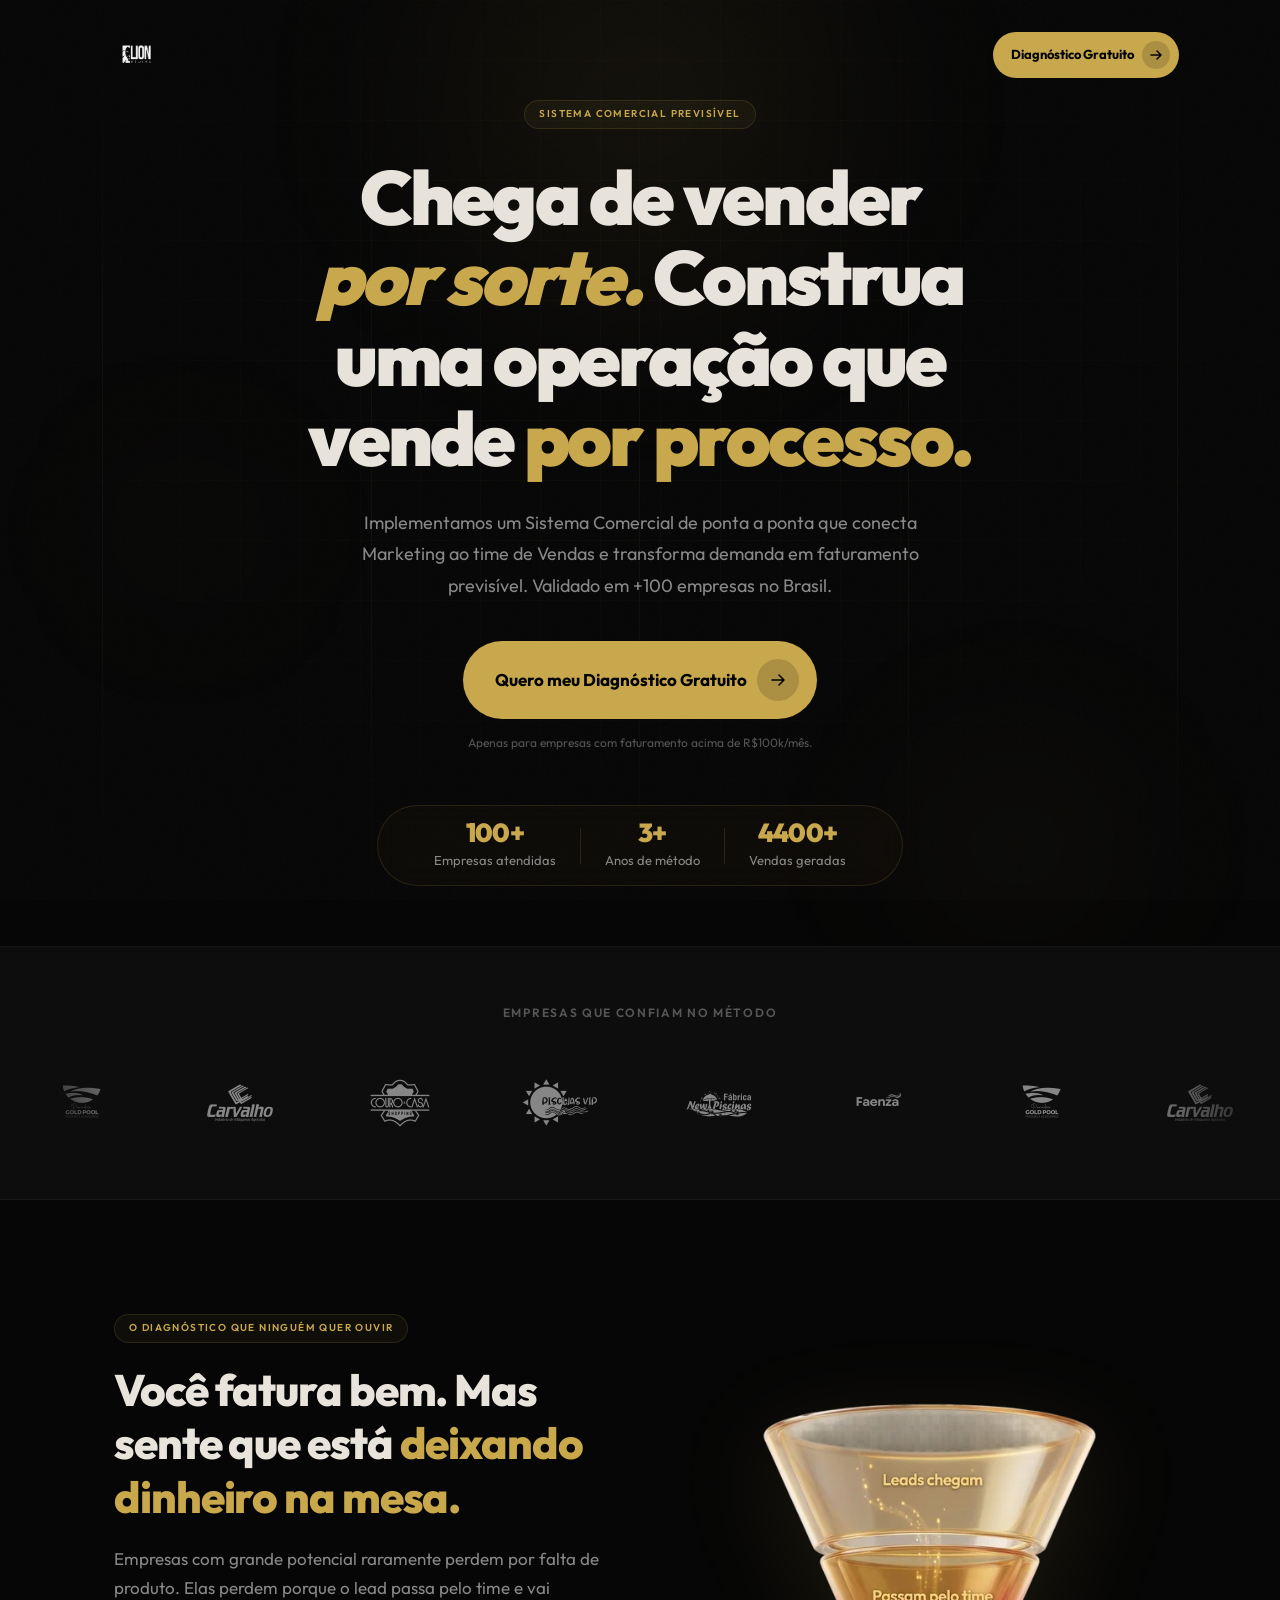
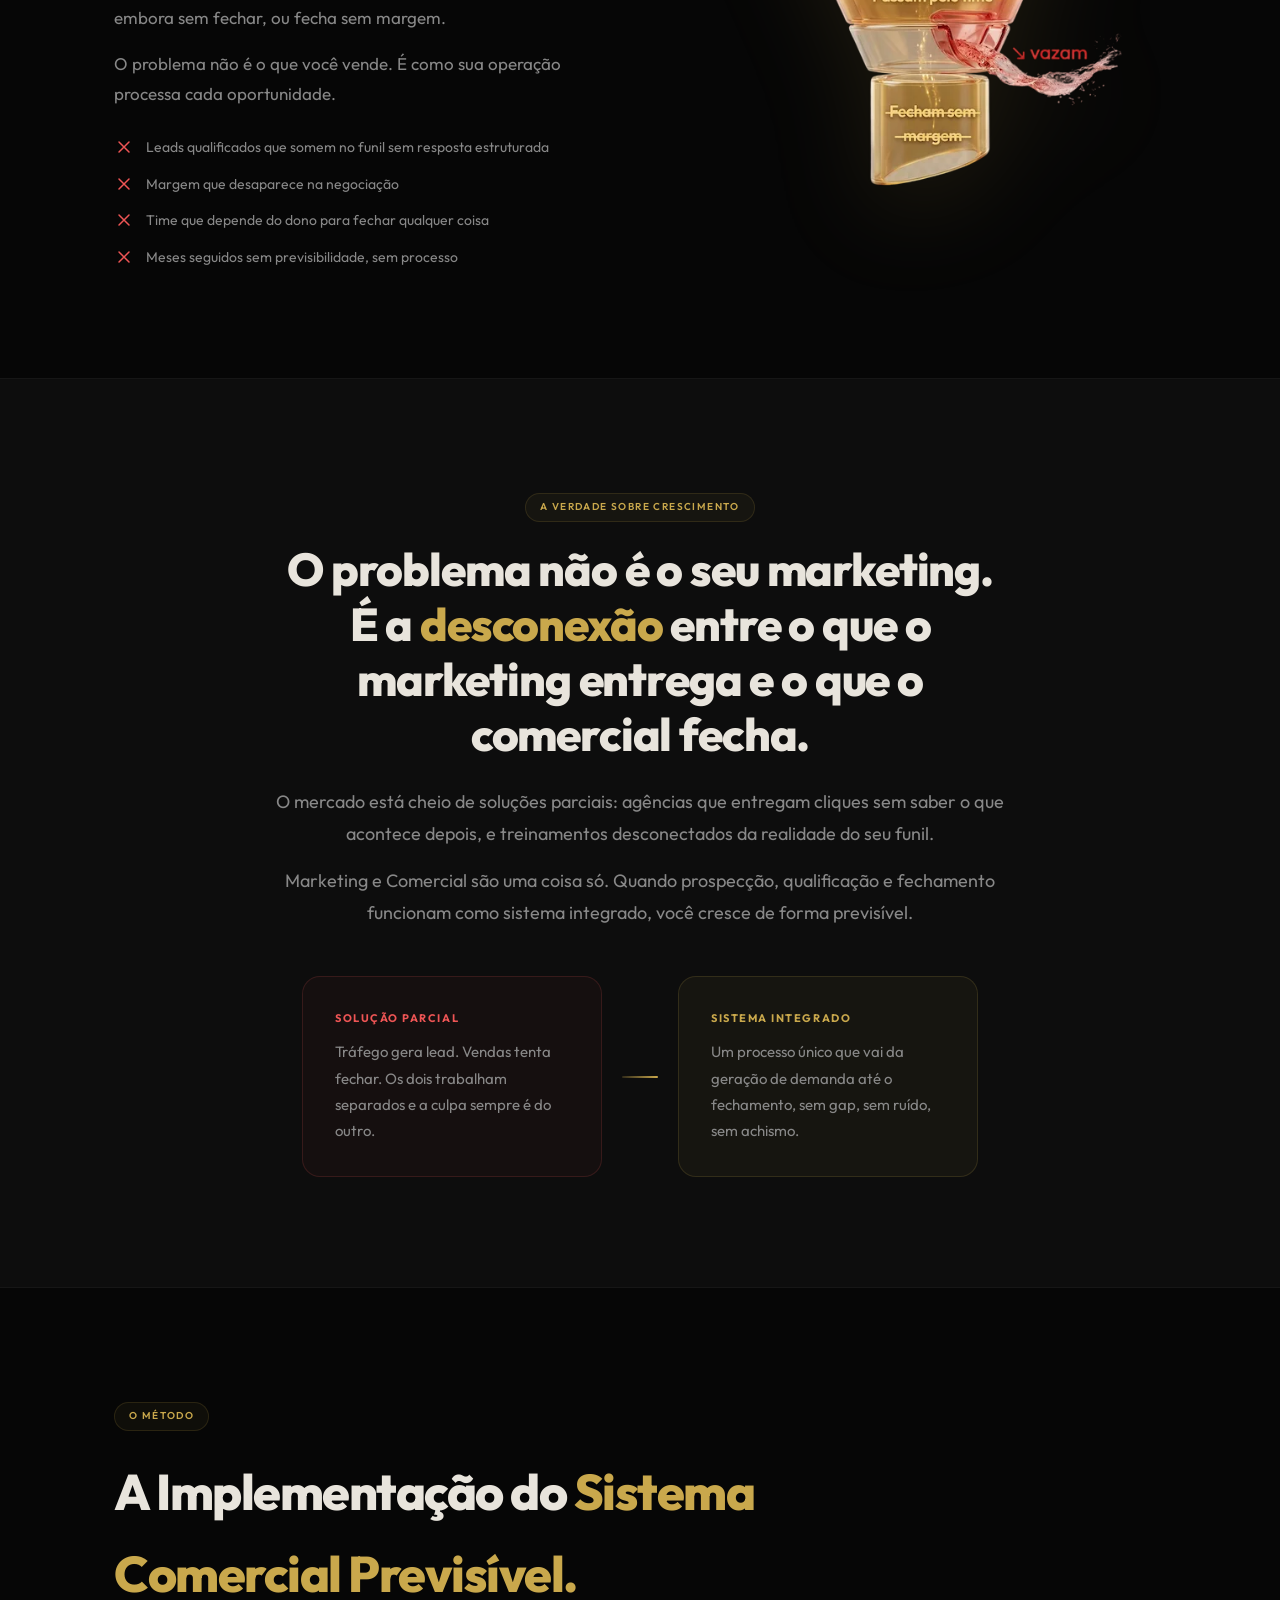
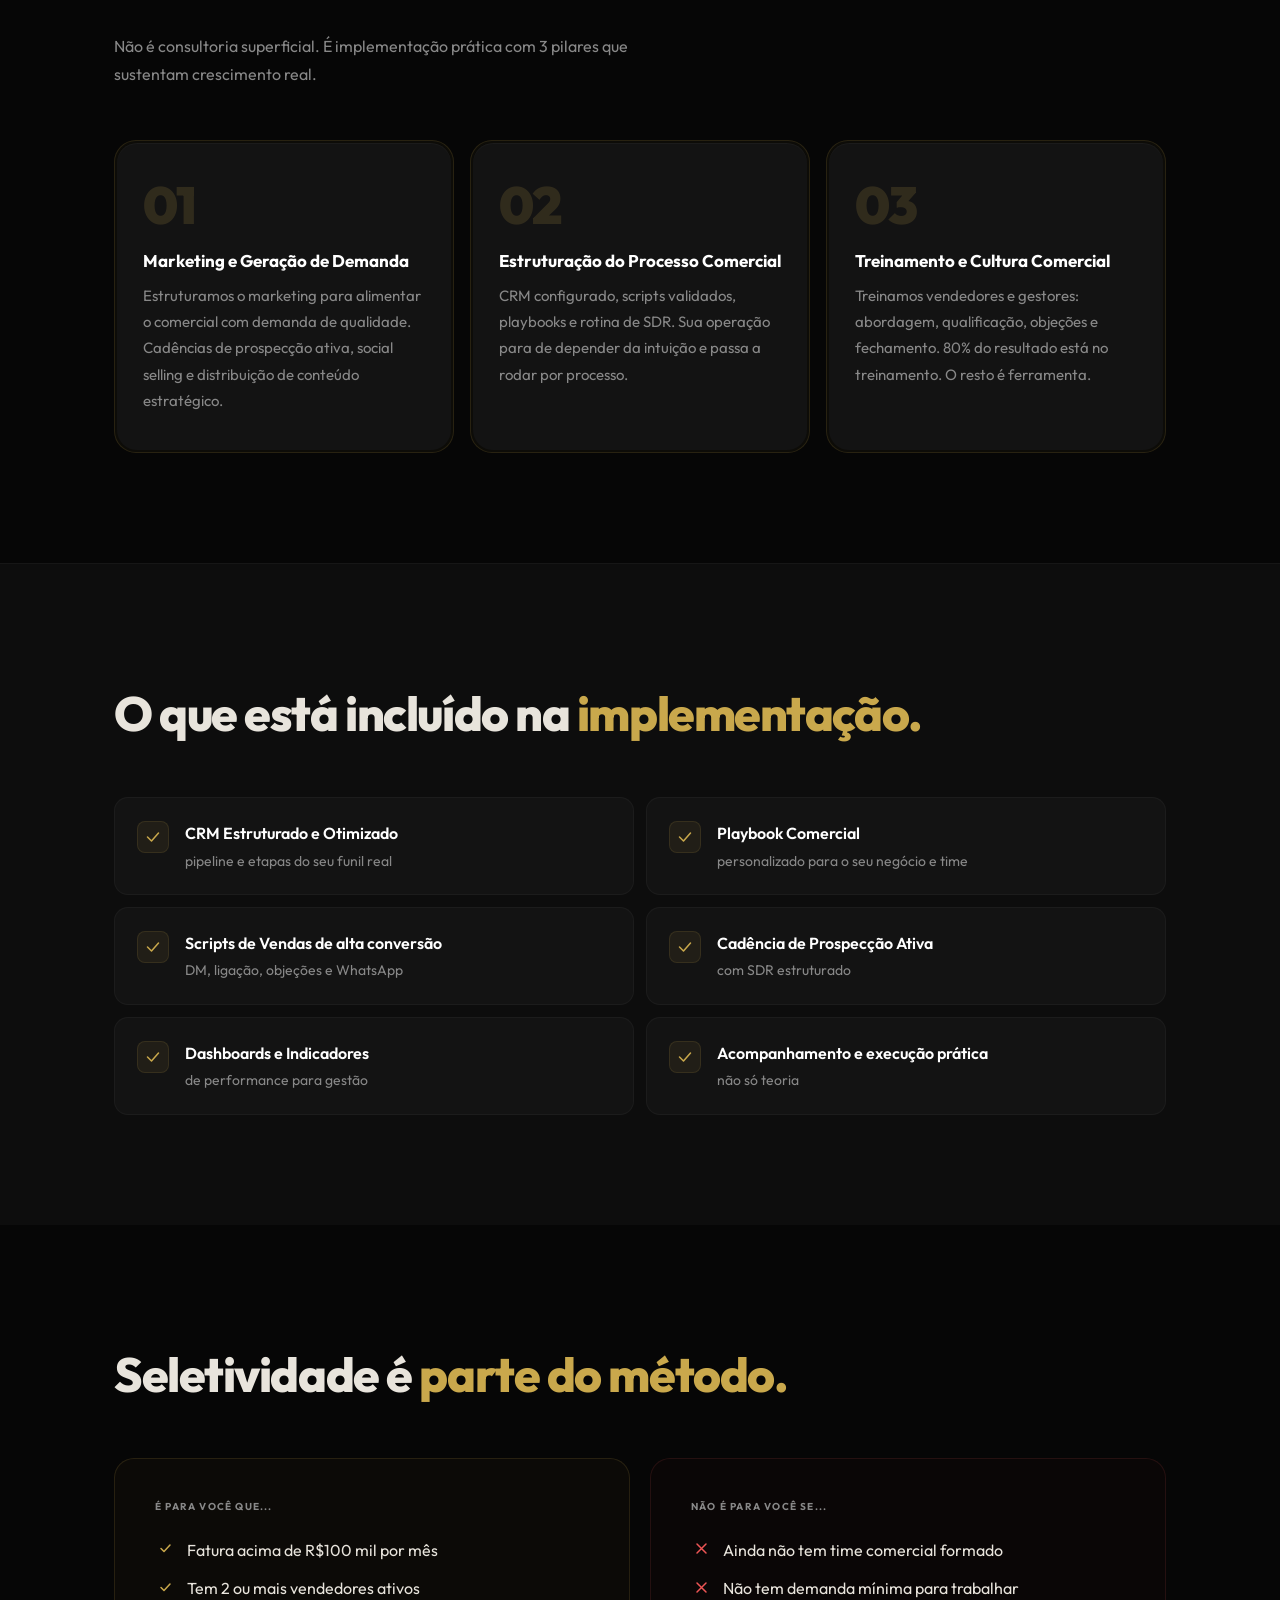
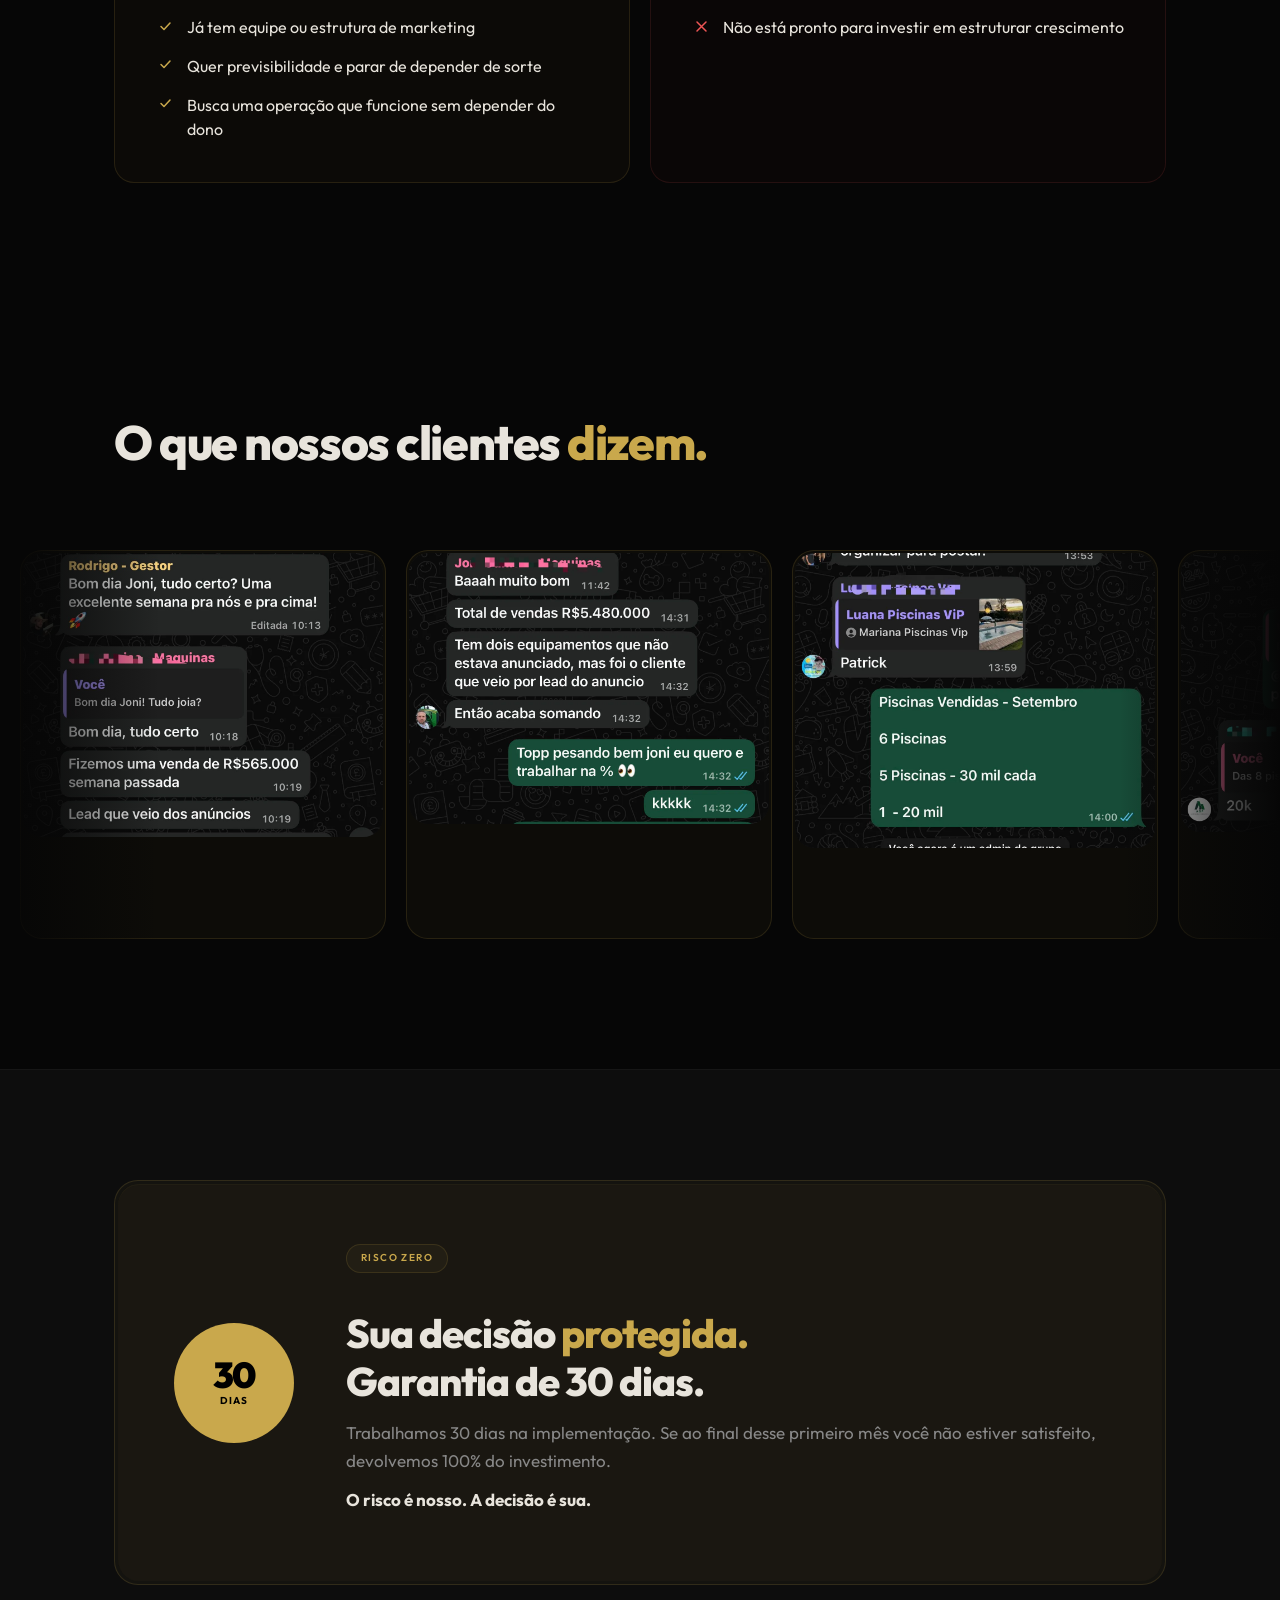
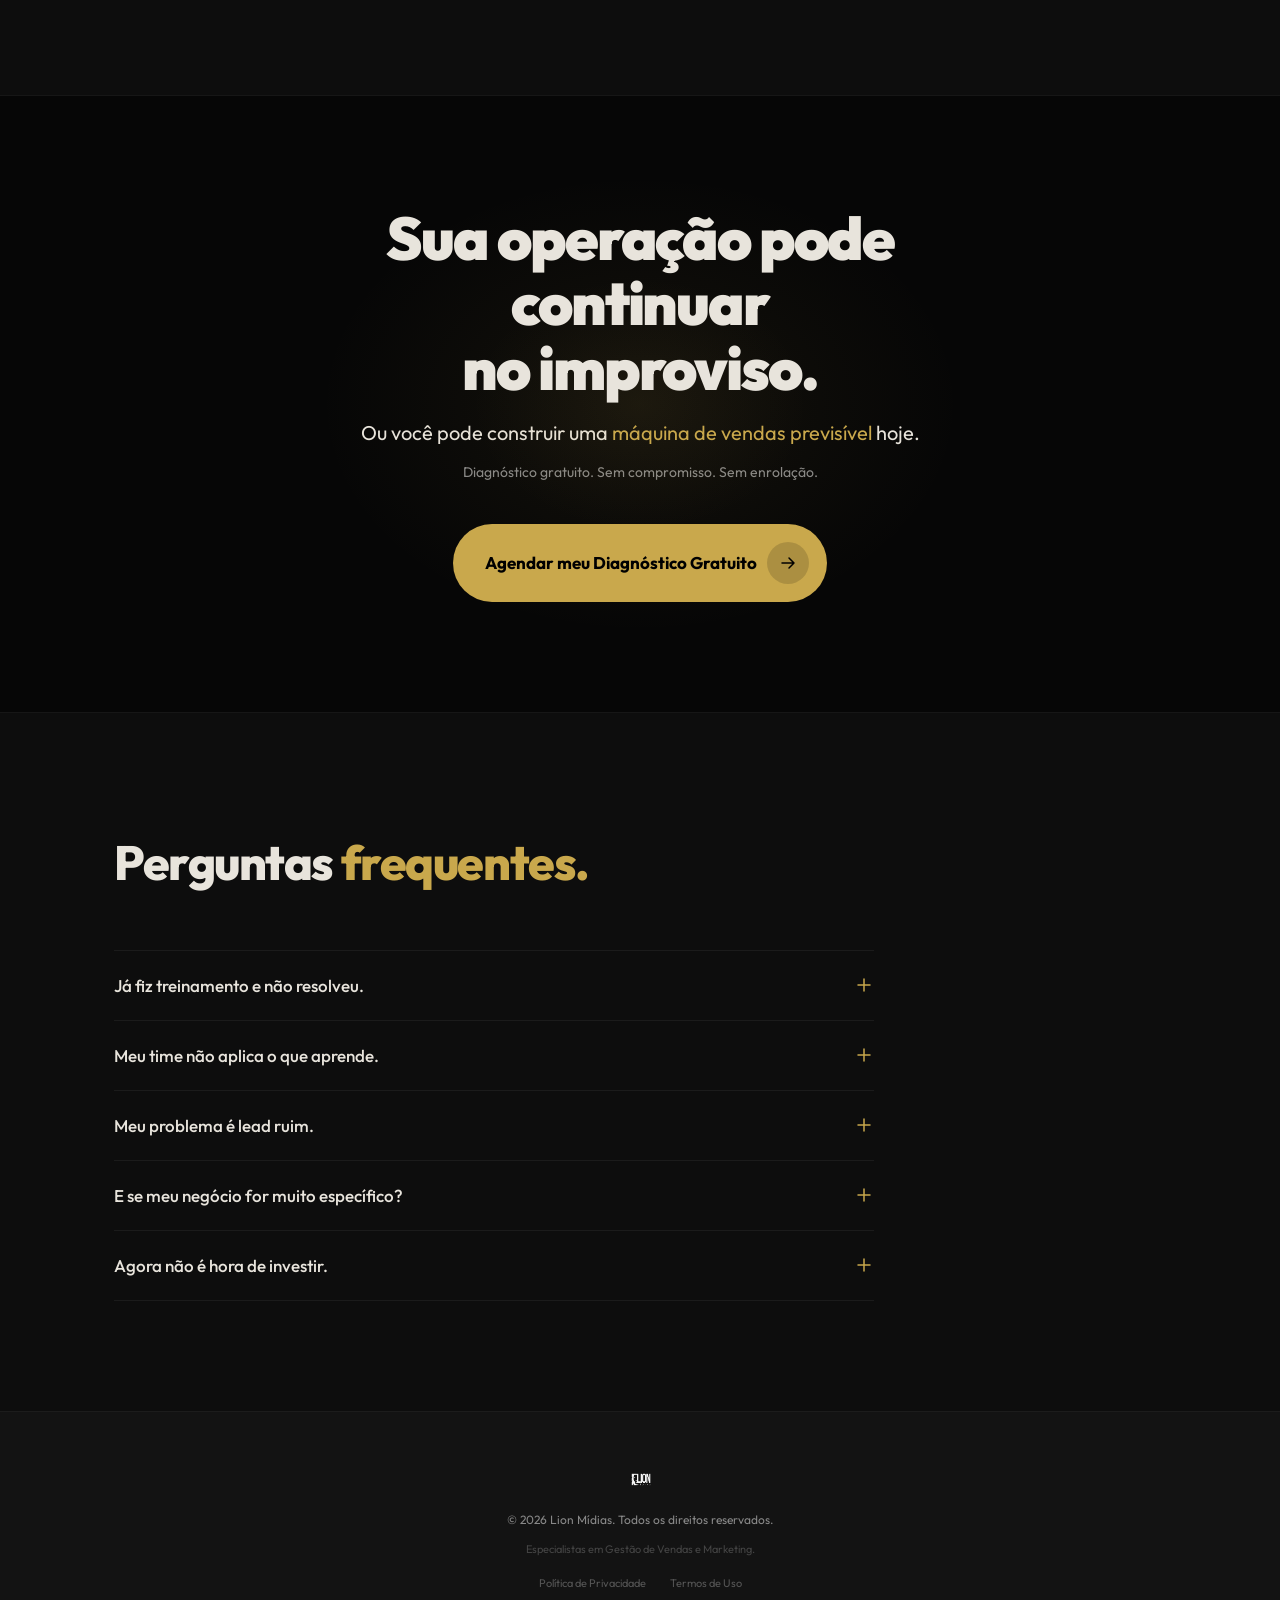
==== index.html @ 19fcb148 "perf: converte imagens para WebP, reduz carrossel de logos e troca funil para WebP - funil.png.webp " ====
<!DOCTYPE html>
<html lang="pt-BR">
<head>
  <meta charset="UTF-8">
  <meta name="viewport" content="width=device-width, initial-scale=1.0">
  <title>Lion Mídias — Sistema Comercial Previsível</title>
  <meta name="description" content="Implementamos um Sistema Comercial de ponta a ponta que conecta seu Marketing ao time de Vendas e transforma demanda em faturamento previsível.">
  <meta property="og:title" content="Lion Mídias — Sistema Comercial Previsível">
  <meta property="og:description" content="Método validado em mais de 100 empresas em todo o Brasil.">
  <meta property="og:type" content="website">
  <link rel="preconnect" href="https://fonts.googleapis.com">
  <link rel="preconnect" href="https://fonts.gstatic.com" crossorigin>
  <link rel="preload" as="style" href="https://fonts.googleapis.com/css2?family=Outfit:wght@400;600;700;800;900&display=swap" onload="this.onload=null;this.rel='stylesheet'">
  <noscript><link rel="stylesheet" href="https://fonts.googleapis.com/css2?family=Outfit:wght@400;600;700;800;900&display=swap"></noscript>
  <link rel="stylesheet" href="style.css">
  <link rel="preload" as="image" href="assets/funil.png.webp" type="image/webp">

  <!-- Meta Pixel -->
  <script>
    !function(f,b,e,v,n,t,s){if(f.fbq)return;n=f.fbq=function(){n.callMethod?
    n.callMethod.apply(n,arguments):n.queue.push(arguments)};if(!f._fbq)f._fbq=n;
    n.push=n;n.loaded=!0;n.version='2.0';n.queue=[];t=b.createElement(e);t.async=!0;
    t.src=v;s=b.getElementsByTagName(e)[0];s.parentNode.insertBefore(t,s)}(window,
    document,'script','https://connect.facebook.net/en_US/fbevents.js');
    fbq('init', '1343959906148159');
    fbq('track', 'PageView');
  </script>
  <noscript>
    <img height="1" width="1" style="display:none"
      src="https://www.facebook.com/tr?id=1343959906148159&ev=PageView&noscript=1"/>
  </noscript>
  <!-- Fim Meta Pixel -->
</head>
<body>

  <!-- GRAIN OVERLAY -->
  <div class="grain-overlay" aria-hidden="true"></div>

  <!-- NAV FLUTUANTE -->
  <nav class="navbar" id="navbar">
    <div class="nav-pill">
      <div class="nav-logo">
        <img src="assets/logolion.png" alt="Lion Mídias" class="logo-img"
             onerror="this.style.display='none'; this.nextElementSibling.style.display='flex'">
        <span class="logo-text" style="display:none">Lion Mídias</span>
      </div>
      <a href="#" class="nav-cta" id="navCtaBtn" onclick="openModal(event)">
        <span class="nav-cta-text">Diagnóstico Gratuito</span>
        <span class="nav-cta-icon">
          <svg width="14" height="14" viewBox="0 0 14 14" fill="none">
            <path d="M2 7h10M8 3l4 4-4 4" stroke="currentColor" stroke-width="1.5" stroke-linecap="round" stroke-linejoin="round"/>
          </svg>
        </span>
      </a>
    </div>
  </nav>

  <!-- ═══════════ HERO (sem foto, centralizado) ═══════════ -->
  <section class="hero" id="home">
    <div class="hero-bg">
      <div class="hero-orb hero-orb-1"></div>
      <div class="hero-orb hero-orb-2"></div>
      <div class="hero-orb hero-orb-3"></div>
      <div class="hero-grid"></div>
      <div class="hero-lines" aria-hidden="true">
        <span></span><span></span><span></span><span></span><span></span>
      </div>
    </div>

    <div class="container">
      <div class="hero-content">
        <span class="tag hero-tag">Sistema Comercial Previsível</span>

        <h1 class="hero-headline">
          Chega de vender
          <span class="gold italic-word">por sorte.</span>
          Construa uma operação
          que vende <span class="gold">por processo.</span>
        </h1>

        <p class="hero-sub">
          Implementamos um Sistema Comercial de ponta a ponta que conecta Marketing ao time de Vendas
          e transforma demanda em faturamento previsível. Validado em +100 empresas no Brasil.
        </p>

        <div class="hero-cta-group">
          <a href="#" class="btn-primary btn-large" onclick="openModal(event)">
            <span>Quero meu Diagnóstico Gratuito</span>
            <span class="btn-arrow">
              <svg width="18" height="18" viewBox="0 0 18 18" fill="none">
                <path d="M3 9h12M10 4l5 5-5 5" stroke="currentColor" stroke-width="1.5" stroke-linecap="round" stroke-linejoin="round"/>
              </svg>
            </span>
          </a>
          <p class="disclaimer">Apenas para empresas com faturamento acima de R$100k/mês.</p>
        </div>

        <!-- Mini stats inline -->
        <div class="hero-stats">
          <div class="hero-stat">
            <span class="hero-stat-num">100+</span>
            <span class="hero-stat-label">Empresas atendidas</span>
          </div>
          <div class="hero-stat-sep"></div>
          <div class="hero-stat">
            <span class="hero-stat-num">3+</span>
            <span class="hero-stat-label">Anos de método</span>
          </div>
          <div class="hero-stat-sep"></div>
          <div class="hero-stat">
            <span class="hero-stat-num">4.400+</span>
            <span class="hero-stat-label">Vendas geradas</span>
          </div>
        </div>
      </div>
    </div>
  </section>

  <!-- ═══════════ LOGOS CARROSSEL ═══════════ -->
  <section class="logos-section">
    <p class="logos-label">Empresas que confiam no método</p>
    <div class="logos-track-wrap">
      <div class="logos-fade-left"></div>
      <div class="logos-fade-right"></div>
      <div class="logos-track" id="logosTrack">
        <div class="logos-slide">
          <picture><source srcset="assets/logo1.webp" type="image/webp"><img src="assets/logo1.png" alt="Parceiro 1" class="logo-client" width="80" height="80" loading="lazy" decoding="async"></picture>
          <picture><source srcset="assets/logo2.webp" type="image/webp"><img src="assets/logo2.png" alt="Parceiro 2" class="logo-client" width="80" height="80" loading="lazy" decoding="async"></picture>
          <picture><source srcset="assets/logo3.webp" type="image/webp"><img src="assets/logo3.png" alt="Parceiro 3" class="logo-client" width="80" height="80" loading="lazy" decoding="async"></picture>
          <picture><source srcset="assets/logo4.webp" type="image/webp"><img src="assets/logo4.png" alt="Parceiro 4" class="logo-client" width="80" height="80" loading="lazy" decoding="async"></picture>
          <picture><source srcset="assets/logo5.webp" type="image/webp"><img src="assets/logo5.png" alt="Parceiro 5" class="logo-client" width="80" height="80" loading="lazy" decoding="async"></picture>
          <picture><source srcset="assets/logo6.webp" type="image/webp"><img src="assets/logo6.png" alt="Parceiro 6" class="logo-client" width="80" height="80" loading="lazy" decoding="async"></picture>
        </div>
        <div class="logos-slide" aria-hidden="true">
          <picture><source srcset="assets/logo1.webp" type="image/webp"><img src="assets/logo1.png" alt="" class="logo-client" loading="lazy" decoding="async"></picture>
          <picture><source srcset="assets/logo2.webp" type="image/webp"><img src="assets/logo2.png" alt="" class="logo-client" loading="lazy" decoding="async"></picture>
          <picture><source srcset="assets/logo3.webp" type="image/webp"><img src="assets/logo3.png" alt="" class="logo-client" loading="lazy" decoding="async"></picture>
          <picture><source srcset="assets/logo4.webp" type="image/webp"><img src="assets/logo4.png" alt="" class="logo-client" loading="lazy" decoding="async"></picture>
          <picture><source srcset="assets/logo5.webp" type="image/webp"><img src="assets/logo5.png" alt="" class="logo-client" loading="lazy" decoding="async"></picture>
          <picture><source srcset="assets/logo6.webp" type="image/webp"><img src="assets/logo6.png" alt="" class="logo-client" loading="lazy" decoding="async"></picture>
        </div>
      </div>
    </div>
  </section>

  <!-- ═══════════ PROBLEMA ═══════════ -->
  <section class="section problema-section">
    <div class="container two-col">
      <div class="col-text">
        <span class="tag fade-up" style="--delay:0ms">O diagnóstico que ninguém quer ouvir</span>
        <h2 class="fade-up" style="--delay:80ms">Você fatura bem. Mas sente que está <span class="gold">deixando dinheiro na mesa.</span></h2>
        <p class="fade-up" style="--delay:160ms">Empresas com grande potencial raramente perdem por falta de produto. Elas perdem porque o lead passa pelo time e vai embora sem fechar, ou fecha sem margem.</p>
        <p class="fade-up" style="--delay:220ms">O problema não é o que você vende. É como sua operação processa cada oportunidade.</p>
        <ul class="problem-list">
          <li>
            <span class="x-icon"><svg width="14" height="14" viewBox="0 0 14 14" fill="none"><path d="M2 2l10 10M12 2L2 12" stroke="#e55" stroke-width="1.5" stroke-linecap="round"/></svg></span>
            Leads qualificados que somem no funil sem resposta estruturada
          </li>
          <li>
            <span class="x-icon"><svg width="14" height="14" viewBox="0 0 14 14" fill="none"><path d="M2 2l10 10M12 2L2 12" stroke="#e55" stroke-width="1.5" stroke-linecap="round"/></svg></span>
            Margem que desaparece na negociação
          </li>
          <li>
            <span class="x-icon"><svg width="14" height="14" viewBox="0 0 14 14" fill="none"><path d="M2 2l10 10M12 2L2 12" stroke="#e55" stroke-width="1.5" stroke-linecap="round"/></svg></span>
            Time que depende do dono para fechar qualquer coisa
          </li>
          <li>
            <span class="x-icon"><svg width="14" height="14" viewBox="0 0 14 14" fill="none"><path d="M2 2l10 10M12 2L2 12" stroke="#e55" stroke-width="1.5" stroke-linecap="round"/></svg></span>
            Meses seguidos sem previsibilidade, sem processo
          </li>
        </ul>
      </div>
      <div class="col-visual">
        <div class="funil-shell">
          <picture>
          <source srcset="assets/funil.png.webp" type="image/webp">
          <img src="assets/funil.png.png" alt="Funil de vendas com vazamento" class="funil-img" fetchpriority="high" decoding="async">
        </picture>
        </div>
      </div>
    </div>
  </section>

  <!-- ═══════════ CAUSA RAIZ ═══════════ -->
  <section class="section causa-section">
    <div class="container">
      <div class="causa-inner">
        <span class="tag fade-up" style="--delay:0ms">A verdade sobre crescimento</span>
        <h2 class="fade-up" style="--delay:80ms">O problema não é o seu marketing.<br>É a <span class="gold">desconexão</span> entre o que o marketing entrega e o que o comercial fecha.</h2>
        <p class="fade-up" style="--delay:160ms">O mercado está cheio de soluções parciais: agências que entregam cliques sem saber o que acontece depois, e treinamentos desconectados da realidade do seu funil.</p>
        <p class="fade-up" style="--delay:220ms">Marketing e Comercial são uma coisa só. Quando prospecção, qualificação e fechamento funcionam como sistema integrado, você cresce de forma previsível.</p>
        <div class="causa-blocks">
          <div class="causa-block red reveal-card" style="--delay:0ms">
            <h4>Solução Parcial</h4>
            <p>Tráfego gera lead. Vendas tenta fechar. Os dois trabalham separados e a culpa sempre é do outro.</p>
          </div>
          <div class="causa-arrow">→</div>
          <div class="causa-block gold-block reveal-card" style="--delay:150ms">
            <h4>Sistema Integrado</h4>
            <p>Um processo único que vai da geração de demanda até o fechamento, sem gap, sem ruído, sem achismo.</p>
          </div>
        </div>
      </div>
    </div>
  </section>

  <!-- ═══════════ PILARES ═══════════ -->
  <section class="section solucao-section">
    <div class="container">
      <span class="tag fade-up" style="--delay:0ms">O método</span>
      <h2 class="fade-up" style="--delay:80ms">A Implementação do <span class="gold">Sistema Comercial Previsível.</span></h2>
      <p class="section-sub fade-up" style="--delay:160ms">Não é consultoria superficial. É implementação prática com 3 pilares que sustentam crescimento real.</p>
      <div class="pilares-grid">

        <div class="pilar-shell" style="--delay: 0ms">
          <div class="pilar-card">
            <div class="pilar-number">01</div>
            <h3>Marketing e Geração de Demanda</h3>
            <p>Estruturamos o marketing para alimentar o comercial com demanda de qualidade. Cadências de prospecção ativa, social selling e distribuição de conteúdo estratégico.</p>
          </div>
        </div>

        <div class="pilar-shell" style="--delay: 100ms">
          <div class="pilar-card">
            <div class="pilar-number">02</div>
            <h3>Estruturação do Processo Comercial</h3>
            <p>CRM configurado, scripts validados, playbooks e rotina de SDR. Sua operação para de depender da intuição e passa a rodar por processo.</p>
          </div>
        </div>

        <div class="pilar-shell" style="--delay: 200ms">
          <div class="pilar-card">
            <div class="pilar-number">03</div>
            <h3>Treinamento e Cultura Comercial</h3>
            <p>Treinamos vendedores e gestores: abordagem, qualificação, objeções e fechamento. 80% do resultado está no treinamento. O resto é ferramenta.</p>
          </div>
        </div>

      </div>
    </div>
  </section>

  <!-- ═══════════ ENTREGA ═══════════ -->
  <section class="section entrega-section">
    <div class="container">
      <h2 class="fade-up" style="--delay:0ms">O que está incluído na <span class="gold">implementação.</span></h2>
      <div class="entrega-grid">
        <div class="entrega-item reveal" style="--delay: 0ms">
          <span class="check-icon">
            <svg width="16" height="16" viewBox="0 0 16 16" fill="none"><path d="M2.5 8l4 4L13.5 4" stroke="#C9A84C" stroke-width="1.5" stroke-linecap="round" stroke-linejoin="round"/></svg>
          </span>
          <div><strong>CRM Estruturado e Otimizado</strong><p>pipeline e etapas do seu funil real</p></div>
        </div>
        <div class="entrega-item reveal" style="--delay: 60ms">
          <span class="check-icon">
            <svg width="16" height="16" viewBox="0 0 16 16" fill="none"><path d="M2.5 8l4 4L13.5 4" stroke="#C9A84C" stroke-width="1.5" stroke-linecap="round" stroke-linejoin="round"/></svg>
          </span>
          <div><strong>Playbook Comercial</strong><p>personalizado para o seu negócio e time</p></div>
        </div>
        <div class="entrega-item reveal" style="--delay: 120ms">
          <span class="check-icon">
            <svg width="16" height="16" viewBox="0 0 16 16" fill="none"><path d="M2.5 8l4 4L13.5 4" stroke="#C9A84C" stroke-width="1.5" stroke-linecap="round" stroke-linejoin="round"/></svg>
          </span>
          <div><strong>Scripts de Vendas de alta conversão</strong><p>DM, ligação, objeções e WhatsApp</p></div>
        </div>
        <div class="entrega-item reveal" style="--delay: 180ms">
          <span class="check-icon">
            <svg width="16" height="16" viewBox="0 0 16 16" fill="none"><path d="M2.5 8l4 4L13.5 4" stroke="#C9A84C" stroke-width="1.5" stroke-linecap="round" stroke-linejoin="round"/></svg>
          </span>
          <div><strong>Cadência de Prospecção Ativa</strong><p>com SDR estruturado</p></div>
        </div>
        <div class="entrega-item reveal" style="--delay: 240ms">
          <span class="check-icon">
            <svg width="16" height="16" viewBox="0 0 16 16" fill="none"><path d="M2.5 8l4 4L13.5 4" stroke="#C9A84C" stroke-width="1.5" stroke-linecap="round" stroke-linejoin="round"/></svg>
          </span>
          <div><strong>Dashboards e Indicadores</strong><p>de performance para gestão</p></div>
        </div>
        <div class="entrega-item reveal" style="--delay: 300ms">
          <span class="check-icon">
            <svg width="16" height="16" viewBox="0 0 16 16" fill="none"><path d="M2.5 8l4 4L13.5 4" stroke="#C9A84C" stroke-width="1.5" stroke-linecap="round" stroke-linejoin="round"/></svg>
          </span>
          <div><strong>Acompanhamento e execução prática</strong><p>não só teoria</p></div>
        </div>
      </div>
    </div>
  </section>

  <!-- ═══════════ PARA QUEM É ═══════════ -->
  <section class="section fit-section">
    <div class="container">
      <h2 class="fade-up" style="--delay:0ms">Seletividade é <span class="gold">parte do método.</span></h2>
      <div class="fit-grid">
        <div class="fit-card fit-yes fade-up" style="--delay:80ms">
          <h3>É para você que...</h3>
          <ul>
            <li><span class="yes-icon"><svg width="13" height="13" viewBox="0 0 13 13" fill="none"><path d="M2 6.5l3 3L11 3" stroke="#C9A84C" stroke-width="1.5" stroke-linecap="round" stroke-linejoin="round"/></svg></span>Fatura acima de R$100 mil por mês</li>
            <li><span class="yes-icon"><svg width="13" height="13" viewBox="0 0 13 13" fill="none"><path d="M2 6.5l3 3L11 3" stroke="#C9A84C" stroke-width="1.5" stroke-linecap="round" stroke-linejoin="round"/></svg></span>Tem 2 ou mais vendedores ativos</li>
            <li><span class="yes-icon"><svg width="13" height="13" viewBox="0 0 13 13" fill="none"><path d="M2 6.5l3 3L11 3" stroke="#C9A84C" stroke-width="1.5" stroke-linecap="round" stroke-linejoin="round"/></svg></span>Já tem equipe ou estrutura de marketing</li>
            <li><span class="yes-icon"><svg width="13" height="13" viewBox="0 0 13 13" fill="none"><path d="M2 6.5l3 3L11 3" stroke="#C9A84C" stroke-width="1.5" stroke-linecap="round" stroke-linejoin="round"/></svg></span>Quer previsibilidade e parar de depender de sorte</li>
            <li><span class="yes-icon"><svg width="13" height="13" viewBox="0 0 13 13" fill="none"><path d="M2 6.5l3 3L11 3" stroke="#C9A84C" stroke-width="1.5" stroke-linecap="round" stroke-linejoin="round"/></svg></span>Busca uma operação que funcione sem depender do dono</li>
          </ul>
        </div>
        <div class="fit-card fit-no fade-up" style="--delay:180ms">
          <h3>Não é para você se...</h3>
          <ul>
            <li><span class="no-icon"><svg width="13" height="13" viewBox="0 0 13 13" fill="none"><path d="M2 2l9 9M11 2L2 11" stroke="#e55" stroke-width="1.5" stroke-linecap="round"/></svg></span>Ainda não tem time comercial formado</li>
            <li><span class="no-icon"><svg width="13" height="13" viewBox="0 0 13 13" fill="none"><path d="M2 2l9 9M11 2L2 11" stroke="#e55" stroke-width="1.5" stroke-linecap="round"/></svg></span>Não tem demanda mínima para trabalhar</li>
            <li><span class="no-icon"><svg width="13" height="13" viewBox="0 0 13 13" fill="none"><path d="M2 2l9 9M11 2L2 11" stroke="#e55" stroke-width="1.5" stroke-linecap="round"/></svg></span>Não está pronto para investir em estruturar crescimento</li>
          </ul>
        </div>
      </div>
    </div>
  </section>

  <!-- ═══════════ DEPOIMENTOS — CARROSSEL INFINITO ═══════════ -->
  <section class="section depoimentos-section">
    <div class="container">
      <h2>O que nossos clientes <span class="gold">dizem.</span></h2>
    </div>

    <div class="dep-marquee-wrap">
      <div class="dep-fade-left"></div>
      <div class="dep-fade-right"></div>

      <!-- Linha 1: scroll para esquerda — somente fotos -->
      <div class="dep-track dep-track--left" id="depTrack1">

        <!-- ── SET 1 ── -->
        <div class="dep-photo-shell">
          <div class="dep-photo-card">
            <picture><source srcset="assets/DEPOIMENTO%2001.webp" type="image/webp"><img src="assets/DEPOIMENTO%2001.jpeg" alt="Depoimento 01" loading="lazy" decoding="async"></picture>
          </div>
        </div>
        <div class="dep-photo-shell">
          <div class="dep-photo-card">
            <picture><source srcset="assets/DEPOIMENTO%2002.webp" type="image/webp"><img src="assets/DEPOIMENTO%2002.jpeg" alt="Depoimento 02" loading="lazy" decoding="async"></picture>
          </div>
        </div>
        <div class="dep-photo-shell">
          <div class="dep-photo-card">
            <picture><source srcset="assets/DEPOIMENTO%2003.webp" type="image/webp"><img src="assets/DEPOIMENTO%2003.jpeg" alt="Depoimento 03" loading="lazy" decoding="async"></picture>
          </div>
        </div>
        <div class="dep-photo-shell">
          <div class="dep-photo-card">
            <picture><source srcset="assets/DEPOIMENTO%2004.webp" type="image/webp"><img src="assets/DEPOIMENTO%2004.jpeg" alt="Depoimento 04" loading="lazy" decoding="async"></picture>
          </div>
        </div>
        <div class="dep-photo-shell">
          <div class="dep-photo-card">
            <picture><source srcset="assets/DEPOIMENTO%2005.webp" type="image/webp"><img src="assets/DEPOIMENTO%2005.jpeg" alt="Depoimento 05" loading="lazy" decoding="async"></picture>
          </div>
        </div>
        <div class="dep-photo-shell">
          <div class="dep-photo-card">
            <picture><source srcset="assets/DEPOIMENTO%2006.webp" type="image/webp"><img src="assets/DEPOIMENTO%2006.jpeg" alt="Depoimento 06" loading="lazy" decoding="async"></picture>
          </div>
        </div>

        <!-- ── SET 2 (duplicado para loop infinito) ── -->
        <div class="dep-photo-shell" aria-hidden="true">
          <div class="dep-photo-card">
            <picture><source srcset="assets/DEPOIMENTO%2001.webp" type="image/webp"><img src="assets/DEPOIMENTO%2001.jpeg" alt="" loading="lazy" decoding="async"></picture>
          </div>
        </div>
        <div class="dep-photo-shell" aria-hidden="true">
          <div class="dep-photo-card">
            <picture><source srcset="assets/DEPOIMENTO%2002.webp" type="image/webp"><img src="assets/DEPOIMENTO%2002.jpeg" alt="" loading="lazy" decoding="async"></picture>
          </div>
        </div>
        <div class="dep-photo-shell" aria-hidden="true">
          <div class="dep-photo-card">
            <picture><source srcset="assets/DEPOIMENTO%2003.webp" type="image/webp"><img src="assets/DEPOIMENTO%2003.jpeg" alt="" loading="lazy" decoding="async"></picture>
          </div>
        </div>
        <div class="dep-photo-shell" aria-hidden="true">
          <div class="dep-photo-card">
            <picture><source srcset="assets/DEPOIMENTO%2004.webp" type="image/webp"><img src="assets/DEPOIMENTO%2004.jpeg" alt="" loading="lazy" decoding="async"></picture>
          </div>
        </div>
        <div class="dep-photo-shell" aria-hidden="true">
          <div class="dep-photo-card">
            <picture><source srcset="assets/DEPOIMENTO%2005.webp" type="image/webp"><img src="assets/DEPOIMENTO%2005.jpeg" alt="" loading="lazy" decoding="async"></picture>
          </div>
        </div>
        <div class="dep-photo-shell" aria-hidden="true">
          <div class="dep-photo-card">
            <picture><source srcset="assets/DEPOIMENTO%2006.webp" type="image/webp"><img src="assets/DEPOIMENTO%2006.jpeg" alt="" loading="lazy" decoding="async"></picture>
          </div>
        </div>

      </div><!-- /dep-track--left -->
    </div><!-- /dep-marquee-wrap -->
  </section>

  <!-- ═══════════ GARANTIA ═══════════ -->
  <section class="section garantia-section">
    <div class="container">
      <div class="garantia-shell fade-up" style="--delay:0ms">
        <div class="garantia-core">
          <div class="garantia-badge">
            <span class="garantia-num">30</span>
            <small>dias</small>
          </div>
          <div class="garantia-text">
            <span class="tag">Risco zero</span>
            <h2>Sua decisão <span class="gold">protegida.</span><br>Garantia de 30 dias.</h2>
            <p>Trabalhamos 30 dias na implementação. Se ao final desse primeiro mês você não estiver satisfeito, devolvemos 100% do investimento.</p>
            <p><strong>O risco é nosso. A decisão é sua.</strong></p>
          </div>
        </div>
      </div>
    </div>
  </section>

  <!-- ═══════════ CTA FINAL ═══════════ -->
  <section class="section cta-final-section" id="cta-final">
    <div class="container">
      <div class="cta-final-inner">
        <div class="cta-glow"></div>
        <div class="cta-glow-2"></div>
        <h2 class="fade-up" style="--delay:0ms">Sua operação pode continuar<br>no improviso.</h2>
        <p class="cta-or">Ou você pode construir uma <span class="gold">máquina de vendas previsível</span> hoje.</p>
        <p class="cta-sub">Diagnóstico gratuito. Sem compromisso. Sem enrolação.</p>
        <a href="#" class="btn-primary btn-large" onclick="openModal(event)">
          <span>Agendar meu Diagnóstico Gratuito</span>
          <span class="btn-arrow">
            <svg width="18" height="18" viewBox="0 0 18 18" fill="none">
              <path d="M3 9h12M10 4l5 5-5 5" stroke="currentColor" stroke-width="1.5" stroke-linecap="round" stroke-linejoin="round"/>
            </svg>
          </span>
        </a>
      </div>
    </div>
  </section>

  <!-- ═══════════ FAQ ═══════════ -->
  <section class="section faq-section">
    <div class="container">
      <h2>Perguntas <span class="gold">frequentes.</span></h2>
      <div class="faq-list">

        <div class="faq-item">
          <button class="faq-question" onclick="toggleFaq(this)" aria-expanded="false">
            <span>Já fiz treinamento e não resolveu.</span>
            <span class="faq-icon">
              <svg class="icon-plus" width="20" height="20" viewBox="0 0 20 20" fill="none"><path d="M10 4v12M4 10h12" stroke="currentColor" stroke-width="1.5" stroke-linecap="round"/></svg>
              <svg class="icon-minus" width="20" height="20" viewBox="0 0 20 20" fill="none"><path d="M4 10h12" stroke="currentColor" stroke-width="1.5" stroke-linecap="round"/></svg>
            </span>
          </button>
          <div class="faq-answer">
            <p>Treinamento sem processo não sustenta resultado. O que fazemos é diferente: implementamos o processo junto com o treinamento, dentro da sua operação, com acompanhamento ativo.</p>
          </div>
        </div>

        <div class="faq-item">
          <button class="faq-question" onclick="toggleFaq(this)" aria-expanded="false">
            <span>Meu time não aplica o que aprende.</span>
            <span class="faq-icon">
              <svg class="icon-plus" width="20" height="20" viewBox="0 0 20 20" fill="none"><path d="M10 4v12M4 10h12" stroke="currentColor" stroke-width="1.5" stroke-linecap="round"/></svg>
              <svg class="icon-minus" width="20" height="20" viewBox="0 0 20 20" fill="none"><path d="M4 10h12" stroke="currentColor" stroke-width="1.5" stroke-linecap="round"/></svg>
            </span>
          </button>
          <div class="faq-answer">
            <p>Esse é exatamente o sintoma de falta de processo. Quando existe rotina, cadência e gestão de indicadores, a aplicação deixa de depender da motivação do vendedor.</p>
          </div>
        </div>

        <div class="faq-item">
          <button class="faq-question" onclick="toggleFaq(this)" aria-expanded="false">
            <span>Meu problema é lead ruim.</span>
            <span class="faq-icon">
              <svg class="icon-plus" width="20" height="20" viewBox="0 0 20 20" fill="none"><path d="M10 4v12M4 10h12" stroke="currentColor" stroke-width="1.5" stroke-linecap="round"/></svg>
              <svg class="icon-minus" width="20" height="20" viewBox="0 0 20 20" fill="none"><path d="M4 10h12" stroke="currentColor" stroke-width="1.5" stroke-linecap="round"/></svg>
            </span>
          </button>
          <div class="faq-answer">
            <p>Na maioria dos casos, o lead não é ruim. O processo de qualificação e abordagem é que não está estruturado. É isso que diagnosticamos antes de qualquer implementação.</p>
          </div>
        </div>

        <div class="faq-item">
          <button class="faq-question" onclick="toggleFaq(this)" aria-expanded="false">
            <span>E se meu negócio for muito específico?</span>
            <span class="faq-icon">
              <svg class="icon-plus" width="20" height="20" viewBox="0 0 20 20" fill="none"><path d="M10 4v12M4 10h12" stroke="currentColor" stroke-width="1.5" stroke-linecap="round"/></svg>
              <svg class="icon-minus" width="20" height="20" viewBox="0 0 20 20" fill="none"><path d="M4 10h12" stroke="currentColor" stroke-width="1.5" stroke-linecap="round"/></svg>
            </span>
          </button>
          <div class="faq-answer">
            <p>O método foi validado em segmentos distintos. O processo comercial tem fundamentos universais. O que muda é a adaptação à realidade do seu time e do seu cliente.</p>
          </div>
        </div>

        <div class="faq-item">
          <button class="faq-question" onclick="toggleFaq(this)" aria-expanded="false">
            <span>Agora não é hora de investir.</span>
            <span class="faq-icon">
              <svg class="icon-plus" width="20" height="20" viewBox="0 0 20 20" fill="none"><path d="M10 4v12M4 10h12" stroke="currentColor" stroke-width="1.5" stroke-linecap="round"/></svg>
              <svg class="icon-minus" width="20" height="20" viewBox="0 0 20 20" fill="none"><path d="M4 10h12" stroke="currentColor" stroke-width="1.5" stroke-linecap="round"/></svg>
            </span>
          </button>
          <div class="faq-answer">
            <p>Se a sua operação está no improviso hoje, cada mês sem estrutura é dinheiro e oportunidade perdida. O custo de não estruturar costuma ser maior do que o custo da implementação.</p>
          </div>
        </div>

      </div>
    </div>
  </section>

  <!-- ═══════════ FOOTER ═══════════ -->
  <footer class="footer">
    <div class="container">
      <div class="footer-inner">
        <div class="footer-logo">
          <img src="assets/logolion.png" alt="Lion Mídias" class="logo-img"
               onerror="this.style.display='none'; this.nextElementSibling.style.display='flex'">
          <span class="logo-text" style="display:none">Lion Mídias</span>
        </div>
        <p class="footer-copy">© 2026 Lion Mídias. Todos os direitos reservados.</p>
        <p class="footer-sub">Especialistas em Gestão de Vendas e Marketing.</p>
        <div class="footer-links">
          <a href="politica.html" class="footer-link" target="_blank" rel="noopener">Política de Privacidade</a>
          <a href="termos.html" class="footer-link" target="_blank" rel="noopener">Termos de Uso</a>
        </div>
      </div>
    </div>
  </footer>

  <!-- ═══════════ MODAL FORMULÁRIO ═══════════ -->
  <div class="modal-overlay" id="modalOverlay" role="dialog" aria-modal="true" aria-labelledby="modalTitle">
    <div class="modal-box" id="modalBox">

      <!-- Cabeçalho -->
      <div class="modal-header">
        <div>
          <h2 class="modal-title" id="modalTitle">Diagnóstico Gratuito</h2>
          <p class="modal-subtitle">2 perguntas rápidas e nossa equipe entra em contato pelo WhatsApp.</p>
        </div>
        <button class="modal-close" onclick="closeModal()" aria-label="Fechar">
          <svg width="18" height="18" viewBox="0 0 18 18" fill="none">
            <path d="M2 2l14 14M16 2L2 16" stroke="currentColor" stroke-width="1.5" stroke-linecap="round"/>
          </svg>
        </button>
      </div>

      <!-- Formulário -->
      <form class="modal-form" id="modalForm" novalidate>

        <!-- Honeypot anti-bot: invisível para humanos, bots preenchem -->
        <div style="position:absolute;left:-9999px;opacity:0;height:0;width:0;" aria-hidden="true">
          <input type="text" id="f-website" name="website" tabindex="-1" autocomplete="off">
        </div>

        <!-- Indicador de progresso -->
        <div class="form-steps-indicator" aria-hidden="true">
          <div class="step-dot active" id="stepDot1"></div>
          <div class="step-line"></div>
          <div class="step-dot" id="stepDot2"></div>
        </div>

        <!-- Etapa 1: Qualificação -->
        <div class="form-step" id="formStep1">
          <p class="step-label">Passo 1 de 2 — Perfil da empresa</p>

          <div class="form-field">
            <label for="f-vendedores">Quantidade de vendedores</label>
            <div class="select-wrap">
              <select id="f-vendedores" name="vendedores">
                <option value="" disabled selected>Selecione</option>
                <option value="apenas-eu">Apenas eu (não tenho vendedores)</option>
                <option value="1-3">1 a 3 vendedores</option>
                <option value="4-10">4 a 10 vendedores</option>
                <option value="11-25">11 a 25 vendedores</option>
                <option value="26+">26+ vendedores</option>
              </select>
              <svg class="select-chevron" width="16" height="16" viewBox="0 0 16 16" fill="none">
                <path d="M3 6l5 5 5-5" stroke="currentColor" stroke-width="1.5" stroke-linecap="round" stroke-linejoin="round"/>
              </svg>
            </div>
            <span class="form-error" id="err-vendedores"></span>
          </div>

          <div class="form-field">
            <label for="f-faturamento">Faturamento médio mensal</label>
            <div class="select-wrap">
              <select id="f-faturamento" name="faturamento">
                <option value="" disabled selected>Selecione</option>
                <option value="menos-50k">Menos de R$ 50 mil</option>
                <option value="50k-100k">R$ 50 mil a R$ 100 mil</option>
                <option value="100k-300k">R$ 100 mil a R$ 300 mil</option>
                <option value="300k-1m">R$ 300 mil a R$ 1 milhão</option>
                <option value="acima-1m">Acima de R$ 1 milhão</option>
              </select>
              <svg class="select-chevron" width="16" height="16" viewBox="0 0 16 16" fill="none">
                <path d="M3 6l5 5 5-5" stroke="currentColor" stroke-width="1.5" stroke-linecap="round" stroke-linejoin="round"/>
              </svg>
            </div>
            <span class="form-error" id="err-faturamento"></span>
          </div>

          <button type="button" class="modal-submit" id="btnStep1Next">
            <span class="submit-text">Continuar</span>
            <span class="btn-arrow" aria-hidden="true">
              <svg width="18" height="18" viewBox="0 0 18 18" fill="none">
                <path d="M3 9h12M10 4l5 5-5 5" stroke="currentColor" stroke-width="1.5" stroke-linecap="round" stroke-linejoin="round"/>
              </svg>
            </span>
          </button>
        </div>

        <!-- Etapa 2: Contato -->
        <div class="form-step" id="formStep2" hidden>
          <button type="button" class="step-back" id="btnStep2Back" aria-label="Voltar">
            <svg width="16" height="16" viewBox="0 0 16 16" fill="none">
              <path d="M10 3L5 8l5 5" stroke="currentColor" stroke-width="1.5" stroke-linecap="round" stroke-linejoin="round"/>
            </svg>
            Voltar
          </button>
          <p class="step-label">Passo 2 de 2 — Seus dados</p>

          <div class="form-field">
            <label for="f-nome">Seu nome completo</label>
            <input type="text" id="f-nome" name="nome" placeholder="Ex: Carlos Mendonça" autocomplete="name">
            <span class="form-error" id="err-nome"></span>
          </div>

          <div class="form-field">
            <label for="f-whats">WhatsApp</label>
            <input type="tel" id="f-whats" name="whatsapp" placeholder="(11) 99999-9999" autocomplete="tel">
            <span class="form-error" id="err-whats"></span>
          </div>

          <div class="form-field">
            <label for="f-email">E-mail <span class="field-optional">(opcional)</span></label>
            <input type="email" id="f-email" name="email" placeholder="seu@email.com" autocomplete="email">
            <span class="form-error" id="err-email"></span>
          </div>

          <button type="submit" class="modal-submit" id="modalSubmitBtn">
            <span class="submit-text">Quero meu Diagnóstico Gratuito</span>
            <span class="submit-loading" aria-hidden="true">
              <svg class="spin-icon" width="18" height="18" viewBox="0 0 18 18" fill="none">
                <circle cx="9" cy="9" r="7" stroke="currentColor" stroke-width="2" stroke-dasharray="30" stroke-dashoffset="10" stroke-linecap="round"/>
              </svg>
              Enviando...
            </span>
          </button>
        </div>

      </form>

      <!-- Estado de sucesso -->
      <div class="modal-success" id="modalSuccess" aria-live="polite">
        <div class="success-icon">
          <svg width="32" height="32" viewBox="0 0 32 32" fill="none">
            <path d="M6 16l7 7L26 9" stroke="#C9A84C" stroke-width="2.5" stroke-linecap="round" stroke-linejoin="round"/>
          </svg>
        </div>
        <h3>Recebemos seu contato!</h3>
        <p>Em breve nossa equipe vai entrar em contato pelo WhatsApp para agendar seu diagnóstico gratuito.</p>
        <button class="modal-close-success" onclick="closeModal()">Fechar</button>
      </div>

    </div>
  </div>

  <!-- BOTÃO FLUTUANTE FIXO -->
  <a href="#" class="sticky-cta" id="stickyCta" onclick="openModal(event)" aria-label="Agendar Diagnóstico Gratuito">
    <span class="sticky-cta-text">Diagnóstico Gratuito</span>
    <span class="sticky-cta-icon">
      <svg width="16" height="16" viewBox="0 0 16 16" fill="none">
        <path d="M2.5 8h11M9 3.5l4.5 4.5L9 12.5" stroke="currentColor" stroke-width="1.5" stroke-linecap="round" stroke-linejoin="round"/>
      </svg>
    </span>
  </a>

  <script src="script.js"></script>
</body>
</html>
---- style.css ----
/* =====================
   RESET & BASE
===================== */
*, *::before, *::after { margin: 0; padding: 0; box-sizing: border-box; }

:root {
  --gold:       #C9A84C;
  --gold-light: #E2C06E;
  --gold-dark:  #A07830;
  --bg:         #060606;
  --bg2:        #0d0d0d;
  --bg3:        #131313;
  --bg4:        #1a1a1a;
  --text:       #e8e4dc;
  --text-muted: #888;
  --border:     rgba(201,168,76,0.14);
  --border-sub: rgba(255,255,255,0.04);
  --radius:     14px;
  --ease-spring: cubic-bezier(0.32, 0.72, 0, 1);
  --ease-out:    cubic-bezier(0.16, 1, 0.3, 1);
}

html { scroll-behavior: smooth; }

body {
  background: var(--bg);
  color: var(--text);
  font-family: 'Outfit', sans-serif;
  font-size: 18px;
  line-height: 1.65;
  overflow-x: hidden;
}

a   { text-decoration: none; color: inherit; }
img { max-width: 100%; display: block; }
ul  { list-style: none; }

/* =====================
   GRAIN (fixo, nunca em scroll)
===================== */
.grain-overlay {
  position: fixed; inset: 0;
  z-index: 900;
  pointer-events: none;
  opacity: 0.03;
  background-image: url("data:image/svg+xml,%3Csvg viewBox='0 0 256 256' xmlns='http://www.w3.org/2000/svg'%3E%3Cfilter id='n'%3E%3CfeTurbulence type='fractalNoise' baseFrequency='0.85' numOctaves='4' stitchTiles='stitch'/%3E%3C/filter%3E%3Crect width='100%25' height='100%25' filter='url(%23n)'/%3E%3C/svg%3E");
  background-size: 180px 180px;
}

/* =====================
   UTILITIES
===================== */
.container { width: 100%; max-width: 1100px; margin: 0 auto; padding: 0 24px; }
.gold { color: var(--gold); }

.tag {
  display: inline-block;
  font-size: 10px; font-weight: 600;
  letter-spacing: 0.14em; text-transform: uppercase;
  color: var(--gold);
  border: 1px solid var(--border);
  background: rgba(201,168,76,0.05);
  padding: 5px 14px; border-radius: 100px;
  margin-bottom: 20px;
}

.section { padding: 110px 0; }

.section-sub {
  color: var(--text-muted);
  max-width: 560px;
  margin: 16px 0 52px;
  font-size: 16px; line-height: 1.75;
}

.two-col { display: grid; grid-template-columns: 1fr 1fr; gap: 80px; align-items: center; }

/* =====================
   NAVBAR — PÍLULA FLUTUANTE
===================== */
.navbar {
  position: fixed; top: 0; left: 0; right: 0;
  z-index: 100;
  padding: 20px 24px;
  display: flex; justify-content: center;
}

.nav-pill {
  display: flex; justify-content: space-between; align-items: center;
  width: 100%; max-width: 1100px;
  padding: 10px 10px 10px 20px;
  border-radius: 100px;
  background: transparent; border: 1px solid transparent;
  transition: background .5s var(--ease-out), border-color .5s var(--ease-out);
}

.navbar.scrolled .nav-pill {
  background: rgba(6,6,6,.9);
  border-color: var(--border);
  backdrop-filter: blur(20px);
  -webkit-backdrop-filter: blur(20px);
}

.nav-logo .logo-img { height: 48px; width: auto; }
.logo-text { font-size: 20px; font-weight: 800; color: var(--gold); letter-spacing: -.02em; }

.nav-cta {
  display: inline-flex; align-items: center; gap: 8px;
  background: var(--gold); color: #000;
  font-weight: 700; font-size: 13px;
  padding: 9px 9px 9px 18px; border-radius: 100px;
  transition: background .25s var(--ease-out), transform .2s var(--ease-spring);
}
.nav-cta:hover  { background: var(--gold-light); transform: scale(1.02); }
.nav-cta:active { transform: scale(.97); }

.nav-cta-icon {
  display: flex; align-items: center; justify-content: center;
  width: 28px; height: 28px; border-radius: 50%;
  background: rgba(0,0,0,.15);
  transition: transform .25s var(--ease-spring);
}
.nav-cta:hover .nav-cta-icon { transform: translateX(2px) translateY(-1px); }

/* =====================
   BOTÕES
===================== */
.btn-primary {
  display: inline-flex; align-items: center; gap: 10px;
  background: var(--gold); color: #000;
  font-family: 'Outfit', sans-serif; font-weight: 700; font-size: 15px;
  padding: 14px 14px 14px 26px; border-radius: 100px;
  transition: background .25s var(--ease-out), transform .2s var(--ease-spring), box-shadow .25s;
}
.btn-primary:hover  { background: var(--gold-light); transform: translateY(-2px); box-shadow: 0 14px 44px rgba(201,168,76,.22); }
.btn-primary:active { transform: scale(.98) translateY(0); }

.btn-arrow {
  display: flex; align-items: center; justify-content: center;
  width: 34px; height: 34px; border-radius: 50%;
  background: rgba(0,0,0,.15); flex-shrink: 0;
  transition: transform .25s var(--ease-spring);
}
.btn-primary:hover .btn-arrow { transform: translateX(3px) translateY(-2px); }

.btn-large { font-size: 17px; padding: 18px 18px 18px 32px; }
.btn-large .btn-arrow { width: 42px; height: 42px; }

/* =====================
   HERO — CENTRALIZADO, SEM FOTO
===================== */
.hero {
  position: relative;
  min-height: 100dvh;
  display: flex; align-items: center;
  padding-top: 100px; padding-bottom: 60px;
  overflow: hidden;
}

/* Background layers */
.hero-bg { position: absolute; inset: 0; z-index: 0; }

/* Orbs animados */
.hero-orb {
  position: absolute; border-radius: 50%;
  filter: blur(80px);
  will-change: transform;
}

.hero-orb-1 {
  width: 700px; height: 700px;
  top: -250px; left: 50%; transform: translateX(-50%);
  background: radial-gradient(circle, rgba(201,168,76,.09) 0%, transparent 60%);
  animation: orb-pulse 8s ease-in-out infinite;
}

.hero-orb-2 {
  width: 400px; height: 400px;
  bottom: -100px; right: 5%;
  background: radial-gradient(circle, rgba(201,168,76,.05) 0%, transparent 60%);
  animation: orb-pulse 11s ease-in-out infinite reverse;
}

.hero-orb-3 {
  width: 300px; height: 300px;
  top: 40%; left: 3%;
  background: radial-gradient(circle, rgba(201,168,76,.04) 0%, transparent 60%);
  animation: orb-drift 14s ease-in-out infinite;
}

@keyframes orb-pulse {
  0%, 100% { transform: translateX(-50%) scale(1); opacity: 1; }
  50%       { transform: translateX(-50%) scale(1.15); opacity: .7; }
}

@keyframes orb-drift {
  0%, 100% { transform: translate(0, 0); }
  33%       { transform: translate(30px, -20px); }
  66%       { transform: translate(-20px, 30px); }
}

/* Grid sutil */
.hero-grid {
  position: absolute; inset: 0;
  background-image:
    linear-gradient(rgba(201,168,76,.03) 1px, transparent 1px),
    linear-gradient(90deg, rgba(201,168,76,.03) 1px, transparent 1px);
  background-size: 60px 60px;
  mask-image: radial-gradient(ellipse 80% 80% at 50% 40%, black 20%, transparent 80%);
}

/* Linhas verticais decorativas */
.hero-lines {
  position: absolute; inset: 0;
  display: flex; justify-content: space-between;
  padding: 0 8%;
  pointer-events: none;
}
.hero-lines span {
  width: 1px;
  background: linear-gradient(to bottom, transparent, rgba(201,168,76,.06) 40%, rgba(201,168,76,.06) 60%, transparent);
  animation: line-fade 4s ease-in-out infinite;
}
.hero-lines span:nth-child(1) { animation-delay: 0s; }
.hero-lines span:nth-child(2) { animation-delay: .6s; }
.hero-lines span:nth-child(3) { animation-delay: 1.2s; }
.hero-lines span:nth-child(4) { animation-delay: 1.8s; }
.hero-lines span:nth-child(5) { animation-delay: 2.4s; }

@keyframes line-fade {
  0%, 100% { opacity: .4; }
  50%       { opacity: 1; }
}

/* Conteúdo Hero centralizado */
.hero-content {
  position: relative; z-index: 1;
  display: flex; flex-direction: column;
  align-items: center; text-align: center;
  max-width: 820px; margin: 0 auto;
}

.hero-tag { margin-bottom: 28px; }

.hero-headline {
  font-size: clamp(38px, 6vw, 76px);
  font-weight: 900;
  line-height: 1.06; letter-spacing: -.038em;
  margin-bottom: 28px;
  text-wrap: balance;
}

.italic-word { font-style: italic; }

.hero-sub {
  color: var(--text-muted);
  font-size: 18px; line-height: 1.75;
  margin-bottom: 40px;
  max-width: 580px;
}

.hero-cta-group {
  display: flex; flex-direction: column;
  align-items: center; gap: 14px;
  margin-bottom: 52px;
}

.disclaimer { font-size: 12px; color: var(--text-muted); opacity: .6; }

/* Mini stats no hero */
.hero-stats {
  display: flex; align-items: center;
  gap: 0;
  border: 1px solid var(--border);
  background: rgba(201,168,76,.03);
  border-radius: 100px;
  padding: 14px 32px;
  backdrop-filter: blur(12px);
}

.hero-stat { text-align: center; padding: 0 24px; }
.hero-stat-num   { display: block; font-size: 26px; font-weight: 900; color: var(--gold); letter-spacing: -.03em; line-height: 1; }
.hero-stat-label { display: block; font-size: 13px; color: var(--text-muted); margin-top: 4px; white-space: nowrap; }
.hero-stat-sep   { width: 1px; height: 36px; background: var(--border); flex-shrink: 0; }

/* =====================
   LOGOS — MAIORES
===================== */
.logos-section {
  padding: 56px 0;
  background: var(--bg2);
  border-top: 1px solid var(--border-sub);
  border-bottom: 1px solid var(--border-sub);
  overflow: hidden;
}

.logos-label {
  text-align: center;
  font-size: 12px; font-weight: 600;
  letter-spacing: .14em; text-transform: uppercase;
  color: var(--text-muted); opacity: .6;
  margin-bottom: 40px;
}

.logos-track-wrap { position: relative; overflow: hidden; }

.logos-fade-left,
.logos-fade-right {
  position: absolute; top: 0; bottom: 0; width: 140px; z-index: 2; pointer-events: none;
}
.logos-fade-left  { left: 0;  background: linear-gradient(to right, var(--bg2), transparent); }
.logos-fade-right { right: 0; background: linear-gradient(to left, var(--bg2), transparent); }

.logos-track {
  display: flex; width: max-content;
  animation: scroll-logos 30s linear infinite;
}
.logos-track:hover { animation-play-state: paused; }

.logos-slide { display: flex; align-items: center; gap: 80px; padding: 0 40px; }

/* LOGOS MAIORES */
.logo-client {
  height: 80px; width: auto;
  opacity: .5; filter: brightness(0) invert(1);
  transition: opacity .35s, filter .35s;
  flex-shrink: 0;
}
.logo-client:hover { opacity: .9; filter: brightness(0) invert(1) sepia(1) saturate(2) hue-rotate(5deg); }

@keyframes scroll-logos {
  0%   { transform: translateX(0); }
  100% { transform: translateX(-33.333%); }
}

/* =====================
   PROBLEMA — SCROLL VIDEO
===================== */

/* =====================
   PROBLEMA
===================== */
.problema-section { background: var(--bg); }

.col-text h2 {
  font-size: clamp(28px, 4vw, 44px);
  font-weight: 800; line-height: 1.22; letter-spacing: -.025em; margin-bottom: 20px;
}
.col-text p { color: var(--text-muted); margin-bottom: 16px; font-size: 17px; line-height: 1.75; }

.problem-list { margin-top: 28px; display: flex; flex-direction: column; gap: 14px; }
.problem-list li { display: flex; align-items: flex-start; gap: 12px; font-size: 14px; color: var(--text-muted); line-height: 1.6; }
.x-icon { display: flex; align-items: center; justify-content: center; width: 20px; height: 20px; flex-shrink: 0; margin-top: 1px; }

.col-visual { display: flex; justify-content: center; align-items: center; }

.funil-shell {
  width: 100%;
  max-width: 420px;
  display: flex;
  align-items: center;
  justify-content: center;
}

.funil-img {
  width: 100%;
  height: auto;
  display: block;
  object-fit: contain;
  filter: drop-shadow(0 24px 48px rgba(201,168,76,.12));
  transition: transform .7s cubic-bezier(0.32, 0.72, 0, 1), filter .7s;
}
.funil-shell:hover .funil-img {
  transform: translateY(-6px) scale(1.02);
  filter: drop-shadow(0 32px 64px rgba(201,168,76,.18));
}

/* =====================
   CAUSA RAIZ
===================== */
.causa-section {
  background: var(--bg2);
  border-top: 1px solid var(--border-sub);
  border-bottom: 1px solid var(--border-sub);
}
.causa-inner { max-width: 740px; margin: 0 auto; text-align: center; }
.causa-inner h2 { font-size: clamp(28px, 4vw, 46px); font-weight: 800; line-height: 1.2; letter-spacing: -.025em; margin-bottom: 24px; }
.causa-inner p { color: var(--text-muted); font-size: 18px; line-height: 1.75; margin-bottom: 16px; }

.causa-blocks { display: flex; align-items: center; justify-content: center; gap: 20px; margin-top: 48px; flex-wrap: wrap; }
.causa-block {
  flex: 1; min-width: 200px; max-width: 300px;
  padding: 32px; border-radius: 18px; border: 1px solid; text-align: left;
  transition: transform .4s var(--ease-spring), border-color .3s, box-shadow .3s;
}
.causa-block:hover { transform: translateY(-6px); }
.causa-block h4 { font-size: 11px; font-weight: 700; text-transform: uppercase; letter-spacing: .14em; margin-bottom: 12px; }
.causa-block p { font-size: 15px; color: var(--text-muted); margin: 0; line-height: 1.75; }
.red { background: rgba(229,85,85,.04); border-color: rgba(229,85,85,.16); }
.red:hover { border-color: rgba(229,85,85,.35); box-shadow: 0 16px 40px rgba(229,85,85,.07); }
.red h4 { color: #e55; }
.gold-block { background: rgba(201,168,76,.05); border-color: rgba(201,168,76,.16); }
.gold-block:hover { border-color: rgba(201,168,76,.42); box-shadow: 0 16px 40px rgba(201,168,76,.1); }
.gold-block h4 { color: var(--gold); }

/* Seta animada */
.causa-arrow {
  font-size: 0; flex-shrink: 0;
  display: flex; align-items: center; justify-content: center;
  width: 36px; height: 36px;
}
.causa-arrow::after {
  content: '';
  display: block;
  width: 36px; height: 2px;
  background: linear-gradient(to right, rgba(201,168,76,.2), var(--gold));
  border-radius: 2px;
  position: relative;
  animation: arrow-slide 2s ease-in-out infinite;
}
@keyframes arrow-slide {
  0%, 100% { transform: translateX(-4px); opacity: .5; }
  50%       { transform: translateX(4px);  opacity: 1; }
}

/* =====================
   PILARES — Double Bezel
===================== */
.solucao-section { background: var(--bg); }
.solucao-section h2 { font-size: clamp(30px, 4.5vw, 50px); font-weight: 800; letter-spacing: -.03em; max-width: 720px; }

.pilares-grid { display: grid; grid-template-columns: repeat(3,1fr); gap: 16px; margin-top: 52px; perspective: 1000px; }

.pilar-shell {
  padding: 2px; border-radius: 22px;
  background: rgba(201,168,76,.04); border: 1px solid var(--border);
  opacity: 0; transform: translateY(32px);
  transition: opacity .7s var(--ease-out), transform .5s var(--ease-spring), border-color .4s var(--ease-out);
  transition-delay: var(--delay, 0ms);
  will-change: transform;
  transform-style: preserve-3d;
}
.pilar-shell.visible { opacity: 1; transform: translateY(0); }
.pilar-shell:hover   { border-color: rgba(201,168,76,.35); }

.pilar-card {
  background: var(--bg3); border-radius: 20px; padding: 36px 26px;
  box-shadow: inset 0 1px 1px rgba(255,255,255,.04); height: 100%;
}
.pilar-number { font-size: 52px; font-weight: 900; color: var(--gold); opacity: .16; line-height: 1; margin-bottom: 18px; letter-spacing: -.04em; }
.pilar-card h3 { font-size: 17px; font-weight: 700; margin-bottom: 10px; color: #fff; line-height: 1.4; }
.pilar-card p  { font-size: 15px; color: var(--text-muted); line-height: 1.75; }

/* =====================
   ENTREGA
===================== */
.entrega-section { background: var(--bg2); border-top: 1px solid var(--border-sub); }
.entrega-section h2 { font-size: clamp(28px, 4vw, 48px); font-weight: 800; letter-spacing: -.03em; margin-bottom: 44px; }
.entrega-grid { display: grid; grid-template-columns: 1fr 1fr; gap: 12px; }
.entrega-item {
  display: flex; align-items: flex-start; gap: 16px;
  background: var(--bg3); border: 1px solid var(--border-sub);
  border-radius: var(--radius); padding: 22px;
  transition: border-color .3s var(--ease-out), transform .3s var(--ease-spring);
}
.entrega-item:hover { border-color: var(--border); transform: translateY(-2px); }
.check-icon {
  display: flex; align-items: center; justify-content: center;
  width: 32px; height: 32px; border-radius: 8px;
  background: rgba(201,168,76,.08); border: 1px solid rgba(201,168,76,.12);
  flex-shrink: 0; margin-top: 1px;
}
.entrega-item strong { display: block; font-size: 16px; font-weight: 600; color: #fff; margin-bottom: 3px; }
.entrega-item p { font-size: 14px; color: var(--text-muted); margin: 0; line-height: 1.6; }

/* =====================
   REVEAL + FADE-UP
===================== */
.reveal {
  opacity: 0; transform: translateY(28px);
  transition: opacity .65s var(--ease-out), transform .65s var(--ease-out);
  transition-delay: var(--delay, 0ms);
}
.reveal.visible { opacity: 1; transform: translateY(0); }

/* Fade-up genérico para textos e títulos */
.fade-up {
  opacity: 0;
  transform: translateY(36px);
  transition: opacity .7s var(--ease-out), transform .7s var(--ease-out);
  transition-delay: var(--delay, 0ms);
}
.fade-up.visible { opacity: 1; transform: translateY(0); }

/* Reveal para cards com scale */
.reveal-card {
  opacity: 0;
  transform: translateY(40px) scale(.97);
  transition: opacity .65s var(--ease-out), transform .65s var(--ease-spring);
  transition-delay: var(--delay, 0ms);
}
.reveal-card.visible { opacity: 1; transform: translateY(0) scale(1); }

/* =====================
   PARA QUEM É
===================== */
.fit-section { background: var(--bg); }
.fit-section h2 { font-size: clamp(28px, 4vw, 48px); font-weight: 800; letter-spacing: -.03em; margin-bottom: 44px; }
.fit-grid { display: grid; grid-template-columns: 1fr 1fr; gap: 20px; perspective: 1000px; }
.fit-card {
  border-radius: 20px; padding: 40px; border: 1px solid;
  transition: transform .5s var(--ease-spring), box-shadow .3s;
  will-change: transform;
  transform-style: preserve-3d;
}
.fit-card:hover { box-shadow: 0 20px 50px rgba(0,0,0,.15); }
.fit-yes { background: rgba(201,168,76,.03); border-color: rgba(201,168,76,.14); }
.fit-no  { background: rgba(229,85,85,.02);  border-color: rgba(229,85,85,.12); }
.fit-card h3 { font-size: 10px; font-weight: 700; margin-bottom: 22px; color: var(--text-muted); text-transform: uppercase; letter-spacing: .12em; }
.fit-card ul { display: flex; flex-direction: column; gap: 14px; }
.fit-card li { display: flex; align-items: flex-start; gap: 12px; font-size: 16px; color: var(--text); line-height: 1.55; }
.yes-icon, .no-icon { display: flex; align-items: center; justify-content: center; width: 20px; height: 20px; flex-shrink: 0; margin-top: 1px; }

/* =====================
   SOBRE PATRIK
===================== */
.sobre-section { background: var(--bg2); border-top: 1px solid var(--border-sub); border-bottom: 1px solid var(--border-sub); }
.sobre-section h2 { font-size: clamp(24px, 3.8vw, 38px); font-weight: 800; letter-spacing: -.025em; margin-bottom: 24px; line-height: 1.2; }
.sobre-section p  { color: var(--text-muted); font-size: 15px; margin-bottom: 16px; line-height: 1.75; }

.patrik-shell { padding: 3px; border-radius: 24px; background: rgba(201,168,76,.04); border: 1px solid var(--border); display: flex; justify-content: center; }
.patrik-core  { border-radius: 21px; overflow: hidden; background: var(--bg3); box-shadow: inset 0 1px 1px rgba(255,255,255,.04); position: relative; display: flex; justify-content: center; }
.patrik-sobre { max-height: 500px; width: auto; display: block; position: relative; z-index: 1; filter: drop-shadow(0 20px 50px rgba(0,0,0,.5)); }
.patrik-fade  { position: absolute; bottom: 0; left: 0; right: 0; height: 160px; background: linear-gradient(to top, var(--bg3), transparent); z-index: 2; pointer-events: none; }

/* =====================
   DEPOIMENTOS — CARROSSEL INFINITO
===================== */
.depoimentos-section { background: var(--bg); }
.depoimentos-section .container h2 { font-size: clamp(28px, 4vw, 48px); font-weight: 800; letter-spacing: -.03em; margin-bottom: 56px; }

.dep-marquee-wrap {
  position: relative; overflow: hidden;
  padding: 8px 0 16px;
}

.dep-fade-left,
.dep-fade-right {
  position: absolute; top: 0; bottom: 0; width: 160px; z-index: 2; pointer-events: none;
}
.dep-fade-left  { left: 0;  background: linear-gradient(to right, var(--bg), transparent); }
.dep-fade-right { right: 0; background: linear-gradient(to left, var(--bg), transparent); }

/* Track */
.dep-track {
  display: flex;
  width: max-content;
  gap: 20px;
  padding: 4px 20px;
  animation: dep-scroll-left 40s linear infinite;
}

.dep-track:hover { animation-play-state: paused; }

@keyframes dep-scroll-left {
  0%   { transform: translateX(0); }
  100% { transform: translateX(-50%); }
}

/* Cards de foto — double bezel */
.dep-photo-shell {
  flex-shrink: 0;
  padding: 2px;
  border-radius: 22px;
  background: rgba(201,168,76,.04);
  border: 1px solid var(--border);
  transition: border-color .4s var(--ease-out), box-shadow .4s var(--ease-out);
}
.dep-photo-shell:hover {
  border-color: rgba(201,168,76,.35);
  box-shadow: 0 0 32px rgba(201,168,76,.08);
}

.dep-photo-card {
  width: 360px;
  border-radius: 20px;
  overflow: hidden;
  background: var(--bg3);
  box-shadow: inset 0 1px 1px rgba(255,255,255,.04);
  display: flex; align-items: center; justify-content: center;
}

.dep-photo-card img {
  width: 100%;
  height: auto;
  display: block;
  object-fit: contain;
  transition: transform .7s cubic-bezier(0.32, 0.72, 0, 1);
}
.dep-photo-shell:hover .dep-photo-card img {
  transform: scale(1.02);
}

/* =====================
   GARANTIA — Double Bezel
===================== */
.garantia-section { background: var(--bg2); border-top: 1px solid var(--border-sub); border-bottom: 1px solid var(--border-sub); }
.garantia-shell { padding: 3px; border-radius: 24px; background: rgba(201,168,76,.04); border: 1px solid rgba(201,168,76,.16); }
.garantia-core  {
  display: flex; align-items: center; gap: 52px;
  background: rgba(201,168,76,.03); border-radius: 21px; padding: 56px;
  box-shadow: inset 0 1px 1px rgba(201,168,76,.05);
}
.garantia-badge {
  flex-shrink: 0; width: 120px; height: 120px; border-radius: 50%;
  background: var(--gold); color: #000;
  display: flex; flex-direction: column; align-items: center; justify-content: center; text-align: center;
  animation: badge-pop 3s ease-in-out infinite;
  box-shadow: 0 0 0 0 rgba(201,168,76,.4);
  will-change: transform;
}
@keyframes badge-pop {
  0%, 100% { transform: scale(1); }
  50%       { transform: scale(1.06); }
}
.garantia-num { font-size: 36px; font-weight: 900; line-height: 1; letter-spacing: -.04em; }
.garantia-badge small { font-size: 10px; font-weight: 700; text-transform: uppercase; letter-spacing: .08em; }
.garantia-text h2 { font-size: clamp(24px, 3.5vw, 40px); font-weight: 800; letter-spacing: -.025em; margin-top: 16px; margin-bottom: 14px; line-height: 1.2; }
.garantia-text p  { color: var(--text-muted); font-size: 17px; margin-bottom: 10px; line-height: 1.7; }
.garantia-text strong { color: var(--text); }

/* =====================
   CTA FINAL — com glow pulsante
===================== */
.cta-final-section { background: var(--bg); position: relative; overflow: hidden; }
.cta-final-inner   { position: relative; text-align: center; max-width: 760px; margin: 0 auto; z-index: 1; }

.cta-glow {
  position: absolute; top: 50%; left: 50%;
  transform: translate(-50%, -50%);
  width: 700px; height: 500px;
  background: radial-gradient(ellipse, rgba(201,168,76,.07) 0%, transparent 65%);
  z-index: 0; pointer-events: none;
  animation: glow-pulse 5s ease-in-out infinite;
}

.cta-glow-2 {
  position: absolute; top: 50%; left: 50%;
  transform: translate(-50%, -50%);
  width: 400px; height: 300px;
  background: radial-gradient(ellipse, rgba(201,168,76,.05) 0%, transparent 60%);
  z-index: 0; pointer-events: none;
  animation: glow-pulse 5s ease-in-out infinite reverse;
}

@keyframes glow-pulse {
  0%, 100% { opacity: 1; transform: translate(-50%, -50%) scale(1); }
  50%       { opacity: .6; transform: translate(-50%, -50%) scale(1.1); }
}

.cta-final-inner h2 { font-size: clamp(32px, 5.5vw, 60px); font-weight: 900; letter-spacing: -.035em; margin-bottom: 16px; line-height: 1.08; }
.cta-or   { font-size: 20px; color: var(--text); margin-bottom: 12px; line-height: 1.6; }
.cta-sub  { color: var(--text-muted); font-size: 14px; margin-bottom: 40px; }

/* =====================
   FAQ — borda inferior apenas
===================== */
.faq-section { background: var(--bg2); border-top: 1px solid var(--border-sub); }
.faq-section h2 { font-size: clamp(28px, 4vw, 48px); font-weight: 800; letter-spacing: -.03em; margin-bottom: 48px; }
.faq-list { display: flex; flex-direction: column; max-width: 760px; }
.faq-item { border-bottom: 1px solid rgba(255,255,255,.06); }
.faq-item:first-child { border-top: 1px solid rgba(255,255,255,.06); }
.faq-question {
  width: 100%; background: none; border: none;
  color: var(--text); font-family: 'Outfit', sans-serif;
  font-size: 17px; font-weight: 500; text-align: left;
  padding: 24px 0; cursor: pointer;
  display: flex; justify-content: space-between; align-items: center; gap: 20px;
  transition: color .25s;
}
.faq-question:hover { color: var(--gold); }
.faq-icon { flex-shrink: 0; color: var(--gold); position: relative; width: 20px; height: 20px; }
.icon-plus, .icon-minus { position: absolute; top: 0; left: 0; transition: opacity .3s, transform .3s var(--ease-spring); }
.icon-minus { opacity: 0; transform: scale(.7); }
.faq-item.open .icon-plus  { opacity: 0; transform: scale(.7) rotate(45deg); }
.faq-item.open .icon-minus { opacity: 1; transform: scale(1); }
.faq-answer { max-height: 0; overflow: hidden; transition: max-height .45s var(--ease-out), padding .3s; padding: 0; }
.faq-item.open .faq-answer { max-height: 260px; padding: 0 0 22px; }
.faq-answer p { color: var(--text-muted); font-size: 16px; line-height: 1.75; }

/* =====================
   MODAL
===================== */
.modal-overlay {
  position: fixed; inset: 0;
  z-index: 500;
  display: flex; align-items: center; justify-content: center;
  padding: 16px;
  background: rgba(0,0,0,.72);
  backdrop-filter: blur(10px);
  -webkit-backdrop-filter: blur(10px);
  opacity: 0; pointer-events: none;
  transition: opacity .35s var(--ease-out);
}
.modal-overlay.open {
  opacity: 1; pointer-events: auto;
}

.modal-box {
  width: 100%; max-width: 480px;
  max-height: 92dvh; overflow-y: auto;
  background: var(--bg3);
  border: 1px solid var(--border);
  border-radius: 24px;
  padding: 36px 32px;
  box-shadow: 0 32px 80px rgba(0,0,0,.5), inset 0 1px 0 rgba(255,255,255,.04);
  transform: translateY(24px) scale(.97);
  transition: transform .4s var(--ease-spring);
  scrollbar-width: thin;
  scrollbar-color: var(--border) transparent;
}
.modal-overlay.open .modal-box {
  transform: translateY(0) scale(1);
}

/* Header */
.modal-header {
  display: flex; align-items: flex-start; justify-content: space-between; gap: 16px;
  margin-bottom: 28px;
}
.modal-title {
  font-size: 22px; font-weight: 800; letter-spacing: -.025em;
  color: var(--text); line-height: 1.2; margin-bottom: 6px;
}
.modal-subtitle {
  font-size: 13px; color: var(--text-muted); line-height: 1.6;
}
.modal-close {
  flex-shrink: 0;
  width: 34px; height: 34px; border-radius: 50%;
  background: rgba(255,255,255,.05); border: 1px solid rgba(255,255,255,.07);
  color: var(--text-muted); cursor: pointer;
  display: flex; align-items: center; justify-content: center;
  transition: background .2s, color .2s, transform .2s var(--ease-spring);
}
.modal-close:hover { background: rgba(255,255,255,.1); color: var(--text); transform: scale(1.08); }

/* Form fields */
.modal-form { display: flex; flex-direction: column; gap: 16px; }

.form-field { display: flex; flex-direction: column; gap: 6px; }
.form-field label {
  font-size: 12px; font-weight: 600; letter-spacing: .06em;
  text-transform: uppercase; color: var(--text-muted);
}

.form-field input,
.form-field select {
  width: 100%;
  background: rgba(255,255,255,.04);
  border: 1px solid rgba(255,255,255,.08);
  border-radius: 12px;
  color: var(--text);
  font-family: 'Outfit', sans-serif;
  font-size: 15px;
  padding: 13px 16px;
  outline: none;
  transition: border-color .25s var(--ease-out), background .25s, box-shadow .25s;
  -webkit-appearance: none; appearance: none;
}
.form-field input::placeholder { color: rgba(255,255,255,.22); }
.form-field input:focus,
.form-field select:focus {
  border-color: rgba(201,168,76,.5);
  background: rgba(201,168,76,.03);
  box-shadow: 0 0 0 3px rgba(201,168,76,.08);
}
.form-field input.error,
.form-field select.error {
  border-color: rgba(229,85,85,.5);
  box-shadow: 0 0 0 3px rgba(229,85,85,.08);
}

/* Select wrapper */
.select-wrap { position: relative; }
.select-wrap select { padding-right: 40px; cursor: pointer; }
.select-chevron {
  position: absolute; right: 14px; top: 50%; transform: translateY(-50%);
  color: var(--text-muted); pointer-events: none;
  transition: transform .25s var(--ease-spring);
}
.select-wrap select:focus + .select-chevron { transform: translateY(-50%) rotate(180deg); }

/* Select options */
.form-field select option {
  background: #1a1a1a; color: var(--text); padding: 8px;
}

/* Error text */
.form-error {
  font-size: 11px; color: #e55; min-height: 14px;
  display: block; padding-left: 2px;
}

/* Submit button */
.modal-submit {
  width: 100%; margin-top: 8px;
  background: var(--gold); color: #000;
  font-family: 'Outfit', sans-serif; font-weight: 700; font-size: 15px;
  padding: 16px 24px; border: none; border-radius: 100px; cursor: pointer;
  display: flex; align-items: center; justify-content: center; gap: 8px;
  transition: background .25s var(--ease-out), transform .2s var(--ease-spring), box-shadow .25s;
  position: relative; overflow: hidden;
  animation: btn-pulse 3s ease-in-out infinite;
}
.modal-submit:hover  { background: var(--gold-light); transform: translateY(-2px); box-shadow: 0 12px 36px rgba(201,168,76,.28); }
.modal-submit:active { transform: scale(.98) translateY(0); }
.modal-submit:disabled { opacity: .7; cursor: not-allowed; transform: none; animation: none; }

.submit-loading { display: none; align-items: center; gap: 8px; }
.modal-submit.loading .submit-text    { display: none; }
.modal-submit.loading .submit-loading { display: flex; }

@keyframes spin { to { transform: rotate(360deg); } }
.spin-icon { animation: spin .8s linear infinite; }

/* Success state */
.modal-success {
  display: none; flex-direction: column; align-items: center;
  text-align: center; padding: 24px 0 8px;
  animation: success-in .5s var(--ease-spring) both;
}
.modal-success.show { display: flex; }

@keyframes success-in {
  from { opacity: 0; transform: scale(.92) translateY(12px); }
  to   { opacity: 1; transform: scale(1) translateY(0); }
}

.success-icon {
  width: 72px; height: 72px; border-radius: 50%;
  background: rgba(201,168,76,.08); border: 1px solid rgba(201,168,76,.2);
  display: flex; align-items: center; justify-content: center;
  margin-bottom: 20px;
  animation: badge-pop 2.5s ease-in-out infinite;
}
.modal-success h3 {
  font-size: 22px; font-weight: 800; letter-spacing: -.02em;
  color: var(--text); margin-bottom: 10px;
}
.modal-success p {
  font-size: 14px; color: var(--text-muted); line-height: 1.7;
  max-width: 340px; margin-bottom: 28px;
}
.modal-close-success {
  background: var(--gold); color: #000;
  font-family: 'Outfit', sans-serif; font-weight: 700; font-size: 14px;
  padding: 12px 32px; border: none; border-radius: 100px; cursor: pointer;
  transition: background .2s, transform .2s var(--ease-spring);
}
.modal-close-success:hover { background: var(--gold-light); transform: translateY(-2px); }

/* Scrollbar do modal */
.modal-box::-webkit-scrollbar { width: 4px; }
.modal-box::-webkit-scrollbar-track { background: transparent; }
.modal-box::-webkit-scrollbar-thumb { background: var(--border); border-radius: 2px; }

/* =====================
   BOTÃO FLUTUANTE FIXO
===================== */
.sticky-cta {
  position: fixed;
  bottom: 28px;
  left: 50%;
  transform: translateX(-50%) translateY(80px);
  z-index: 200;
  display: inline-flex;
  align-items: center;
  gap: 10px;
  background: var(--gold);
  color: #000;
  font-family: 'Outfit', sans-serif;
  font-weight: 700;
  font-size: 14px;
  padding: 13px 13px 13px 22px;
  border-radius: 100px;
  white-space: nowrap;
  box-shadow: 0 8px 32px rgba(201,168,76,.35);
  opacity: 0;
  pointer-events: none;
  transition: transform .5s var(--ease-spring), opacity .4s var(--ease-out), background .2s;
  animation: sticky-pulse 3s ease-in-out infinite;
}

.sticky-cta.visible {
  opacity: 1;
  pointer-events: auto;
  transform: translateX(-50%) translateY(0);
}

.sticky-cta:hover  { background: var(--gold-light); }
.sticky-cta:active { transform: translateX(-50%) scale(.97); }

.sticky-cta-icon {
  display: flex; align-items: center; justify-content: center;
  width: 30px; height: 30px; border-radius: 50%;
  background: rgba(0,0,0,.15);
  transition: transform .25s var(--ease-spring);
  flex-shrink: 0;
}
.sticky-cta:hover .sticky-cta-icon { transform: translateX(2px); }

@keyframes sticky-pulse {
  0%, 100% { opacity: 1; }
  50%       { opacity: .8; }
}

/* Pulso no botão CTA principal */
.btn-primary.btn-large {
  animation: btn-pulse 3s ease-in-out infinite;
  will-change: opacity;
}

@keyframes btn-pulse {
  0%, 100% { opacity: 1; }
  50%       { opacity: .82; }
}

/* =====================
   FOOTER
===================== */
.footer { background: var(--bg3); border-top: 1px solid var(--border-sub); padding: 52px 0; text-align: center; }
.footer-inner { display: flex; flex-direction: column; align-items: center; gap: 10px; }
.footer-logo .logo-img  { height: 32px; margin: 0 auto; }
.footer-logo .logo-text { font-size: 20px; font-weight: 800; color: var(--gold); }

/* ── FORM 2 ETAPAS ── */
.form-steps-indicator {
  display: flex;
  align-items: center;
  gap: 8px;
  margin-bottom: 20px;
}
.step-dot {
  width: 8px; height: 8px;
  border-radius: 50%;
  background: #2a2a2a;
  transition: background .3s, transform .3s;
  flex-shrink: 0;
}
.step-dot.active { background: var(--gold); transform: scale(1.35); }
.step-dot.done   { background: var(--gold); }
.step-line { flex: 1; height: 1px; background: #1e1e1e; }
.step-label {
  font-size: 11px;
  color: #555;
  letter-spacing: .05em;
  text-transform: uppercase;
  margin-bottom: 18px;
}
.form-step { animation: stepIn .28s cubic-bezier(0.16,1,0.3,1) both; }
@keyframes stepIn {
  from { opacity: 0; transform: translateX(14px); }
  to   { opacity: 1; transform: translateX(0); }
}
.step-back {
  display: inline-flex;
  align-items: center;
  gap: 4px;
  background: none;
  border: none;
  color: #555;
  font-size: 13px;
  font-family: inherit;
  cursor: pointer;
  padding: 0;
  margin-bottom: 14px;
  transition: color .2s;
}
.step-back:hover { color: var(--text); }
.field-optional { font-size: 11px; color: #555; font-weight: 400; margin-left: 4px; }
.footer-copy  { font-size: 12px; color: var(--text-muted); }
.footer-sub   { font-size: 11px; color: #444; }
.footer-links { display: flex; gap: 24px; margin-top: 6px; }
.footer-link  { font-size: 11px; color: #555; transition: color .2s; }
.footer-link:hover { color: var(--text-muted); }
.footer-logo { display: flex; justify-content: center; margin-bottom: 4px; }

/* =====================
   RESPONSIVE — MOBILE FIRST
===================== */
@media (max-width: 768px) {

  /* Modal */
  .modal-box { padding: 28px 20px; border-radius: 20px; max-height: 96dvh; }
  .modal-title { font-size: 19px; }

  /* Hero */
  .hero { padding-top: 88px; padding-bottom: 48px; }
  .hero-content { max-width: 100%; align-items: center; text-align: center; }
  .hero-headline { font-size: clamp(32px, 9vw, 48px); line-height: 1.1; }
  .hero-sub { font-size: 16px; }
  .hero-cta-group { align-items: center; width: 100%; }

  /* Centralização geral mobile */
  .col-text { text-align: center; }
  .col-text .tag { display: inline-block; }
  .problem-list { text-align: left; }
  .causa-inner { text-align: center; }
  .solucao-section { text-align: center; }
  .solucao-section .section-sub { margin: 16px auto 52px; }
  .entrega-section { text-align: center; }
  .entrega-section h2 { text-align: center; }
  .fit-section h2 { text-align: center; }
  .depoimentos-section .container h2 { text-align: center; }
  .garantia-text { text-align: center; }
  .faq-section h2 { text-align: center; }
  .section-sub { text-align: center; margin-left: auto; margin-right: auto; }
  .hero-stats {
    flex-direction: row;
    flex-wrap: wrap;
    gap: 0;
    border-radius: 16px;
    padding: 16px 20px;
    width: 100%;
    justify-content: space-between;
  }
  .hero-stat { padding: 0; flex: 1; min-width: 80px; }
  .hero-stat-num { font-size: 18px; }
  .hero-stat-label { font-size: 10px; }
  .hero-stat-sep { width: 1px; height: 32px; }
  .hero-lines { display: none; }

  /* Nav */
  .navbar { padding: 12px 16px; }
  .nav-cta .nav-cta-text { display: none; }
  .nav-cta { padding: 10px; }
  .nav-cta-icon { width: 36px; height: 36px; }

  /* Buttons */
  .btn-primary { width: 100%; justify-content: center; }
  .btn-large { font-size: 15px; padding: 16px 16px 16px 24px; }

  /* Sections */
  .section { padding: 60px 0; }

  /* Two col → single */
  .two-col { grid-template-columns: 1fr; gap: 36px; }

  /* Sobre — texto antes da foto */
  .sobre-section .col-visual { order: 2; }
  .sobre-section .col-text   { order: 1; }

  /* Pilares */
  .pilares-grid { grid-template-columns: 1fr; }

  /* Entrega */
  .entrega-grid { grid-template-columns: 1fr; }

  /* Fit */
  .fit-grid { grid-template-columns: 1fr; }
  .fit-card { padding: 28px 22px; }

  /* Causa */
  .causa-blocks { flex-direction: column; }
  .causa-arrow  { transform: rotate(90deg); }

  /* Sobre */
  .patrik-sobre { max-height: 340px; }

  /* Garantia */
  .garantia-core { flex-direction: column; text-align: center; padding: 36px 24px; gap: 28px; }

  /* Depoimentos */
  .dep-photo-card { width: 300px; }
  .dep-fade-left, .dep-fade-right { width: 40px; }

  /* Logos */
  .logo-client { height: 64px; }
  .logos-slide  { gap: 56px; }

  /* CTA */
  .cta-final-inner h2 { font-size: clamp(26px, 7vw, 40px); }
  .cta-or { font-size: 16px; }
}

@media (max-width: 480px) {
  .hero-headline { font-size: 30px; }
  .hero-stats {
    display: flex;
    flex-direction: column;
    gap: 12px;
    padding: 18px 20px;
  }
  .hero-stat { text-align: center; }
  .hero-stat-sep { width: 100%; height: 1px; }
  .hero-stat-num { font-size: 22px; }
  .hero-stat-label { font-size: 12px; }
  .dep-photo-card { width: 260px; }
  .garantia-core { padding: 28px 18px; }
  .logo-client { height: 56px; }
  .btn-large { font-size: 15px; }
}

@media (max-width: 380px) {
  .container { padding: 0 16px; }
  .hero-headline { font-size: 26px; }
  .section { padding: 48px 0; }
}
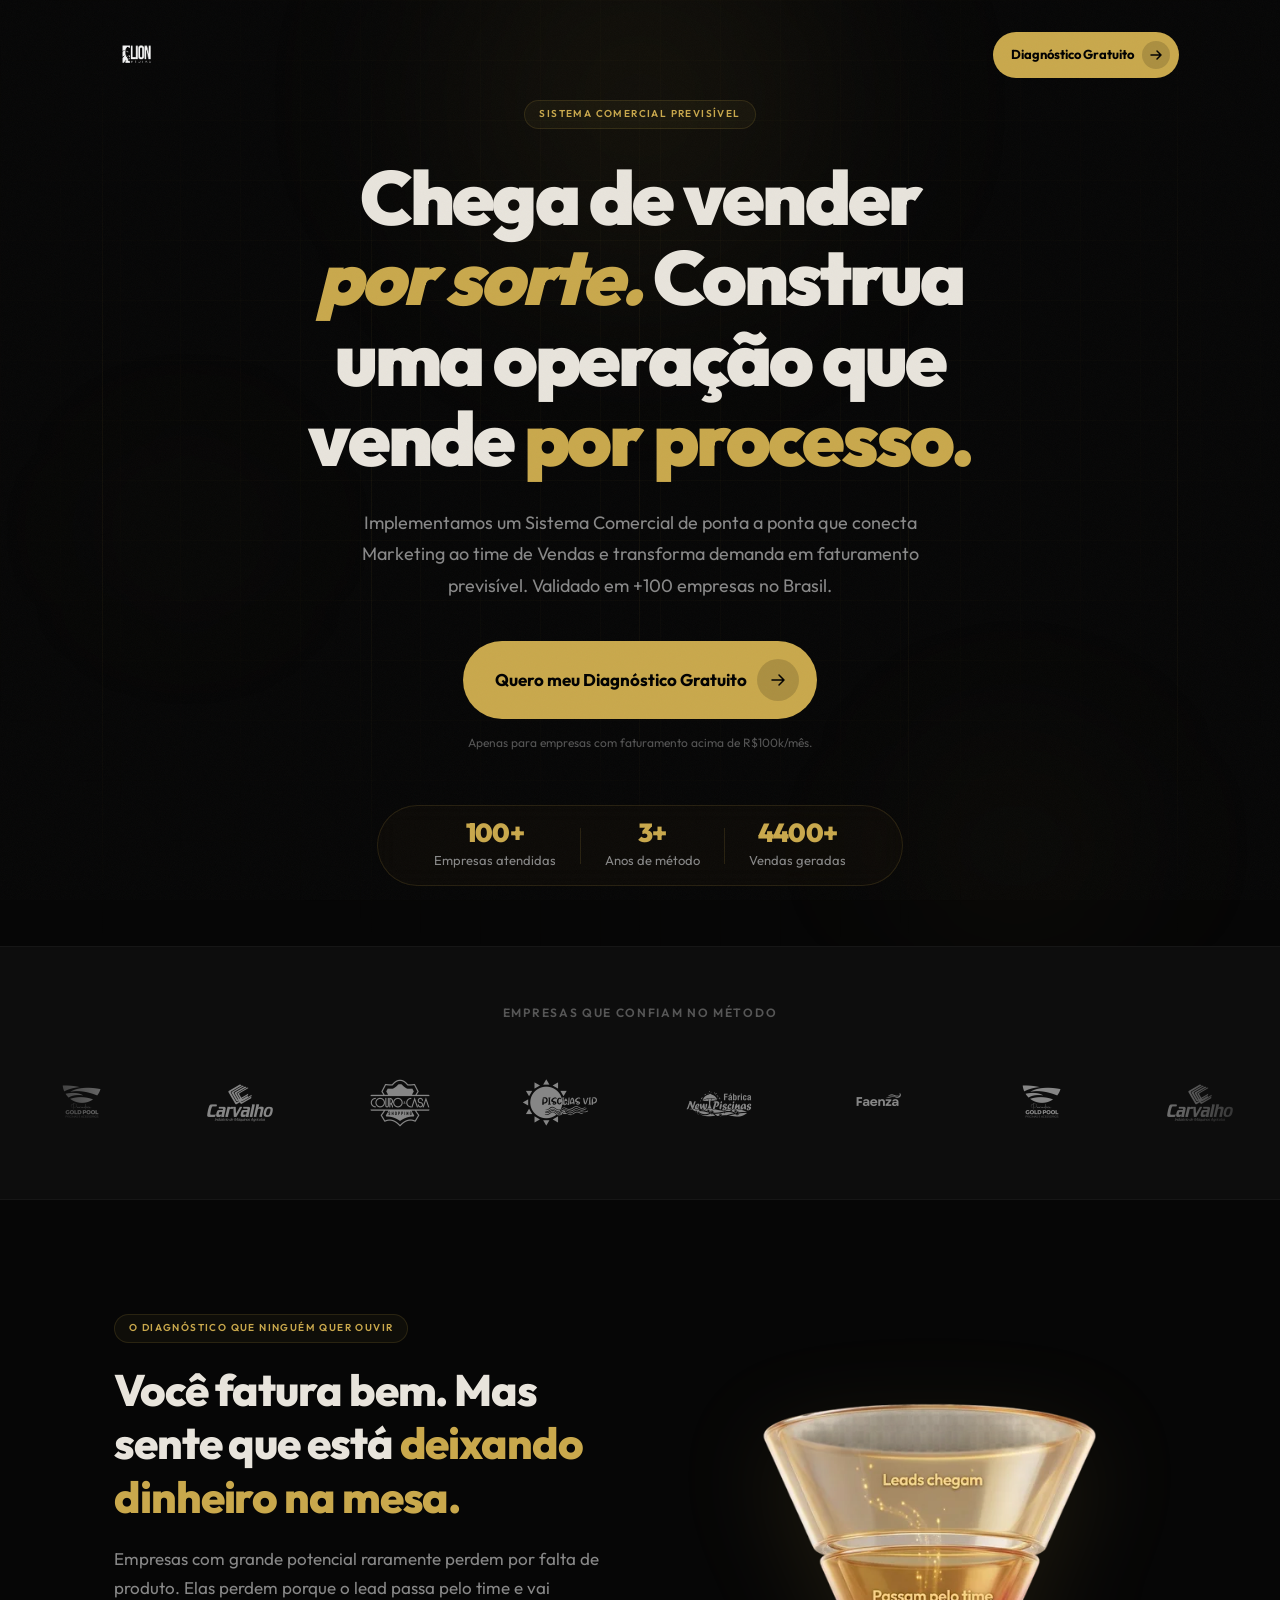
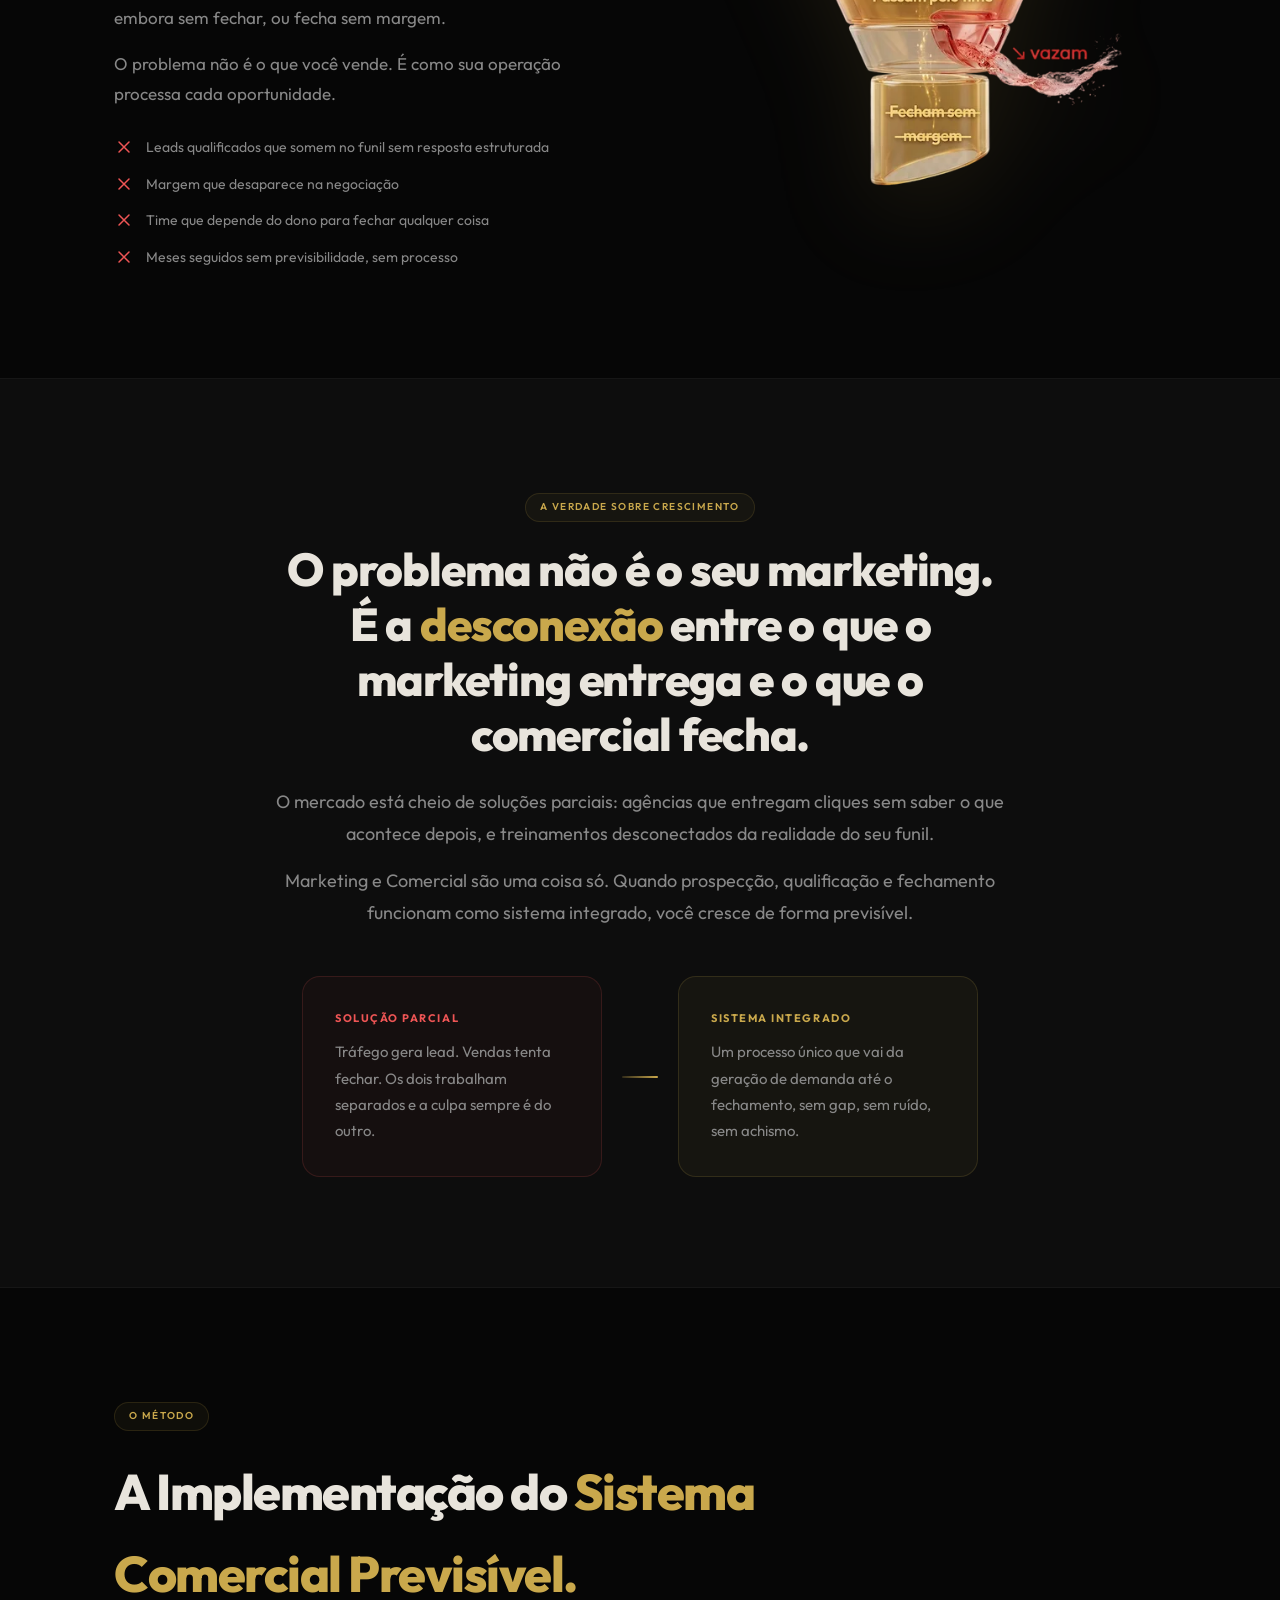
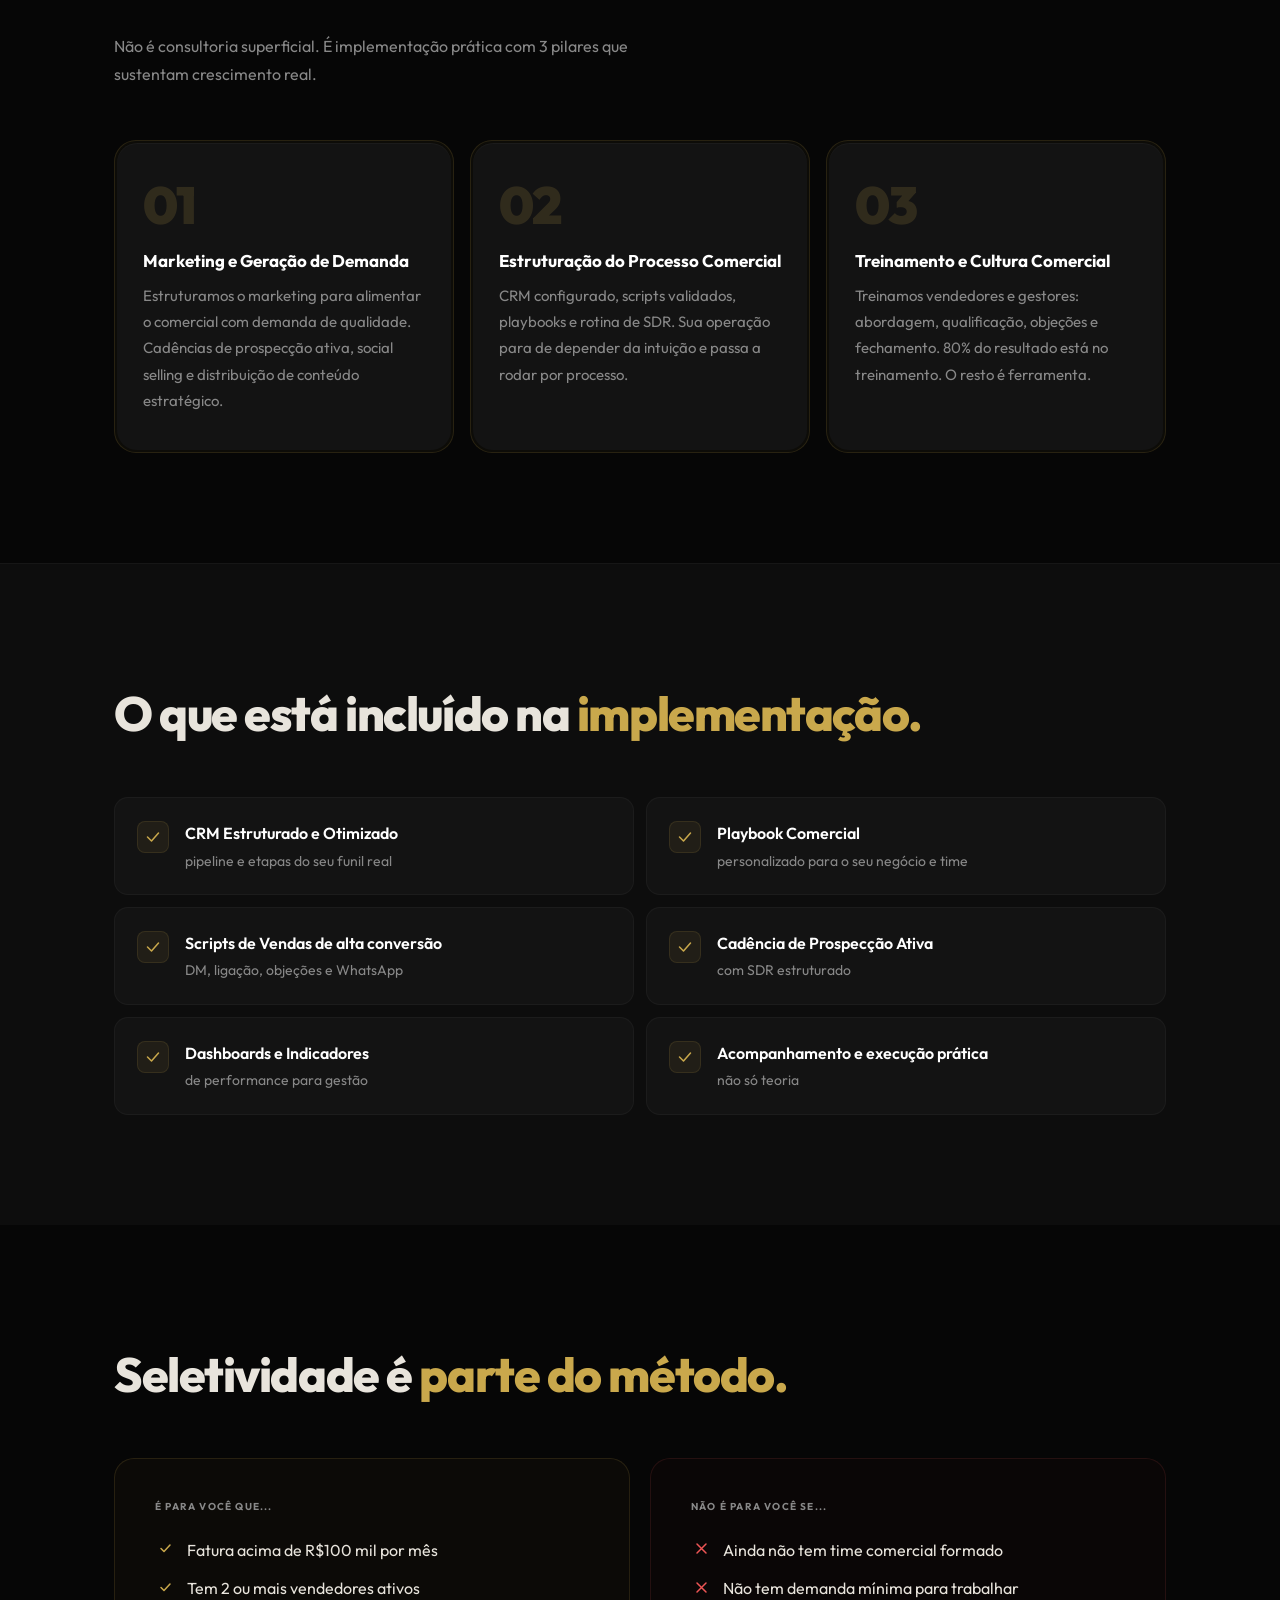
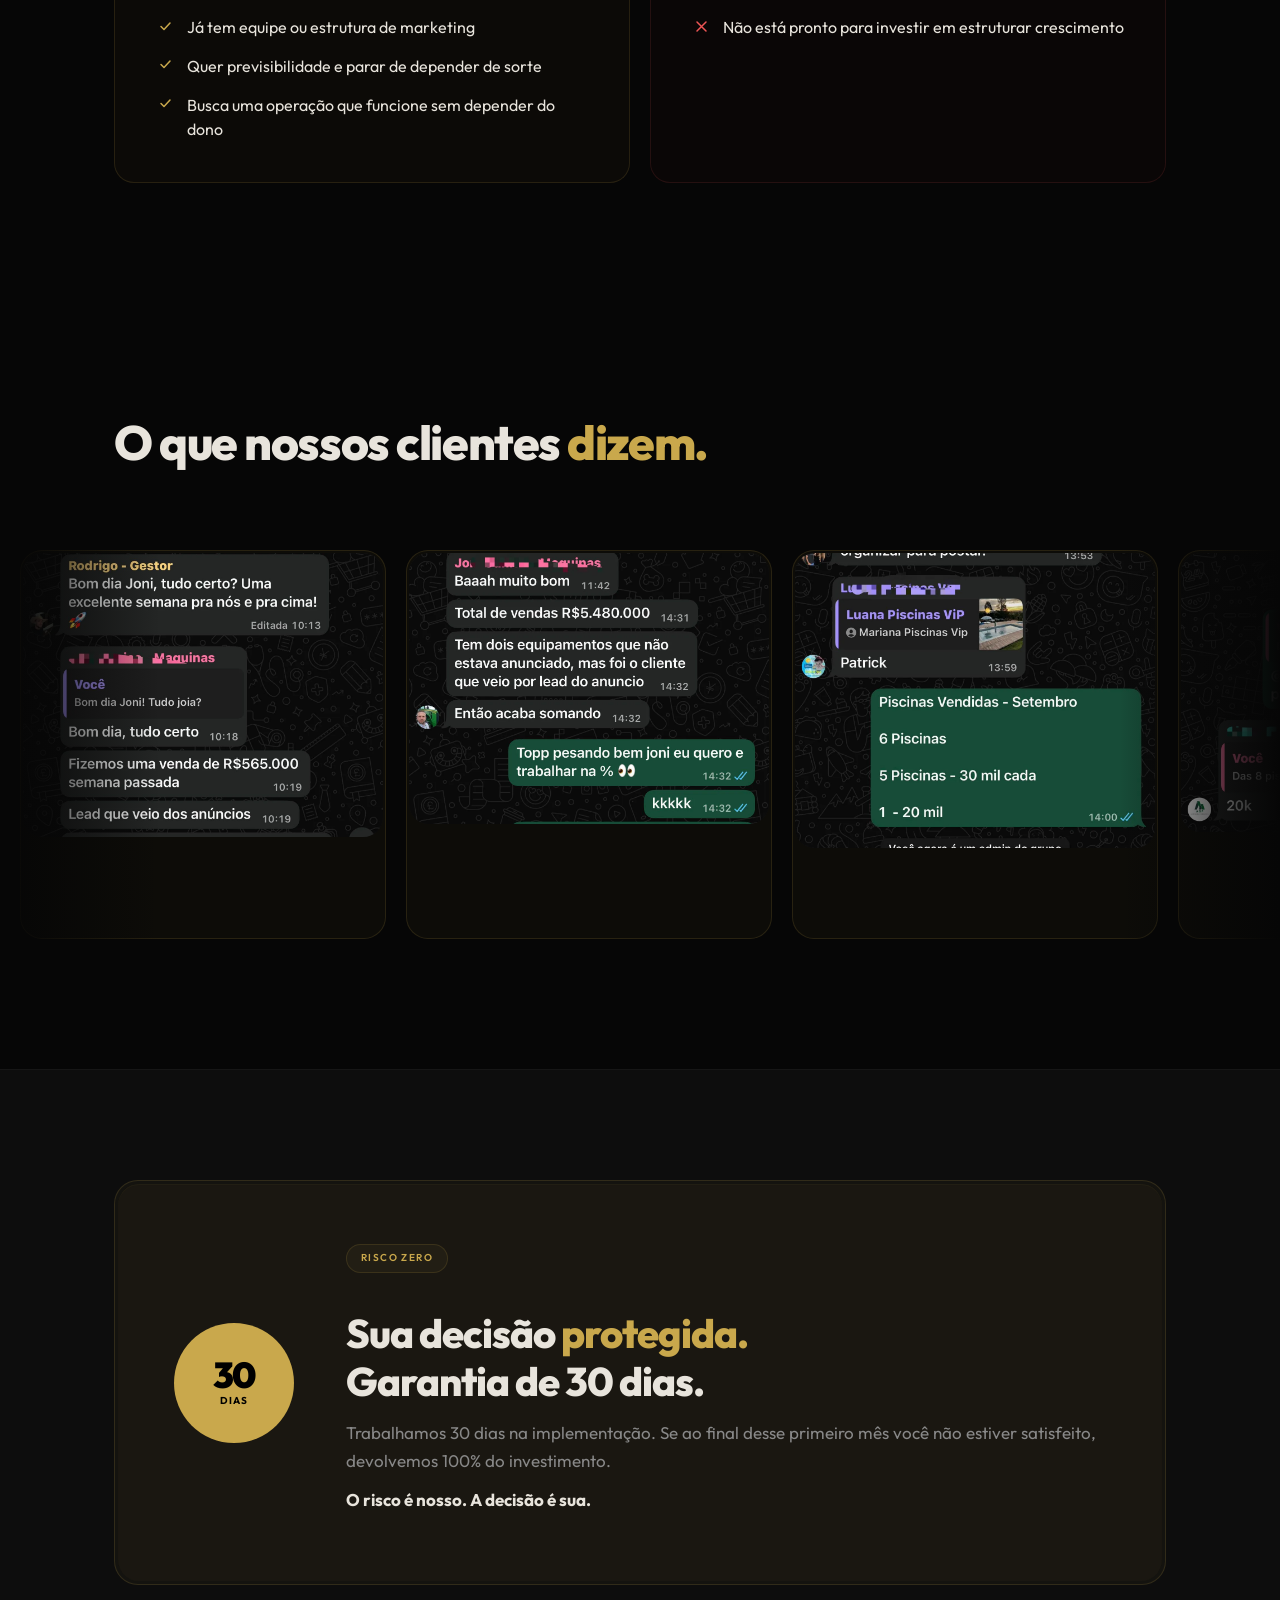
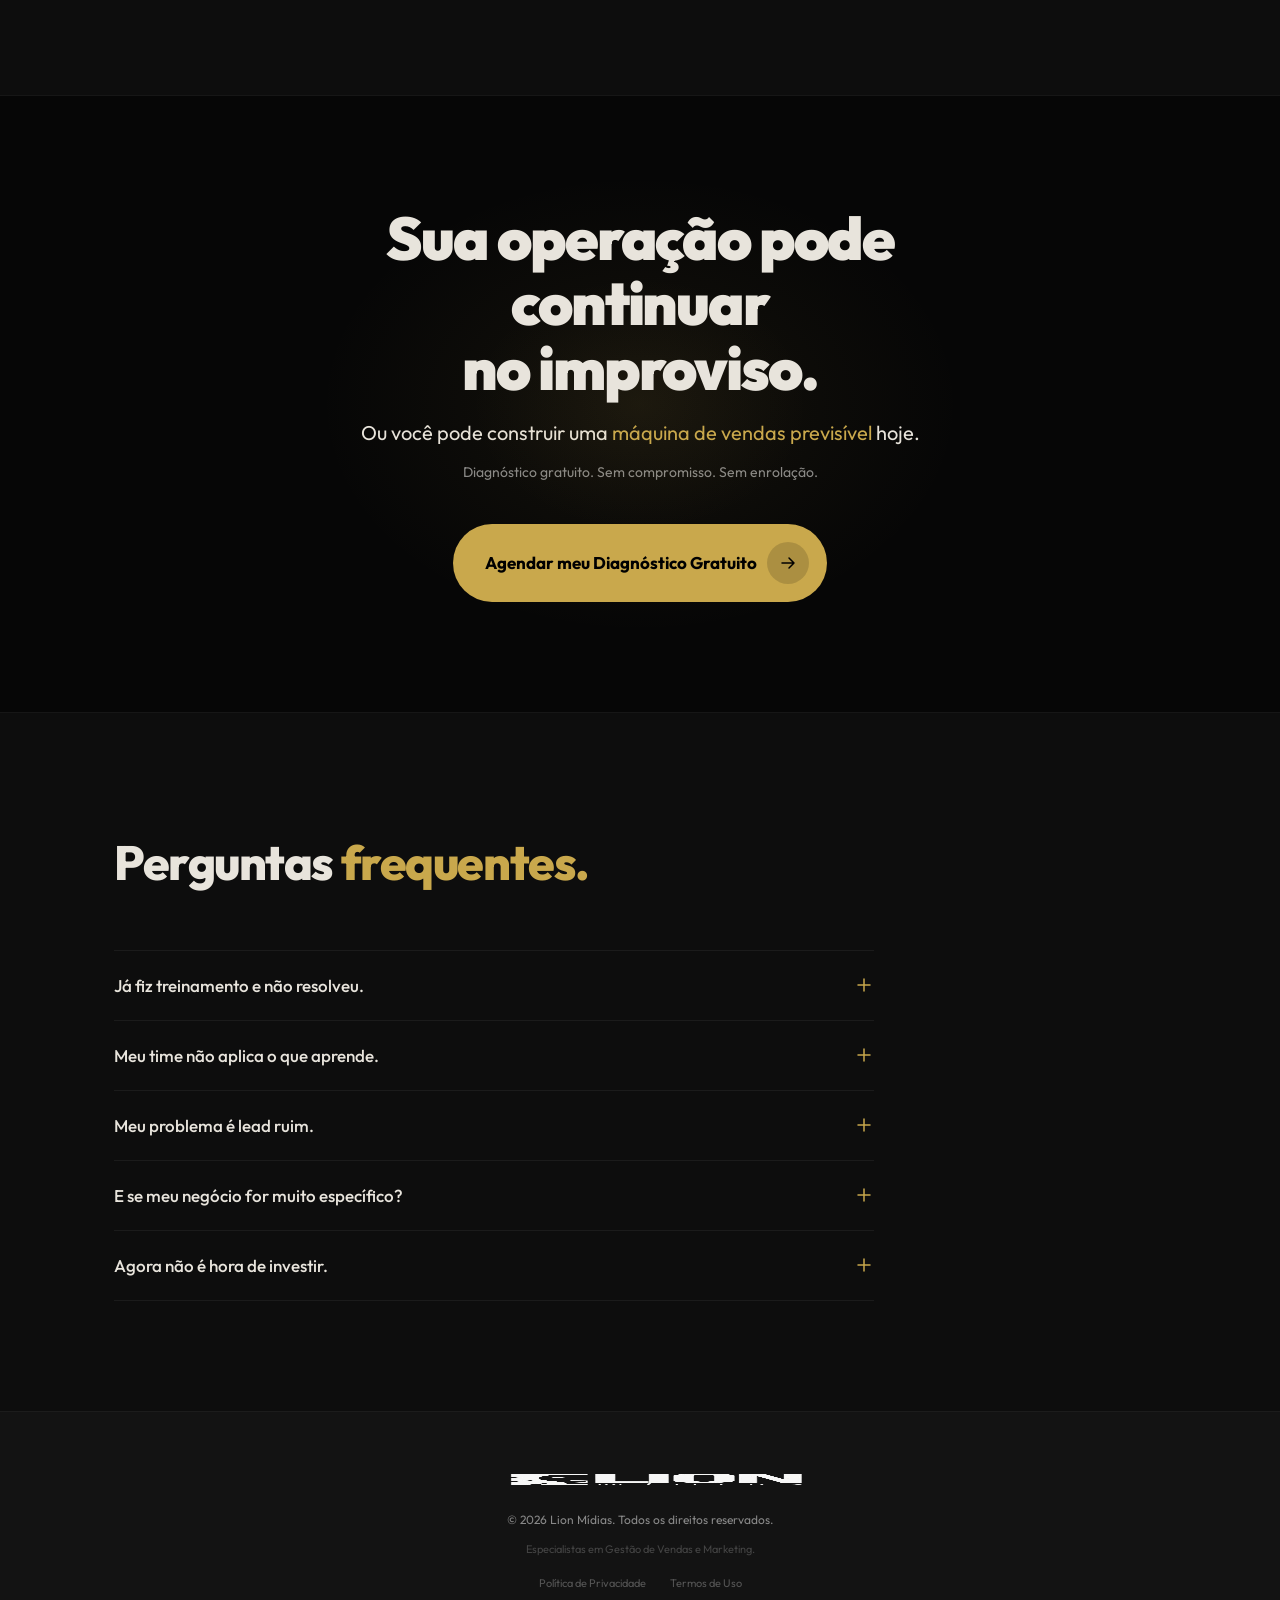
==== commit 7d4eff6f: "perf: converte logolion para WebP e adiciona width/height em todas as imagens - logolion.png → logol" ====
--- a/index.html
+++ b/index.html
@@ -40,8 +40,11 @@
   <nav class="navbar" id="navbar">
     <div class="nav-pill">
       <div class="nav-logo">
-        <img src="assets/logolion.png" alt="Lion Mídias" class="logo-img"
-             onerror="this.style.display='none'; this.nextElementSibling.style.display='flex'">
+        <picture>
+          <source srcset="assets/logolion.webp" type="image/webp">
+          <img src="assets/logolion.png" alt="Lion Mídias" class="logo-img" width="500" height="500"
+               onerror="this.style.display='none'; this.nextElementSibling.style.display='flex'">
+        </picture>
         <span class="logo-text" style="display:none">Lion Mídias</span>
       </div>
       <a href="#" class="nav-cta" id="navCtaBtn" onclick="openModal(event)">
@@ -124,20 +127,20 @@
       <div class="logos-fade-right"></div>
       <div class="logos-track" id="logosTrack">
         <div class="logos-slide">
-          <picture><source srcset="assets/logo1.webp" type="image/webp"><img src="assets/logo1.png" alt="Parceiro 1" class="logo-client" width="80" height="80" loading="lazy" decoding="async"></picture>
-          <picture><source srcset="assets/logo2.webp" type="image/webp"><img src="assets/logo2.png" alt="Parceiro 2" class="logo-client" width="80" height="80" loading="lazy" decoding="async"></picture>
-          <picture><source srcset="assets/logo3.webp" type="image/webp"><img src="assets/logo3.png" alt="Parceiro 3" class="logo-client" width="80" height="80" loading="lazy" decoding="async"></picture>
-          <picture><source srcset="assets/logo4.webp" type="image/webp"><img src="assets/logo4.png" alt="Parceiro 4" class="logo-client" width="80" height="80" loading="lazy" decoding="async"></picture>
-          <picture><source srcset="assets/logo5.webp" type="image/webp"><img src="assets/logo5.png" alt="Parceiro 5" class="logo-client" width="80" height="80" loading="lazy" decoding="async"></picture>
-          <picture><source srcset="assets/logo6.webp" type="image/webp"><img src="assets/logo6.png" alt="Parceiro 6" class="logo-client" width="80" height="80" loading="lazy" decoding="async"></picture>
+          <picture><source srcset="assets/logo1.webp" type="image/webp"><img src="assets/logo1.png" alt="Parceiro 1" class="logo-client" width="1280" height="1280" loading="lazy" decoding="async"></picture>
+          <picture><source srcset="assets/logo2.webp" type="image/webp"><img src="assets/logo2.png" alt="Parceiro 2" class="logo-client" width="1280" height="1280" loading="lazy" decoding="async"></picture>
+          <picture><source srcset="assets/logo3.webp" type="image/webp"><img src="assets/logo3.png" alt="Parceiro 3" class="logo-client" width="1280" height="1280" loading="lazy" decoding="async"></picture>
+          <picture><source srcset="assets/logo4.webp" type="image/webp"><img src="assets/logo4.png" alt="Parceiro 4" class="logo-client" width="1280" height="1280" loading="lazy" decoding="async"></picture>
+          <picture><source srcset="assets/logo5.webp" type="image/webp"><img src="assets/logo5.png" alt="Parceiro 5" class="logo-client" width="1280" height="1280" loading="lazy" decoding="async"></picture>
+          <picture><source srcset="assets/logo6.webp" type="image/webp"><img src="assets/logo6.png" alt="Parceiro 6" class="logo-client" width="1280" height="1280" loading="lazy" decoding="async"></picture>
         </div>
         <div class="logos-slide" aria-hidden="true">
-          <picture><source srcset="assets/logo1.webp" type="image/webp"><img src="assets/logo1.png" alt="" class="logo-client" loading="lazy" decoding="async"></picture>
-          <picture><source srcset="assets/logo2.webp" type="image/webp"><img src="assets/logo2.png" alt="" class="logo-client" loading="lazy" decoding="async"></picture>
-          <picture><source srcset="assets/logo3.webp" type="image/webp"><img src="assets/logo3.png" alt="" class="logo-client" loading="lazy" decoding="async"></picture>
-          <picture><source srcset="assets/logo4.webp" type="image/webp"><img src="assets/logo4.png" alt="" class="logo-client" loading="lazy" decoding="async"></picture>
-          <picture><source srcset="assets/logo5.webp" type="image/webp"><img src="assets/logo5.png" alt="" class="logo-client" loading="lazy" decoding="async"></picture>
-          <picture><source srcset="assets/logo6.webp" type="image/webp"><img src="assets/logo6.png" alt="" class="logo-client" loading="lazy" decoding="async"></picture>
+          <picture><source srcset="assets/logo1.webp" type="image/webp"><img src="assets/logo1.png" alt="" class="logo-client" width="1280" height="1280" loading="lazy" decoding="async"></picture>
+          <picture><source srcset="assets/logo2.webp" type="image/webp"><img src="assets/logo2.png" alt="" class="logo-client" width="1280" height="1280" loading="lazy" decoding="async"></picture>
+          <picture><source srcset="assets/logo3.webp" type="image/webp"><img src="assets/logo3.png" alt="" class="logo-client" width="1280" height="1280" loading="lazy" decoding="async"></picture>
+          <picture><source srcset="assets/logo4.webp" type="image/webp"><img src="assets/logo4.png" alt="" class="logo-client" width="1280" height="1280" loading="lazy" decoding="async"></picture>
+          <picture><source srcset="assets/logo5.webp" type="image/webp"><img src="assets/logo5.png" alt="" class="logo-client" width="1280" height="1280" loading="lazy" decoding="async"></picture>
+          <picture><source srcset="assets/logo6.webp" type="image/webp"><img src="assets/logo6.png" alt="" class="logo-client" width="1280" height="1280" loading="lazy" decoding="async"></picture>
         </div>
       </div>
     </div>
@@ -328,64 +331,64 @@
         <!-- ── SET 1 ── -->
         <div class="dep-photo-shell">
           <div class="dep-photo-card">
-            <picture><source srcset="assets/DEPOIMENTO%2001.webp" type="image/webp"><img src="assets/DEPOIMENTO%2001.jpeg" alt="Depoimento 01" loading="lazy" decoding="async"></picture>
+            <picture><source srcset="assets/DEPOIMENTO%2001.webp" type="image/webp"><img src="assets/DEPOIMENTO%2001.jpeg" alt="Depoimento 01" width="1290" height="1018" loading="lazy" decoding="async"></picture>
           </div>
         </div>
         <div class="dep-photo-shell">
           <div class="dep-photo-card">
-            <picture><source srcset="assets/DEPOIMENTO%2002.webp" type="image/webp"><img src="assets/DEPOIMENTO%2002.jpeg" alt="Depoimento 02" loading="lazy" decoding="async"></picture>
+            <picture><source srcset="assets/DEPOIMENTO%2002.webp" type="image/webp"><img src="assets/DEPOIMENTO%2002.jpeg" alt="Depoimento 02" width="1290" height="971" loading="lazy" decoding="async"></picture>
           </div>
         </div>
         <div class="dep-photo-shell">
           <div class="dep-photo-card">
-            <picture><source srcset="assets/DEPOIMENTO%2003.webp" type="image/webp"><img src="assets/DEPOIMENTO%2003.jpeg" alt="Depoimento 03" loading="lazy" decoding="async"></picture>
+            <picture><source srcset="assets/DEPOIMENTO%2003.webp" type="image/webp"><img src="assets/DEPOIMENTO%2003.jpeg" alt="Depoimento 03" width="1280" height="1050" loading="lazy" decoding="async"></picture>
           </div>
         </div>
         <div class="dep-photo-shell">
           <div class="dep-photo-card">
-            <picture><source srcset="assets/DEPOIMENTO%2004.webp" type="image/webp"><img src="assets/DEPOIMENTO%2004.jpeg" alt="Depoimento 04" loading="lazy" decoding="async"></picture>
+            <picture><source srcset="assets/DEPOIMENTO%2004.webp" type="image/webp"><img src="assets/DEPOIMENTO%2004.jpeg" alt="Depoimento 04" width="1290" height="998" loading="lazy" decoding="async"></picture>
           </div>
         </div>
         <div class="dep-photo-shell">
           <div class="dep-photo-card">
-            <picture><source srcset="assets/DEPOIMENTO%2005.webp" type="image/webp"><img src="assets/DEPOIMENTO%2005.jpeg" alt="Depoimento 05" loading="lazy" decoding="async"></picture>
+            <picture><source srcset="assets/DEPOIMENTO%2005.webp" type="image/webp"><img src="assets/DEPOIMENTO%2005.jpeg" alt="Depoimento 05" width="834" height="887" loading="lazy" decoding="async"></picture>
           </div>
         </div>
         <div class="dep-photo-shell">
           <div class="dep-photo-card">
-            <picture><source srcset="assets/DEPOIMENTO%2006.webp" type="image/webp"><img src="assets/DEPOIMENTO%2006.jpeg" alt="Depoimento 06" loading="lazy" decoding="async"></picture>
+            <picture><source srcset="assets/DEPOIMENTO%2006.webp" type="image/webp"><img src="assets/DEPOIMENTO%2006.jpeg" alt="Depoimento 06" width="1290" height="1025" loading="lazy" decoding="async"></picture>
           </div>
         </div>
 
         <!-- ── SET 2 (duplicado para loop infinito) ── -->
         <div class="dep-photo-shell" aria-hidden="true">
           <div class="dep-photo-card">
-            <picture><source srcset="assets/DEPOIMENTO%2001.webp" type="image/webp"><img src="assets/DEPOIMENTO%2001.jpeg" alt="" loading="lazy" decoding="async"></picture>
+            <picture><source srcset="assets/DEPOIMENTO%2001.webp" type="image/webp"><img src="assets/DEPOIMENTO%2001.jpeg" alt="" width="1290" height="1018" loading="lazy" decoding="async"></picture>
           </div>
         </div>
         <div class="dep-photo-shell" aria-hidden="true">
           <div class="dep-photo-card">
-            <picture><source srcset="assets/DEPOIMENTO%2002.webp" type="image/webp"><img src="assets/DEPOIMENTO%2002.jpeg" alt="" loading="lazy" decoding="async"></picture>
+            <picture><source srcset="assets/DEPOIMENTO%2002.webp" type="image/webp"><img src="assets/DEPOIMENTO%2002.jpeg" alt="" width="1290" height="971" loading="lazy" decoding="async"></picture>
           </div>
         </div>
         <div class="dep-photo-shell" aria-hidden="true">
           <div class="dep-photo-card">
-            <picture><source srcset="assets/DEPOIMENTO%2003.webp" type="image/webp"><img src="assets/DEPOIMENTO%2003.jpeg" alt="" loading="lazy" decoding="async"></picture>
+            <picture><source srcset="assets/DEPOIMENTO%2003.webp" type="image/webp"><img src="assets/DEPOIMENTO%2003.jpeg" alt="" width="1280" height="1050" loading="lazy" decoding="async"></picture>
           </div>
         </div>
         <div class="dep-photo-shell" aria-hidden="true">
           <div class="dep-photo-card">
-            <picture><source srcset="assets/DEPOIMENTO%2004.webp" type="image/webp"><img src="assets/DEPOIMENTO%2004.jpeg" alt="" loading="lazy" decoding="async"></picture>
+            <picture><source srcset="assets/DEPOIMENTO%2004.webp" type="image/webp"><img src="assets/DEPOIMENTO%2004.jpeg" alt="" width="1290" height="998" loading="lazy" decoding="async"></picture>
           </div>
         </div>
         <div class="dep-photo-shell" aria-hidden="true">
           <div class="dep-photo-card">
-            <picture><source srcset="assets/DEPOIMENTO%2005.webp" type="image/webp"><img src="assets/DEPOIMENTO%2005.jpeg" alt="" loading="lazy" decoding="async"></picture>
+            <picture><source srcset="assets/DEPOIMENTO%2005.webp" type="image/webp"><img src="assets/DEPOIMENTO%2005.jpeg" alt="" width="834" height="887" loading="lazy" decoding="async"></picture>
           </div>
         </div>
         <div class="dep-photo-shell" aria-hidden="true">
           <div class="dep-photo-card">
-            <picture><source srcset="assets/DEPOIMENTO%2006.webp" type="image/webp"><img src="assets/DEPOIMENTO%2006.jpeg" alt="" loading="lazy" decoding="async"></picture>
+            <picture><source srcset="assets/DEPOIMENTO%2006.webp" type="image/webp"><img src="assets/DEPOIMENTO%2006.jpeg" alt="" width="1290" height="1025" loading="lazy" decoding="async"></picture>
           </div>
         </div>
 
@@ -514,8 +517,11 @@
     <div class="container">
       <div class="footer-inner">
         <div class="footer-logo">
-          <img src="assets/logolion.png" alt="Lion Mídias" class="logo-img"
-               onerror="this.style.display='none'; this.nextElementSibling.style.display='flex'">
+          <picture>
+            <source srcset="assets/logolion.webp" type="image/webp">
+            <img src="assets/logolion.png" alt="Lion Mídias" class="logo-img" width="500" height="500"
+                 onerror="this.style.display='none'; this.nextElementSibling.style.display='flex'">
+          </picture>
           <span class="logo-text" style="display:none">Lion Mídias</span>
         </div>
         <p class="footer-copy">© 2026 Lion Mídias. Todos os direitos reservados.</p>
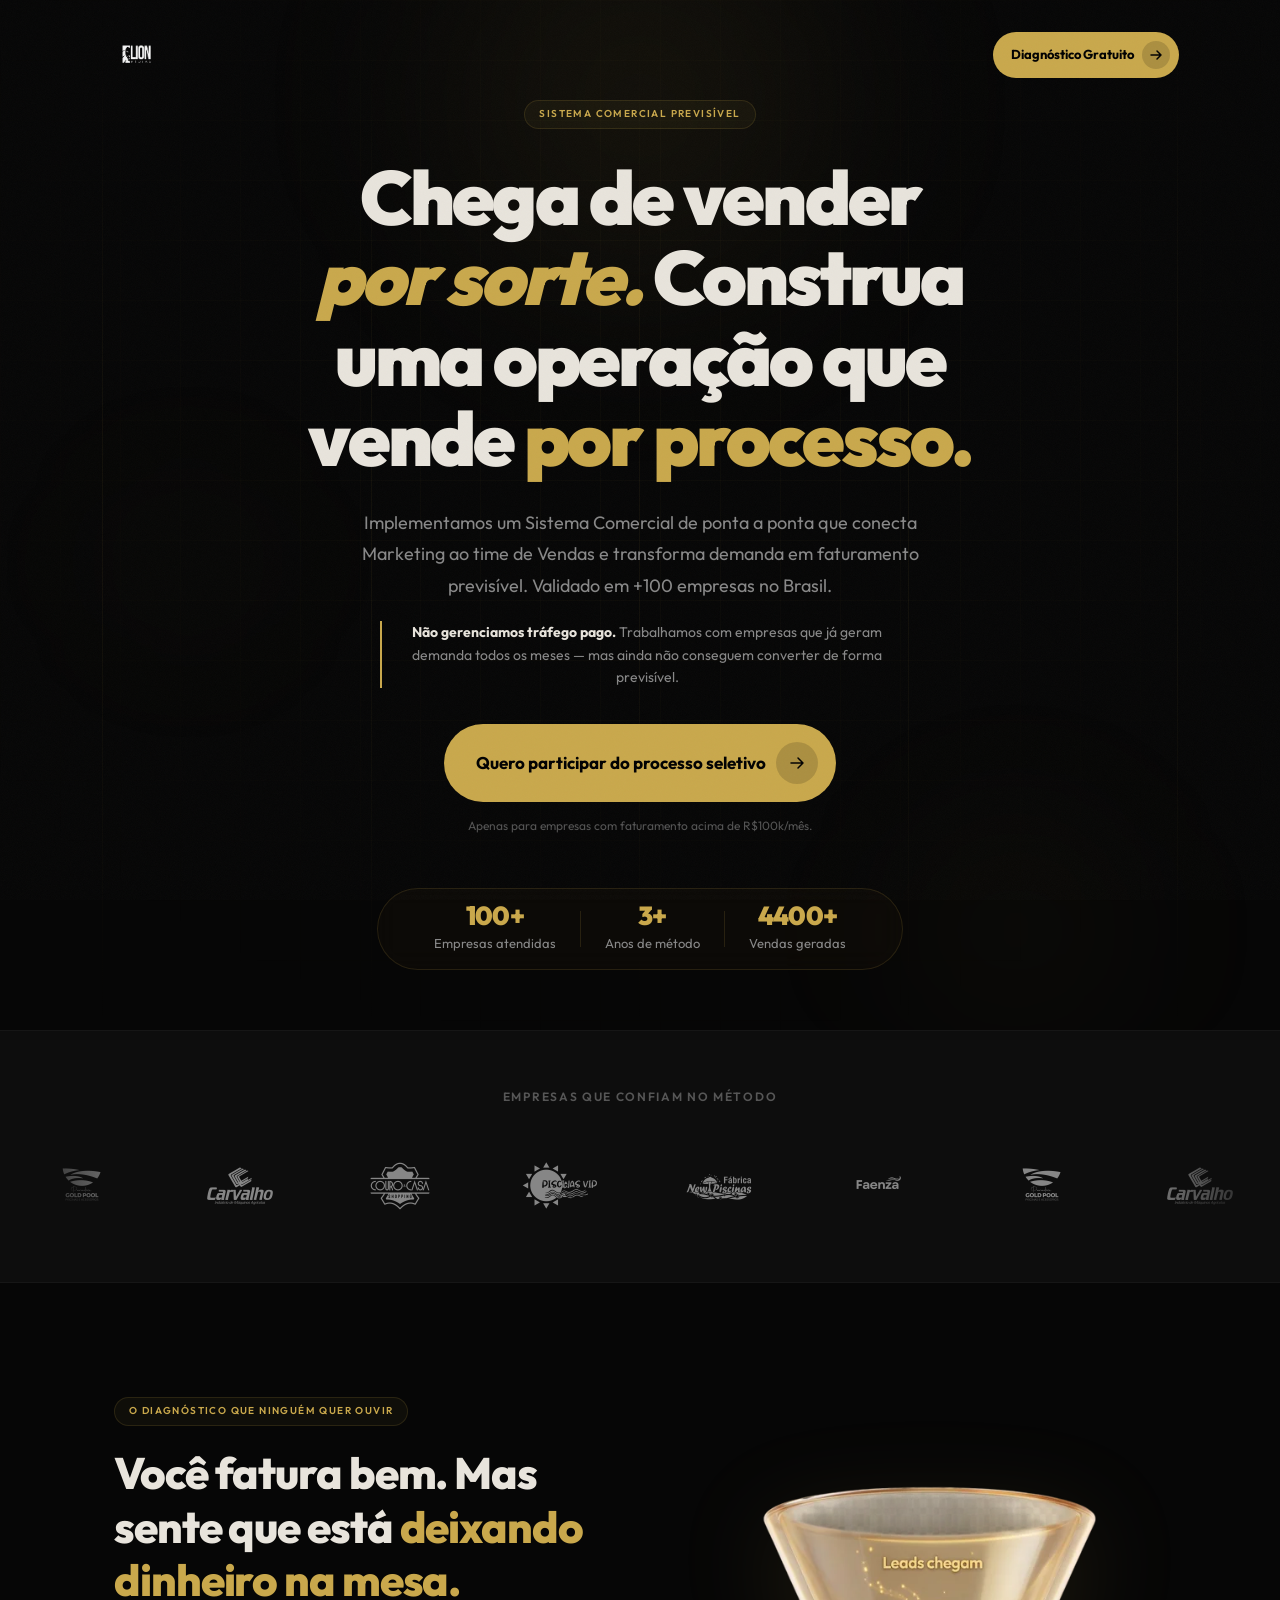
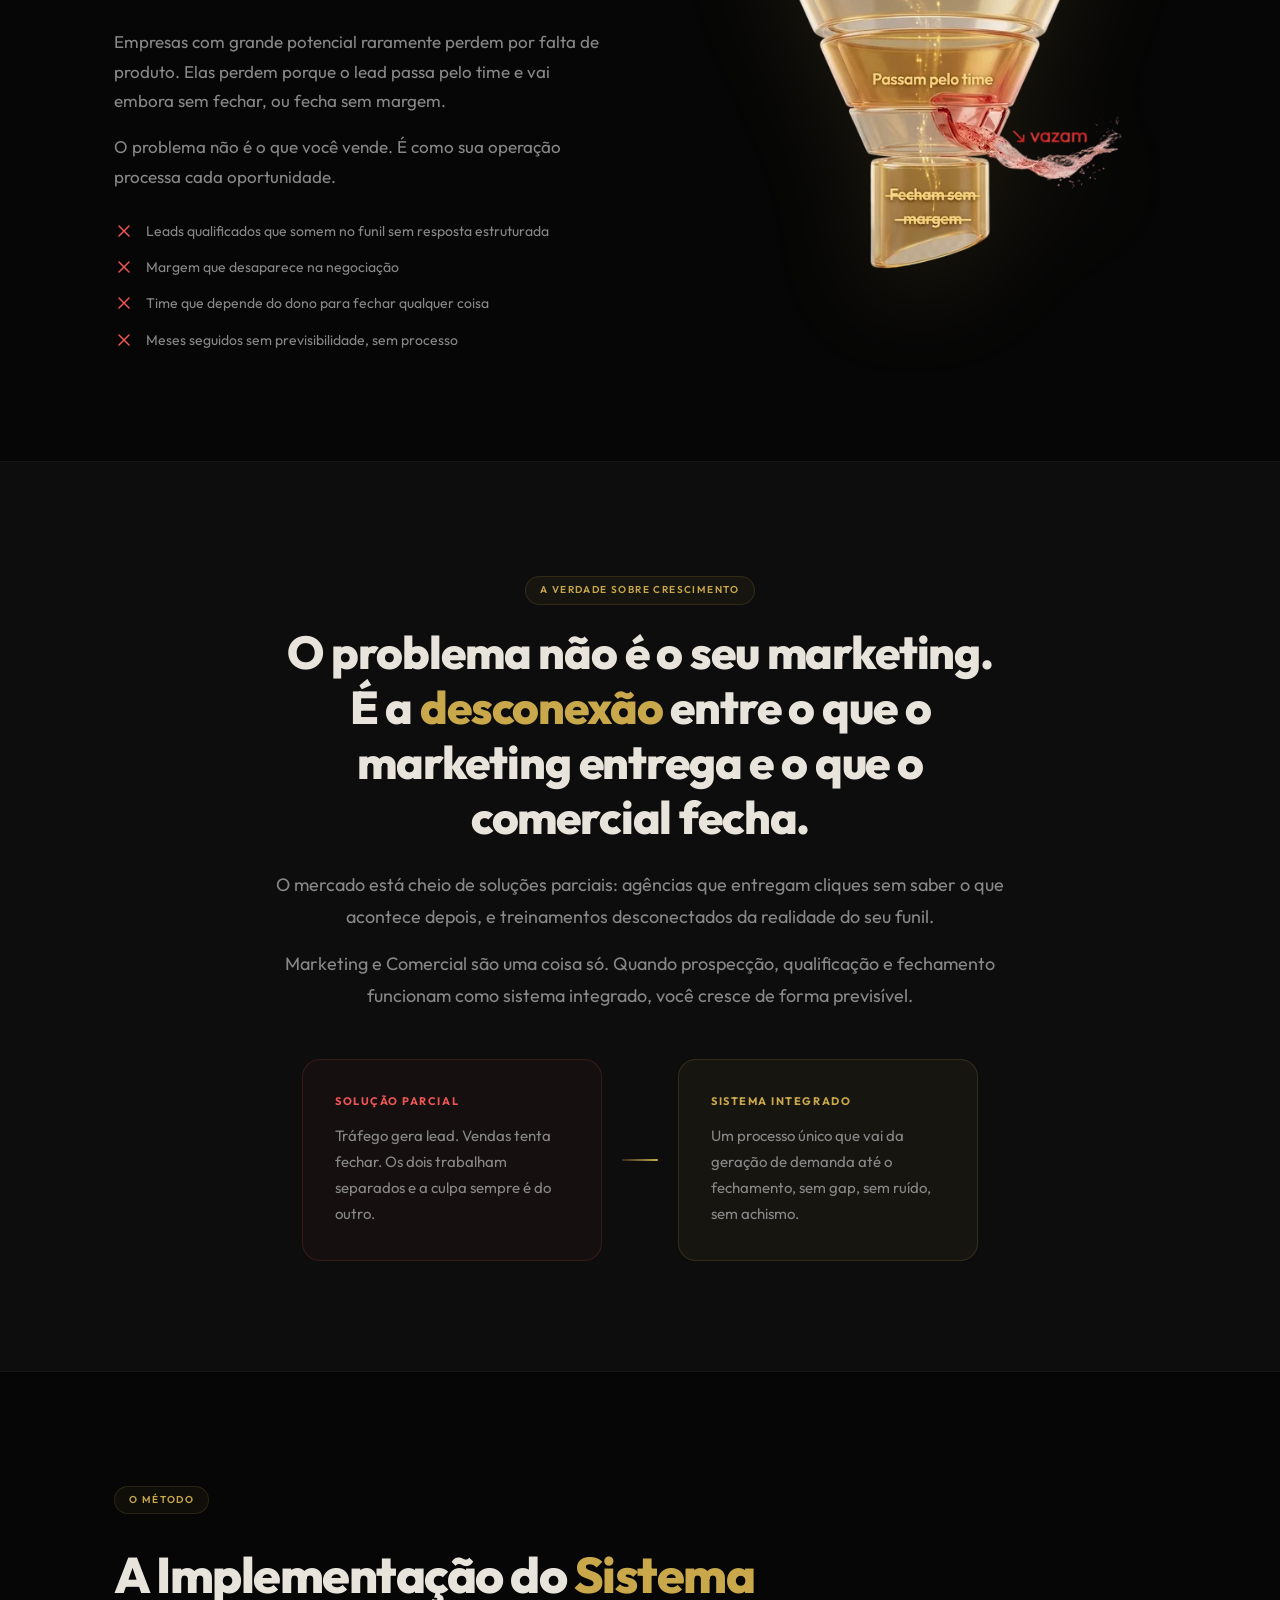
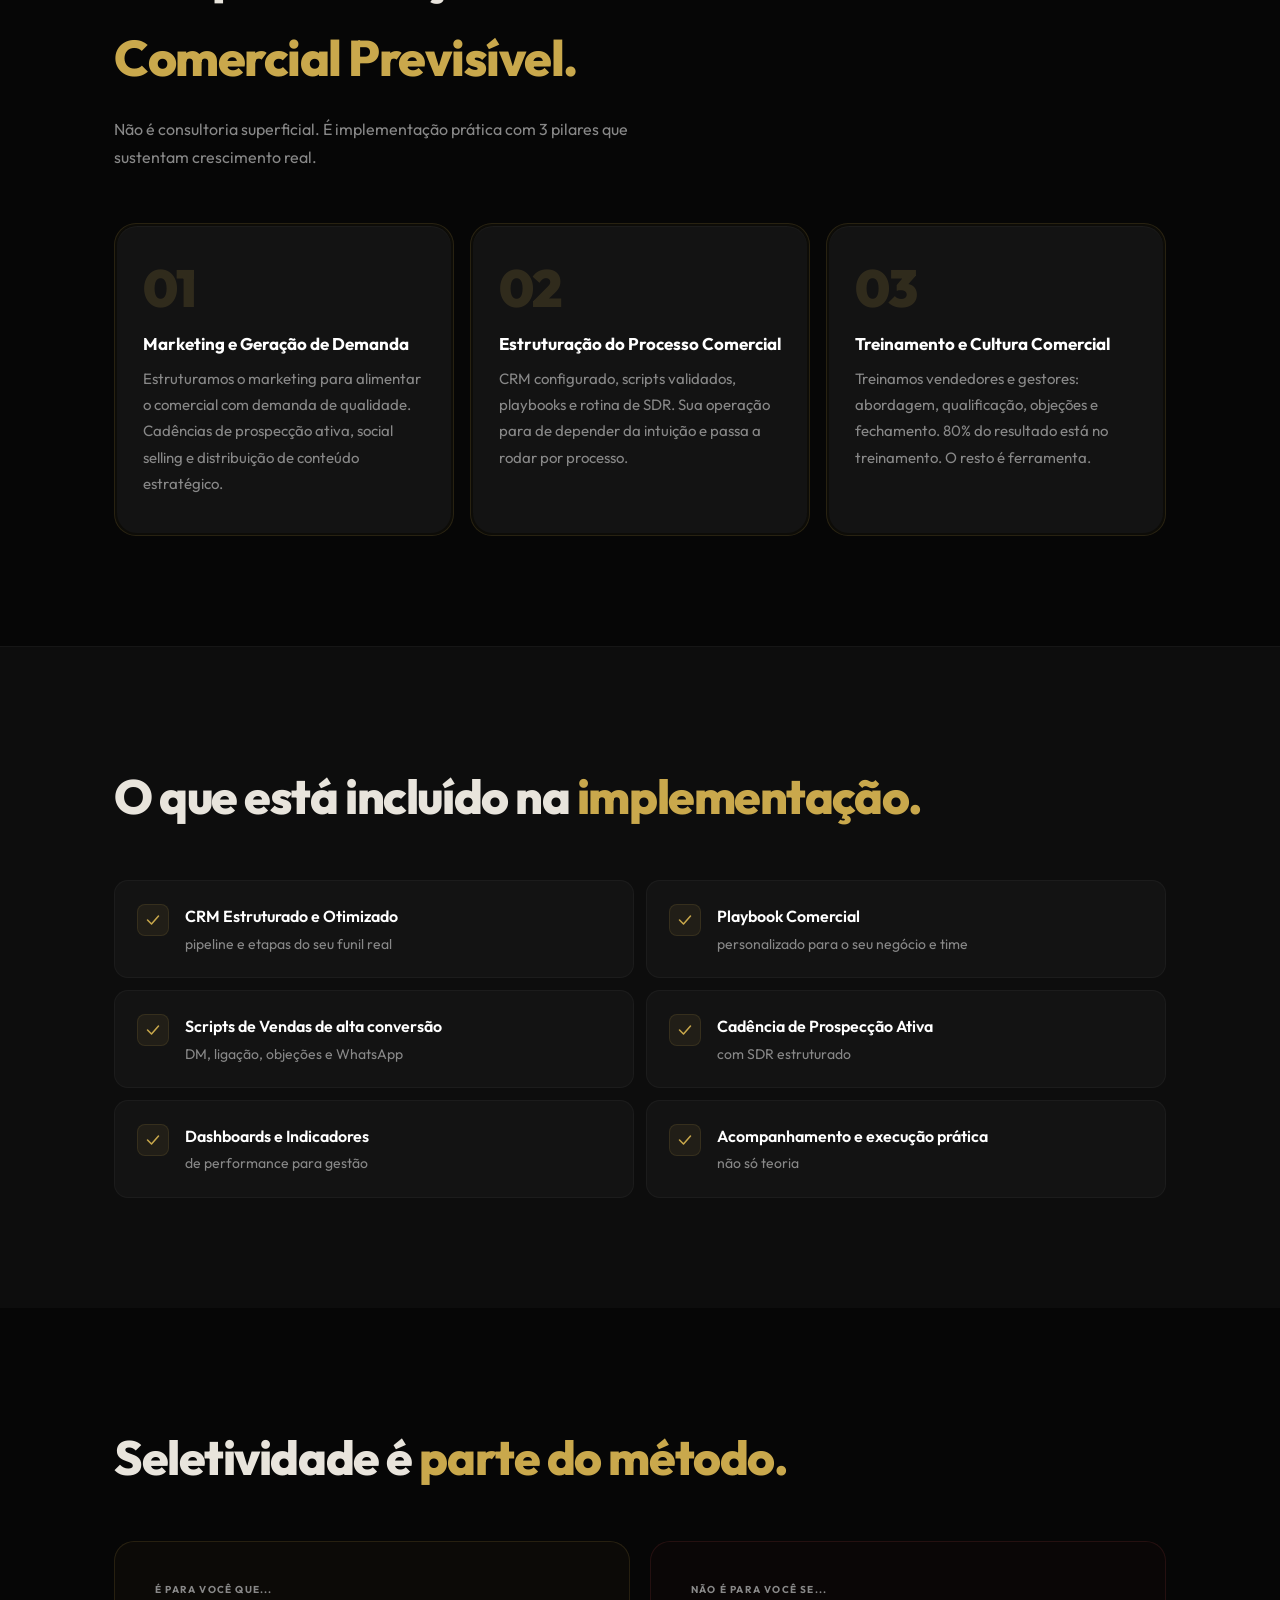
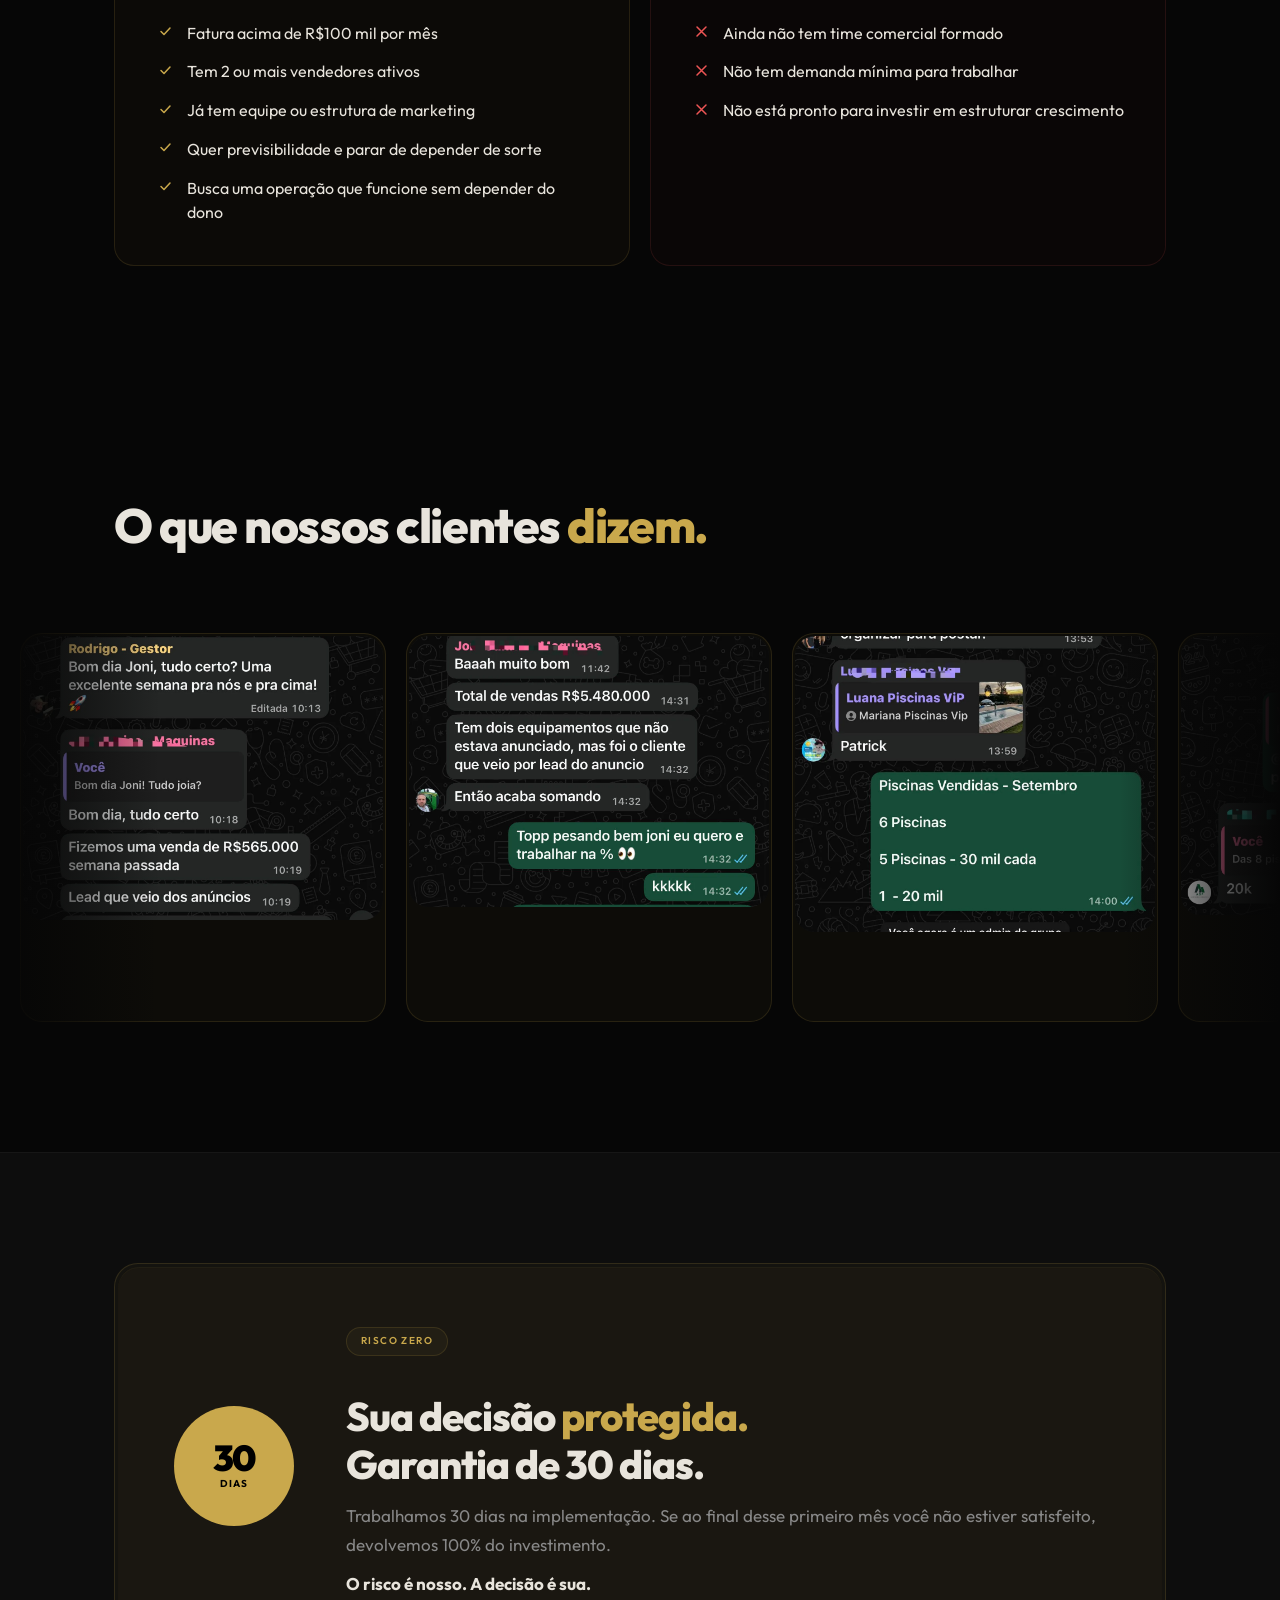
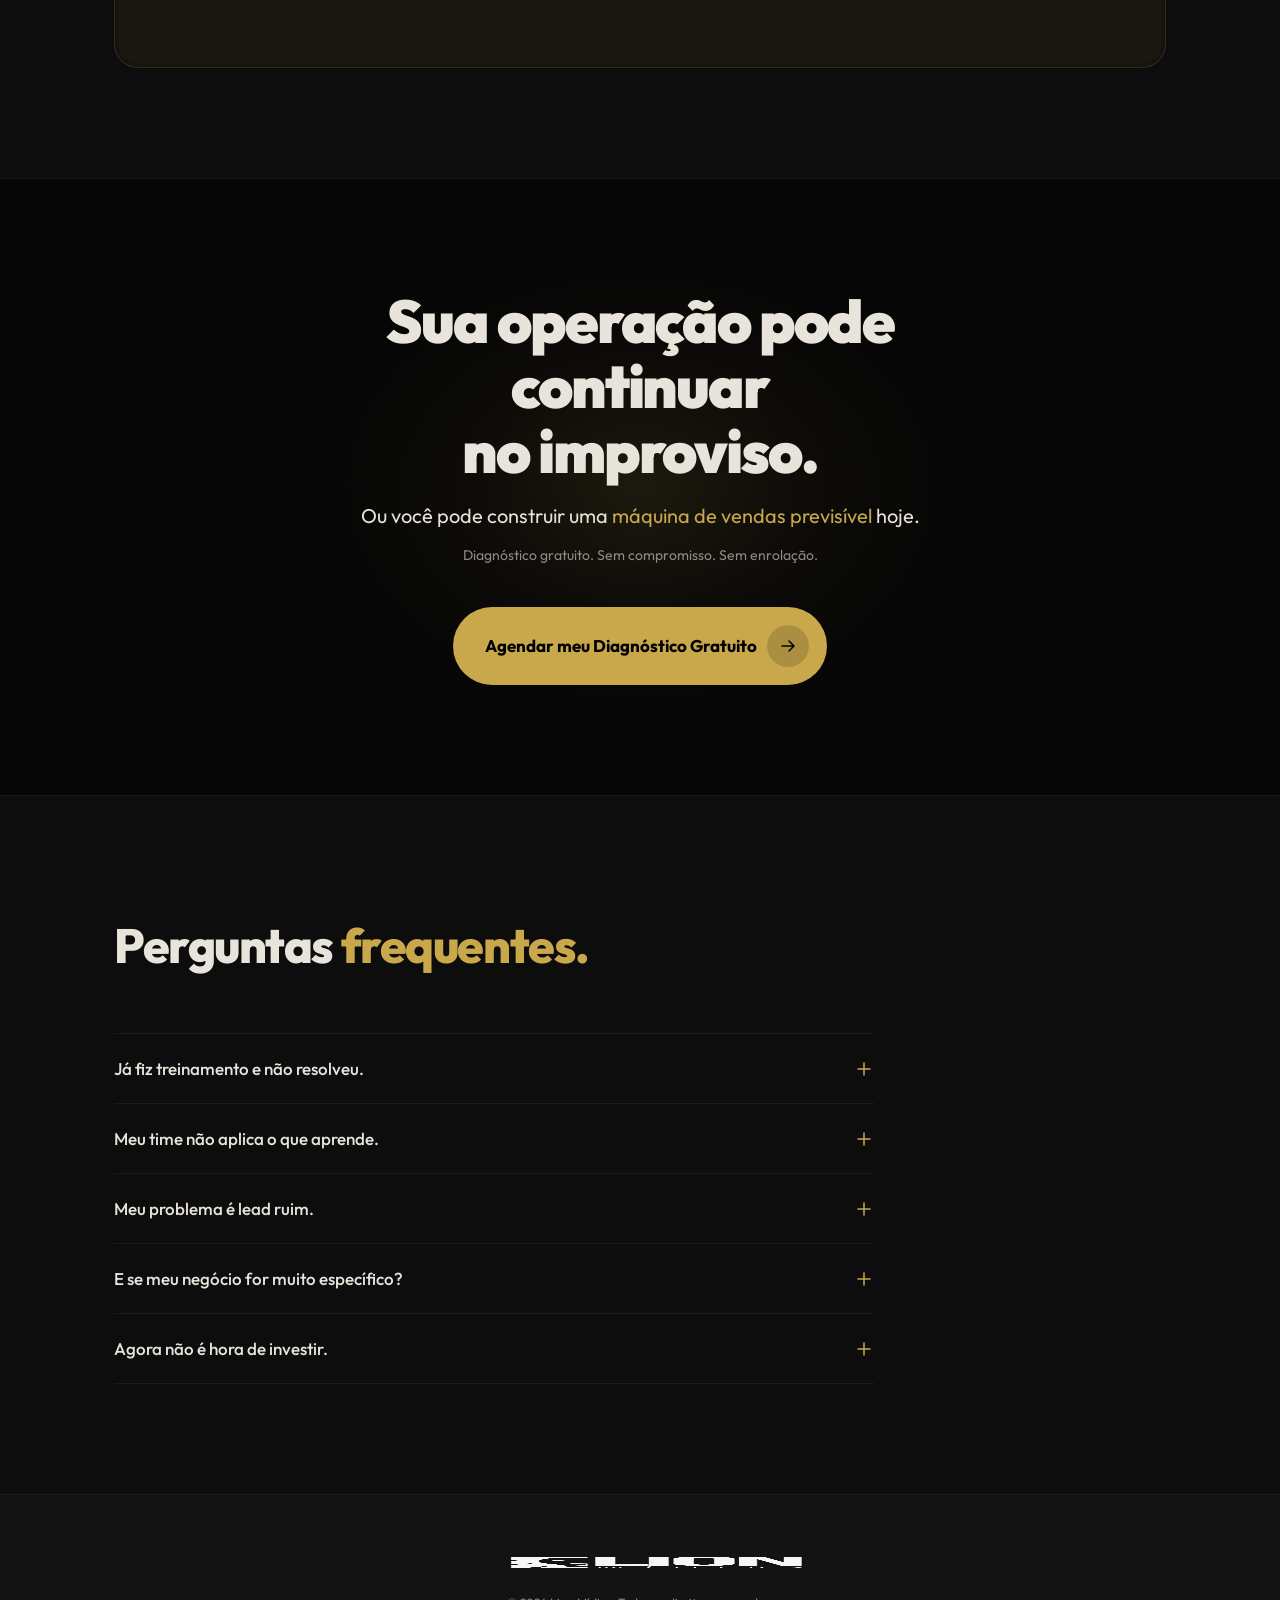
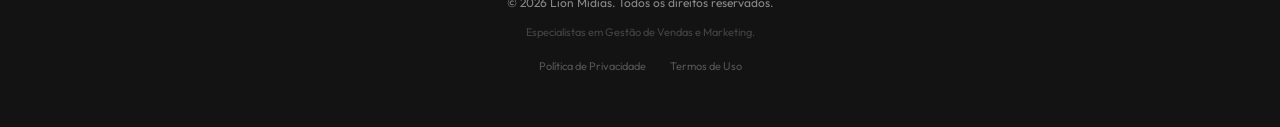
==== commit 145c90bc: "atualiza copy hero: aviso de posicionamento + CTA processo seletivo" ====
--- a/index.html
+++ b/index.html
@@ -86,9 +86,13 @@
           e transforma demanda em faturamento previsível. Validado em +100 empresas no Brasil.
         </p>
 
+        <p class="hero-aviso">
+          <strong>Não gerenciamos tráfego pago.</strong> Trabalhamos com empresas que já geram demanda todos os meses — mas ainda não conseguem converter de forma previsível.
+        </p>
+
         <div class="hero-cta-group">
           <a href="#" class="btn-primary btn-large" onclick="openModal(event)">
-            <span>Quero meu Diagnóstico Gratuito</span>
+            <span>Quero participar do processo seletivo</span>
             <span class="btn-arrow">
               <svg width="18" height="18" viewBox="0 0 18 18" fill="none">
                 <path d="M3 9h12M10 4l5 5-5 5" stroke="currentColor" stroke-width="1.5" stroke-linecap="round" stroke-linejoin="round"/>
@@ -541,8 +545,7 @@
       <!-- Cabeçalho -->
       <div class="modal-header">
         <div>
-          <h2 class="modal-title" id="modalTitle">Diagnóstico Gratuito</h2>
-          <p class="modal-subtitle">2 perguntas rápidas e nossa equipe entra em contato pelo WhatsApp.</p>
+          <h2 class="modal-title" id="modalTitle">Aplicação para Diagnóstico Gratuito</h2>
         </div>
         <button class="modal-close" onclick="closeModal()" aria-label="Fechar">
           <svg width="18" height="18" viewBox="0 0 18 18" fill="none">
@@ -559,16 +562,18 @@
           <input type="text" id="f-website" name="website" tabindex="-1" autocomplete="off">
         </div>
 
-        <!-- Indicador de progresso -->
+        <!-- Indicador de progresso (3 etapas) -->
         <div class="form-steps-indicator" aria-hidden="true">
           <div class="step-dot active" id="stepDot1"></div>
           <div class="step-line"></div>
           <div class="step-dot" id="stepDot2"></div>
-        </div>
-
-        <!-- Etapa 1: Qualificação -->
+          <div class="step-line"></div>
+          <div class="step-dot" id="stepDot3"></div>
+        </div>
+
+        <!-- Etapa 1: Selects de qualificação -->
         <div class="form-step" id="formStep1">
-          <p class="step-label">Passo 1 de 2 — Perfil da empresa</p>
+          <p class="step-label">Passo 1 de 3 — Perfil da empresa</p>
 
           <div class="form-field">
             <label for="f-vendedores">Quantidade de vendedores</label>
@@ -616,7 +621,7 @@
           </button>
         </div>
 
-        <!-- Etapa 2: Contato -->
+        <!-- Etapa 2: Momento (auto-avanço no clique) -->
         <div class="form-step" id="formStep2" hidden>
           <button type="button" class="step-back" id="btnStep2Back" aria-label="Voltar">
             <svg width="16" height="16" viewBox="0 0 16 16" fill="none">
@@ -624,7 +629,49 @@
             </svg>
             Voltar
           </button>
-          <p class="step-label">Passo 2 de 2 — Seus dados</p>
+          <p class="step-label">Passo 2 de 3 — Seu momento</p>
+
+          <div class="modal-aviso">
+            <p><strong>A Lion não gerencia anúncios!</strong> Estruturamos o processo comercial de quem já investe em marketing.</p>
+          </div>
+
+          <div class="form-field">
+            <label class="field-label">Qual dessas frases descreve melhor o seu momento hoje?</label>
+            <div class="momento-options">
+              <label class="momento-opt">
+                <input type="radio" name="momento" value="anuncio-sem-venda">
+                <span class="momento-radio" aria-hidden="true"></span>
+                <span class="momento-text">Já invisto em anúncios, mas as vendas não acompanham</span>
+              </label>
+              <label class="momento-opt">
+                <input type="radio" name="momento" value="time-sem-processo">
+                <span class="momento-radio" aria-hidden="true"></span>
+                <span class="momento-text">Tenho vendedores, mas cada um vende do seu jeito, sem processo</span>
+              </label>
+              <label class="momento-opt">
+                <input type="radio" name="momento" value="quer-trafego">
+                <span class="momento-radio" aria-hidden="true"></span>
+                <span class="momento-text">Quero alguém para criar e gerenciar meus anúncios</span>
+              </label>
+              <label class="momento-opt">
+                <input type="radio" name="momento" value="sem-marketing">
+                <span class="momento-radio" aria-hidden="true"></span>
+                <span class="momento-text">Ainda não invisto em marketing e quero começar</span>
+              </label>
+            </div>
+            <span class="form-error" id="err-momento"></span>
+          </div>
+        </div>
+
+        <!-- Etapa 3: Dados de contato -->
+        <div class="form-step" id="formStep3" hidden>
+          <button type="button" class="step-back" id="btnStep3Back" aria-label="Voltar">
+            <svg width="16" height="16" viewBox="0 0 16 16" fill="none">
+              <path d="M10 3L5 8l5 5" stroke="currentColor" stroke-width="1.5" stroke-linecap="round" stroke-linejoin="round"/>
+            </svg>
+            Voltar
+          </button>
+          <p class="step-label">Passo 3 de 3 — Seus dados</p>
 
           <div class="form-field">
             <label for="f-nome">Seu nome completo</label>
@@ -644,8 +691,15 @@
             <span class="form-error" id="err-email"></span>
           </div>
 
+          <div class="form-field">
+            <label for="f-insta">@ do Instagram da empresa</label>
+            <input type="text" id="f-insta" name="instagram" placeholder="@suaempresa" autocomplete="off">
+            <span class="field-hint">Analisamos sua presença e seus anúncios antes do diagnóstico.</span>
+            <span class="form-error" id="err-insta"></span>
+          </div>
+
           <button type="submit" class="modal-submit" id="modalSubmitBtn">
-            <span class="submit-text">Quero meu Diagnóstico Gratuito</span>
+            <span class="submit-text">Quero participar do processo seletivo</span>
             <span class="submit-loading" aria-hidden="true">
               <svg class="spin-icon" width="18" height="18" viewBox="0 0 18 18" fill="none">
                 <circle cx="9" cy="9" r="7" stroke="currentColor" stroke-width="2" stroke-dasharray="30" stroke-dashoffset="10" stroke-linecap="round"/>
@@ -666,6 +720,23 @@
         </div>
         <h3>Recebemos seu contato!</h3>
         <p>Em breve nossa equipe vai entrar em contato pelo WhatsApp para agendar seu diagnóstico gratuito.</p>
+        <button class="modal-close-success" onclick="closeModal()">Fechar</button>
+      </div>
+
+      <!-- Tela educativa — quem quer gestão de anúncios -->
+      <div class="modal-educativo" id="modalEducativo" aria-live="polite">
+        <div class="edu-icon">
+          <svg width="28" height="28" viewBox="0 0 28 28" fill="none">
+            <path d="M14 6v10M14 20v2" stroke="#C9A84C" stroke-width="2.2" stroke-linecap="round"/>
+          </svg>
+        </div>
+        <h3>Valeu pela transparência!</h3>
+        <p>A Lion não gerencia anúncios. Nosso trabalho começa onde o anúncio termina — transformando os leads que você já gera em contratos fechados.</p>
+        <p>Se um dia o seu gargalo for esse, a porta está aberta.</p>
+        <a href="https://wa.me/556281547209?text=Vim%20pelo%20site%20%E2%80%94%20quero%20ajuda%20com%20gest%C3%A3o%20de%20an%C3%BAncios"
+           class="btn-edu-wa" target="_blank" rel="noopener">
+          Precisa de ajuda com tráfego? Fale no WhatsApp
+        </a>
         <button class="modal-close-success" onclick="closeModal()">Fechar</button>
       </div>
 
--- a/style.css
+++ b/style.css
@@ -255,9 +255,20 @@
 .hero-sub {
   color: var(--text-muted);
   font-size: 18px; line-height: 1.75;
-  margin-bottom: 40px;
+  margin-bottom: 20px;
   max-width: 580px;
 }
+
+.hero-aviso {
+  font-size: 14px;
+  line-height: 1.6;
+  color: var(--text-muted);
+  border-left: 2px solid var(--gold);
+  padding-left: 12px;
+  margin-bottom: 36px;
+  max-width: 520px;
+}
+.hero-aviso strong { color: var(--text); }
 
 .hero-cta-group {
   display: flex; flex-direction: column;
@@ -979,6 +990,67 @@
 }
 .step-back:hover { color: var(--text); }
 .field-optional { font-size: 11px; color: #555; font-weight: 400; margin-left: 4px; }
+.field-hint { font-size: 12px; color: #555; margin-top: 5px; display: block; }
+
+/* ── AVISO DESTAQUE (step 2) ── */
+.modal-aviso {
+  border-left: 3px solid var(--gold);
+  background: rgba(201,168,76,.05);
+  border-radius: 0 8px 8px 0;
+  padding: 12px 16px;
+  margin-bottom: 20px;
+}
+.modal-aviso p { font-size: 14px; color: var(--text); line-height: 1.5; }
+.modal-aviso strong { color: var(--gold); }
+
+/* ── MOMENTO — radio group ── */
+.momento-options { display: flex; flex-direction: column; gap: 8px; margin-top: 6px; }
+.momento-opt {
+  display: flex; align-items: flex-start; gap: 12px;
+  padding: 12px 14px;
+  border: 1px solid #1a1a1a; border-radius: 10px;
+  cursor: pointer; user-select: none;
+  transition: border-color .2s, background .2s;
+}
+.momento-opt:hover { border-color: #2e2e2e; background: #0d0d0d; }
+.momento-opt input[type="radio"] { position: absolute; opacity: 0; width: 0; height: 0; }
+.momento-radio {
+  width: 16px; height: 16px; flex-shrink: 0; margin-top: 2px;
+  border-radius: 50%; border: 1.5px solid #333;
+  transition: border-color .2s, background .2s, box-shadow .2s;
+  position: relative;
+}
+.momento-opt:has(input:checked) { border-color: var(--gold); background: rgba(201,168,76,.06); }
+.momento-opt input:checked + .momento-radio {
+  border-color: var(--gold); background: var(--gold);
+  box-shadow: 0 0 0 3px rgba(201,168,76,.15);
+}
+.momento-opt input:checked + .momento-radio::after {
+  content: ''; position: absolute; inset: 3px; border-radius: 50%; background: #060606;
+}
+.momento-text { font-size: 14px; color: var(--text); line-height: 1.45; }
+
+/* ── MODAL EDUCATIVO ── */
+.modal-educativo {
+  display: none; flex-direction: column; align-items: center;
+  text-align: center; padding: 24px 0 8px; gap: 14px;
+}
+.modal-educativo.show { display: flex; }
+.edu-icon {
+  width: 56px; height: 56px; border-radius: 50%;
+  background: rgba(201,168,76,.1); border: 1px solid rgba(201,168,76,.2);
+  display: flex; align-items: center; justify-content: center;
+}
+.modal-educativo h3 { font-size: 19px; font-weight: 700; color: var(--text); }
+.modal-educativo p { color: var(--text-sub); font-size: 14px; line-height: 1.65; max-width: 320px; }
+.btn-edu-wa {
+  display: inline-flex; align-items: center; gap: 8px;
+  background: #25D366; color: #fff;
+  font-family: inherit; font-weight: 600; font-size: 14px;
+  padding: 12px 20px; border-radius: 999px; text-decoration: none;
+  margin-top: 4px; transition: opacity .2s;
+}
+.btn-edu-wa:hover { opacity: .85; }
 .footer-copy  { font-size: 12px; color: var(--text-muted); }
 .footer-sub   { font-size: 11px; color: #444; }
 .footer-links { display: flex; gap: 24px; margin-top: 6px; }
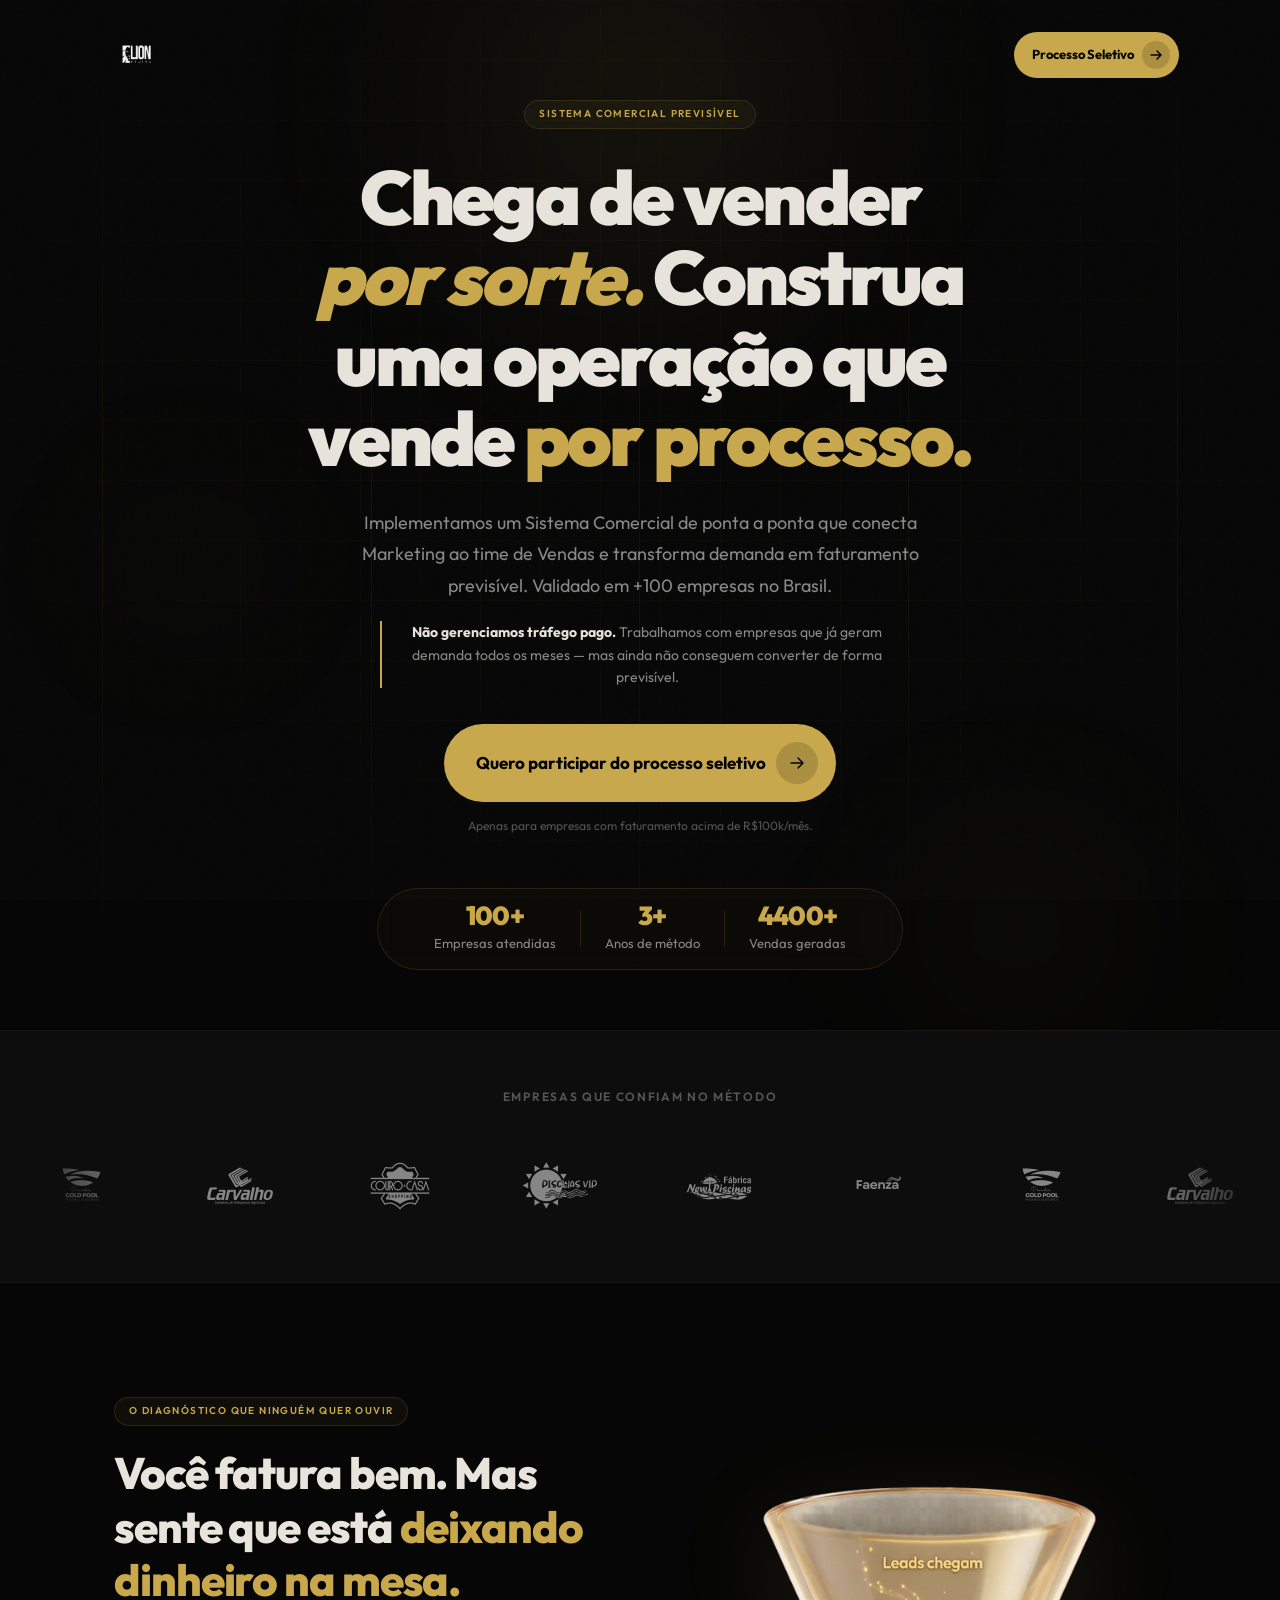
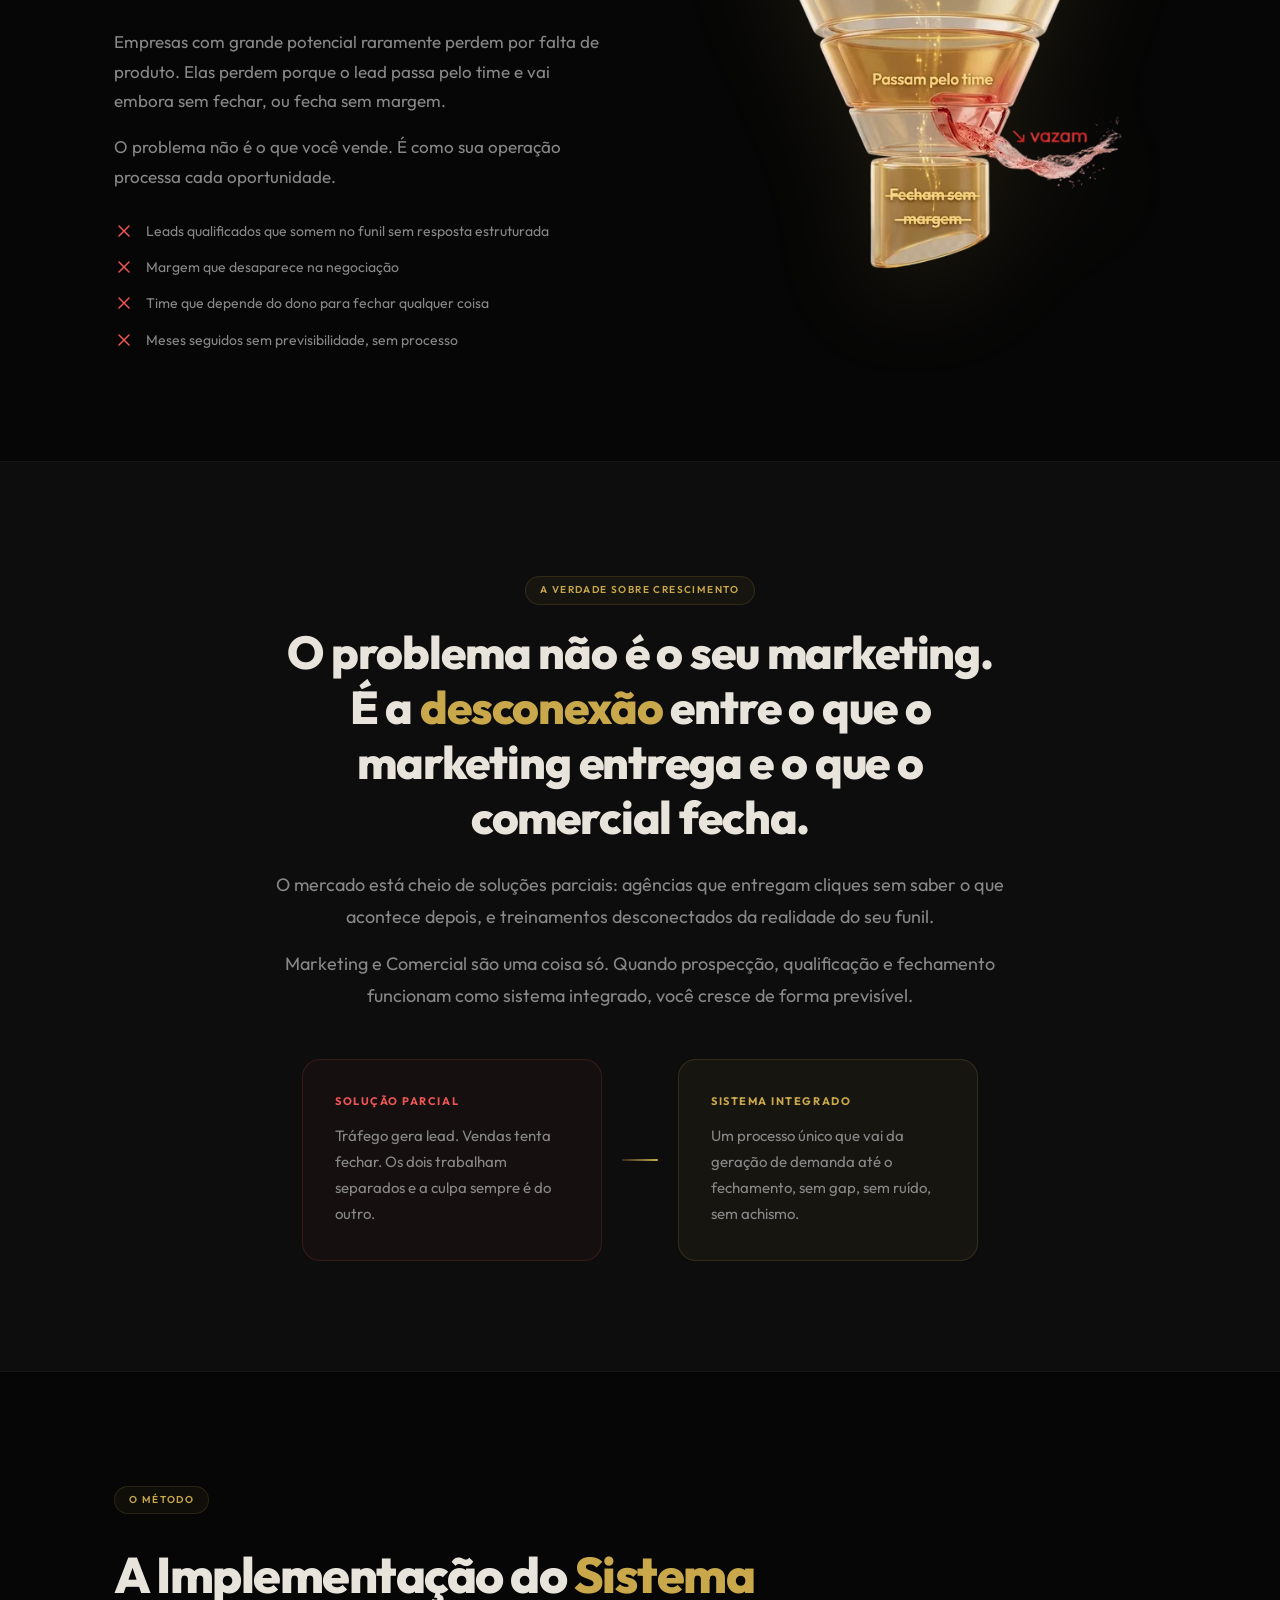
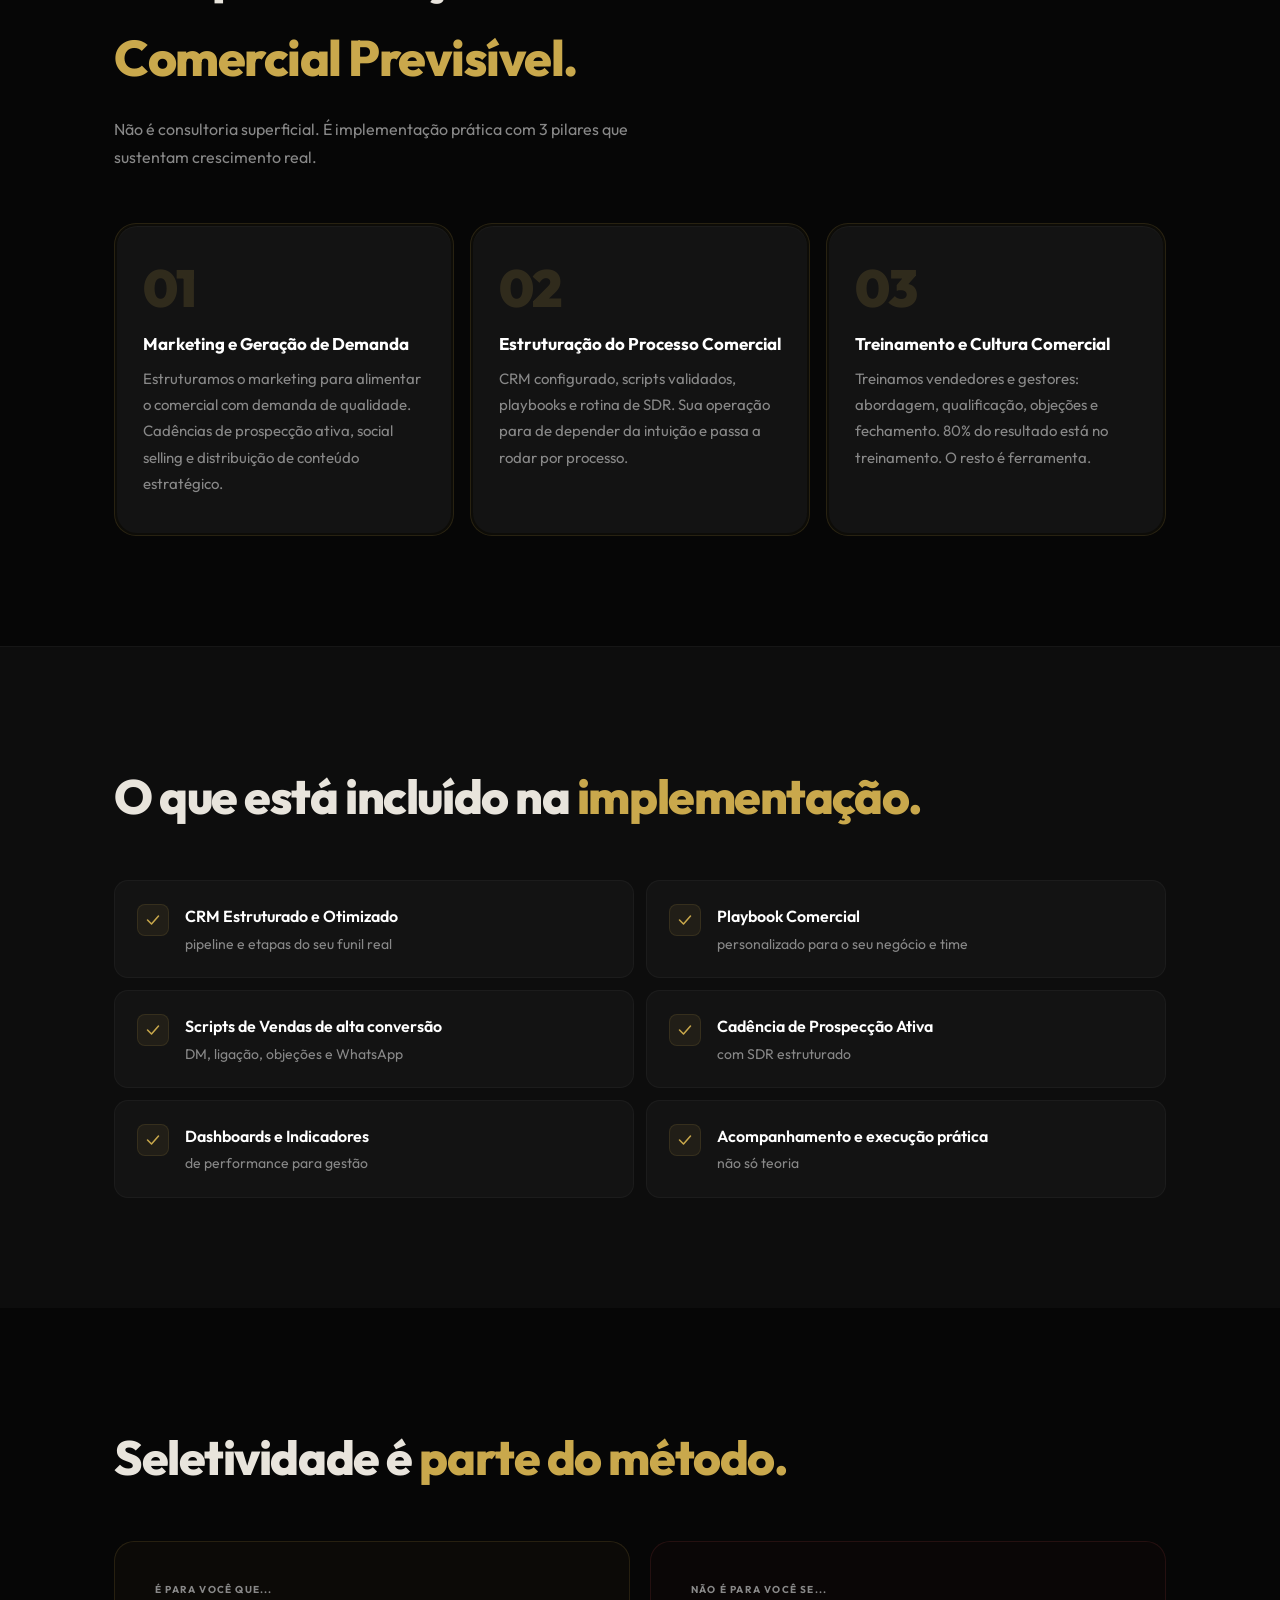
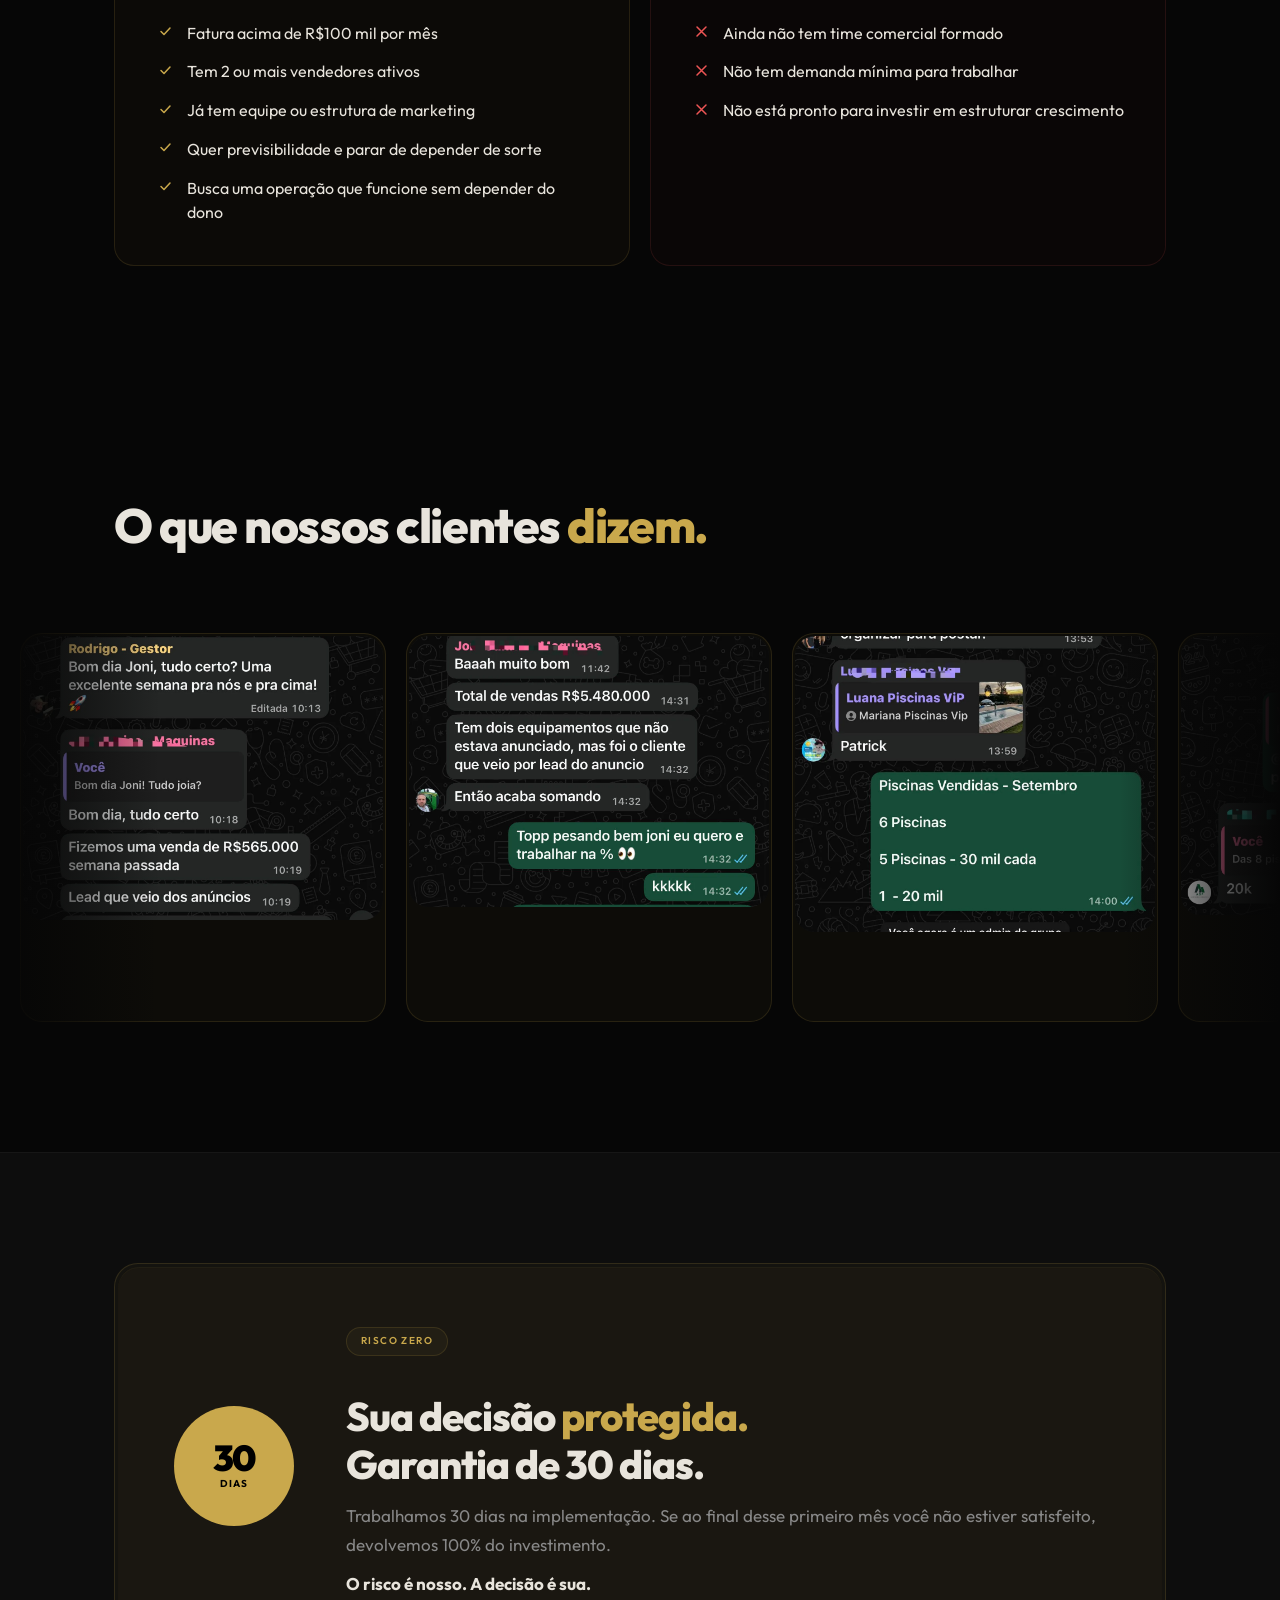
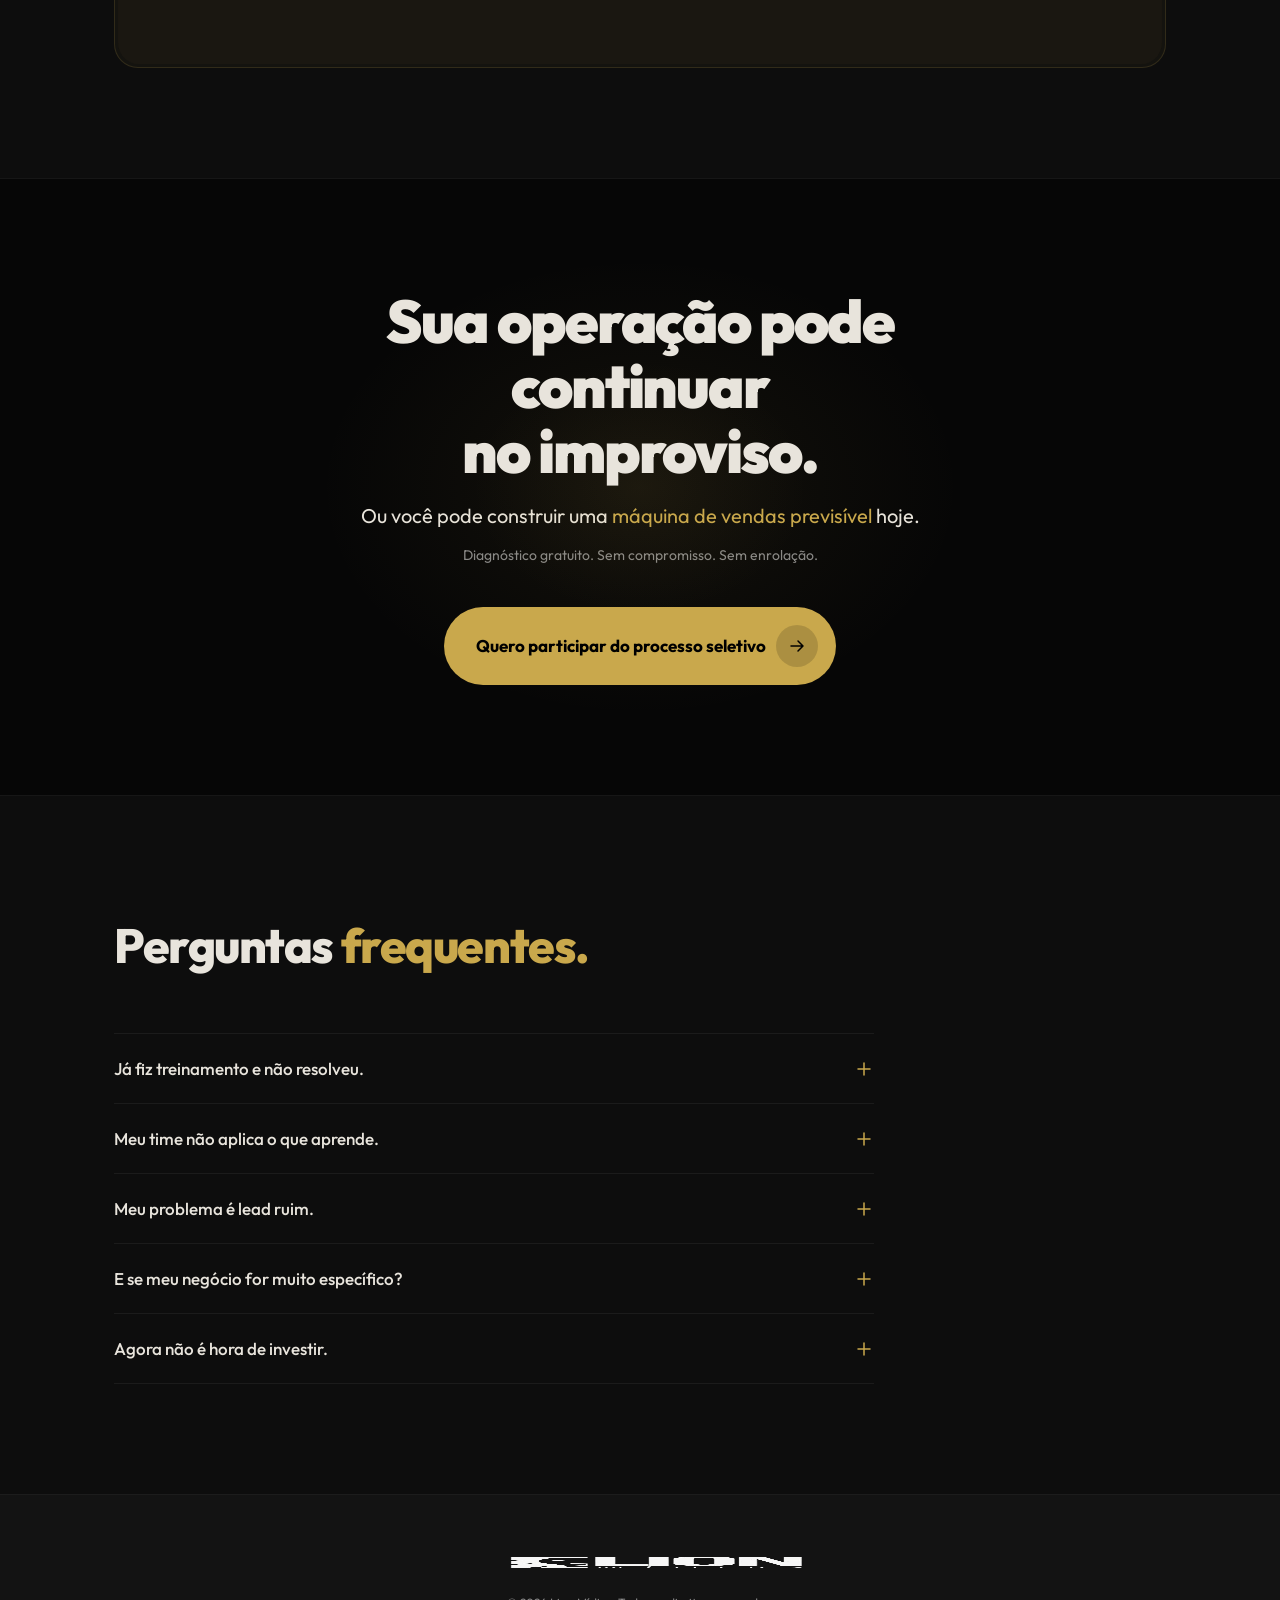
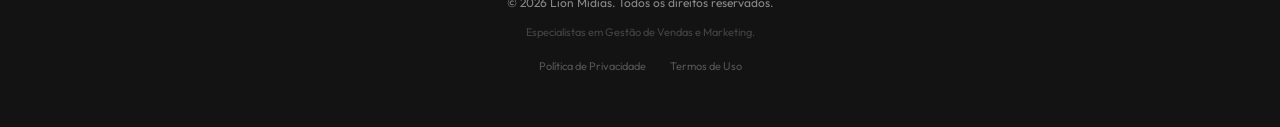
==== commit 11255369: "troca texto dos botões: Diagnóstico Gratuito → Processo Seletivo" ====
--- a/index.html
+++ b/index.html
@@ -48,7 +48,7 @@
         <span class="logo-text" style="display:none">Lion Mídias</span>
       </div>
       <a href="#" class="nav-cta" id="navCtaBtn" onclick="openModal(event)">
-        <span class="nav-cta-text">Diagnóstico Gratuito</span>
+        <span class="nav-cta-text">Processo Seletivo</span>
         <span class="nav-cta-icon">
           <svg width="14" height="14" viewBox="0 0 14 14" fill="none">
             <path d="M2 7h10M8 3l4 4-4 4" stroke="currentColor" stroke-width="1.5" stroke-linecap="round" stroke-linejoin="round"/>
@@ -430,7 +430,7 @@
         <p class="cta-or">Ou você pode construir uma <span class="gold">máquina de vendas previsível</span> hoje.</p>
         <p class="cta-sub">Diagnóstico gratuito. Sem compromisso. Sem enrolação.</p>
         <a href="#" class="btn-primary btn-large" onclick="openModal(event)">
-          <span>Agendar meu Diagnóstico Gratuito</span>
+          <span>Quero participar do processo seletivo</span>
           <span class="btn-arrow">
             <svg width="18" height="18" viewBox="0 0 18 18" fill="none">
               <path d="M3 9h12M10 4l5 5-5 5" stroke="currentColor" stroke-width="1.5" stroke-linecap="round" stroke-linejoin="round"/>
@@ -744,8 +744,8 @@
   </div>
 
   <!-- BOTÃO FLUTUANTE FIXO -->
-  <a href="#" class="sticky-cta" id="stickyCta" onclick="openModal(event)" aria-label="Agendar Diagnóstico Gratuito">
-    <span class="sticky-cta-text">Diagnóstico Gratuito</span>
+  <a href="#" class="sticky-cta" id="stickyCta" onclick="openModal(event)" aria-label="Processo Seletivo">
+    <span class="sticky-cta-text">Processo Seletivo</span>
     <span class="sticky-cta-icon">
       <svg width="16" height="16" viewBox="0 0 16 16" fill="none">
         <path d="M2.5 8h11M9 3.5l4.5 4.5L9 12.5" stroke="currentColor" stroke-width="1.5" stroke-linecap="round" stroke-linejoin="round"/>
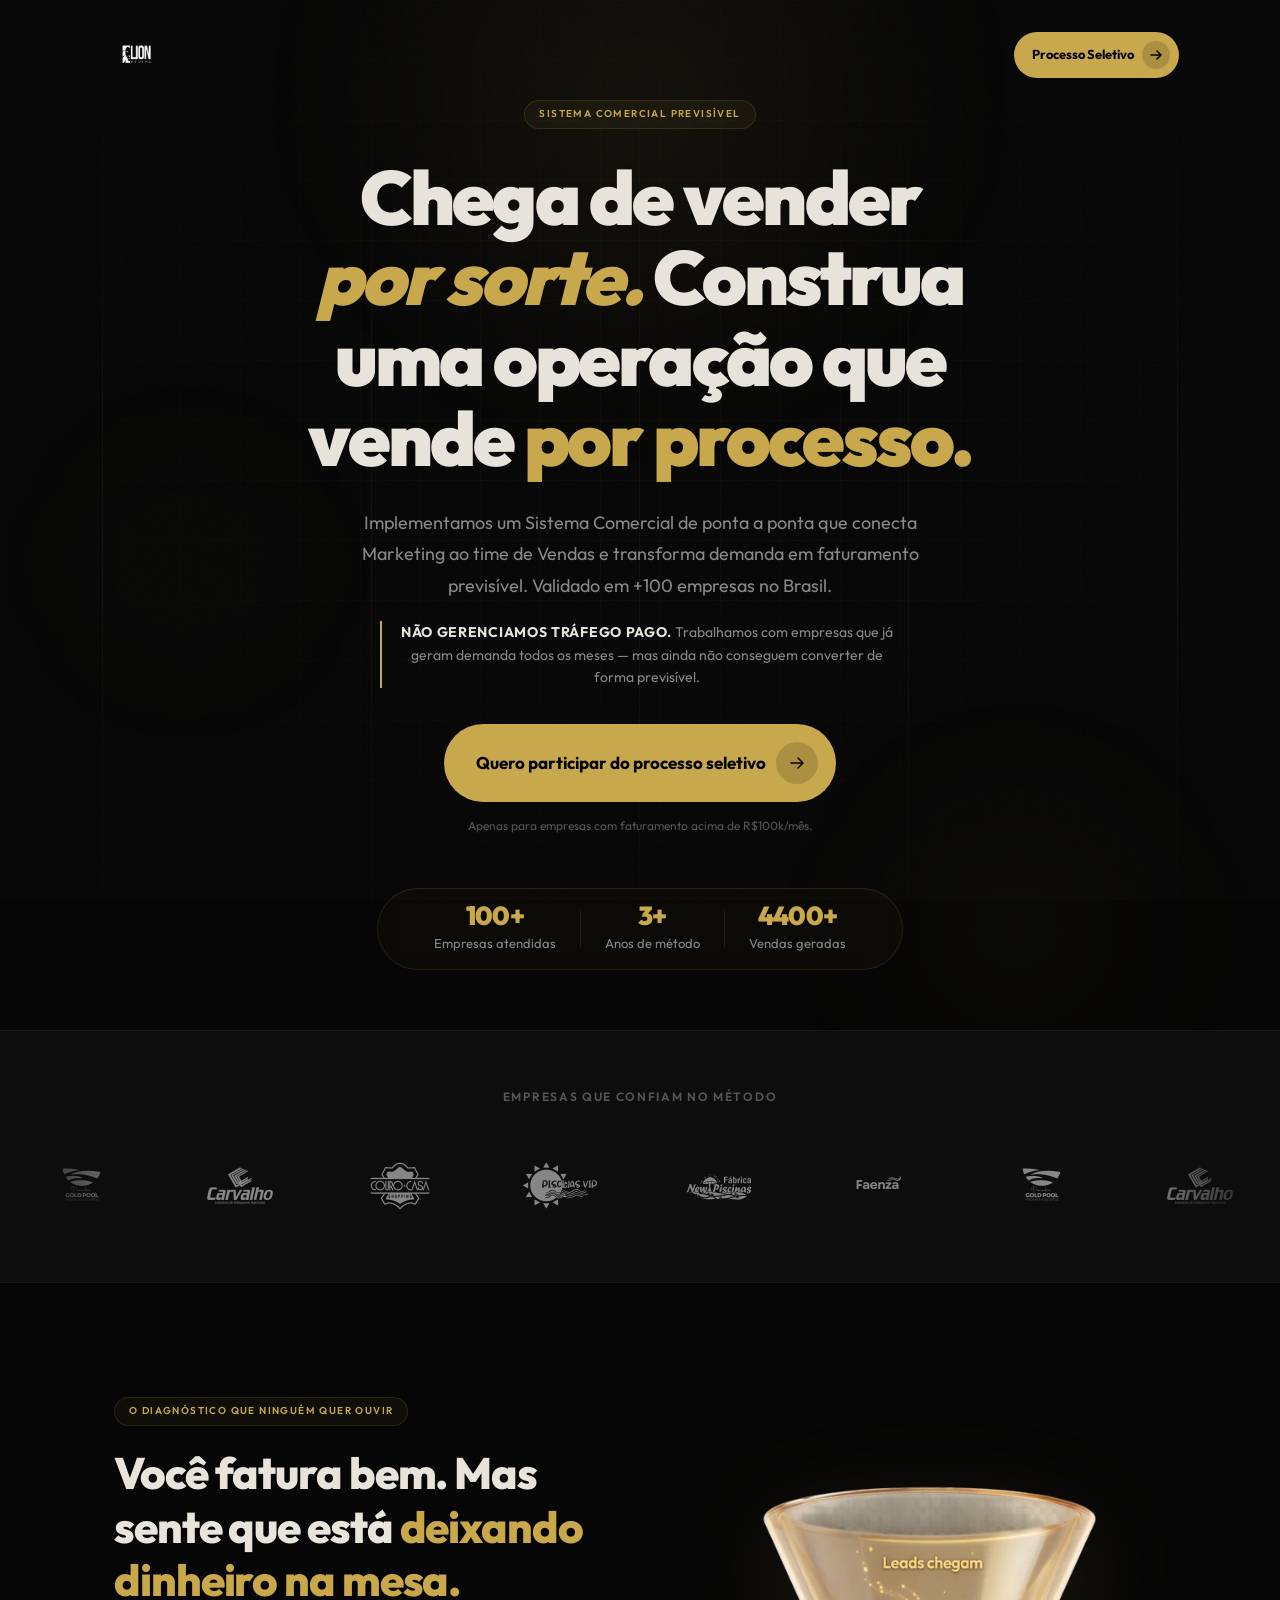
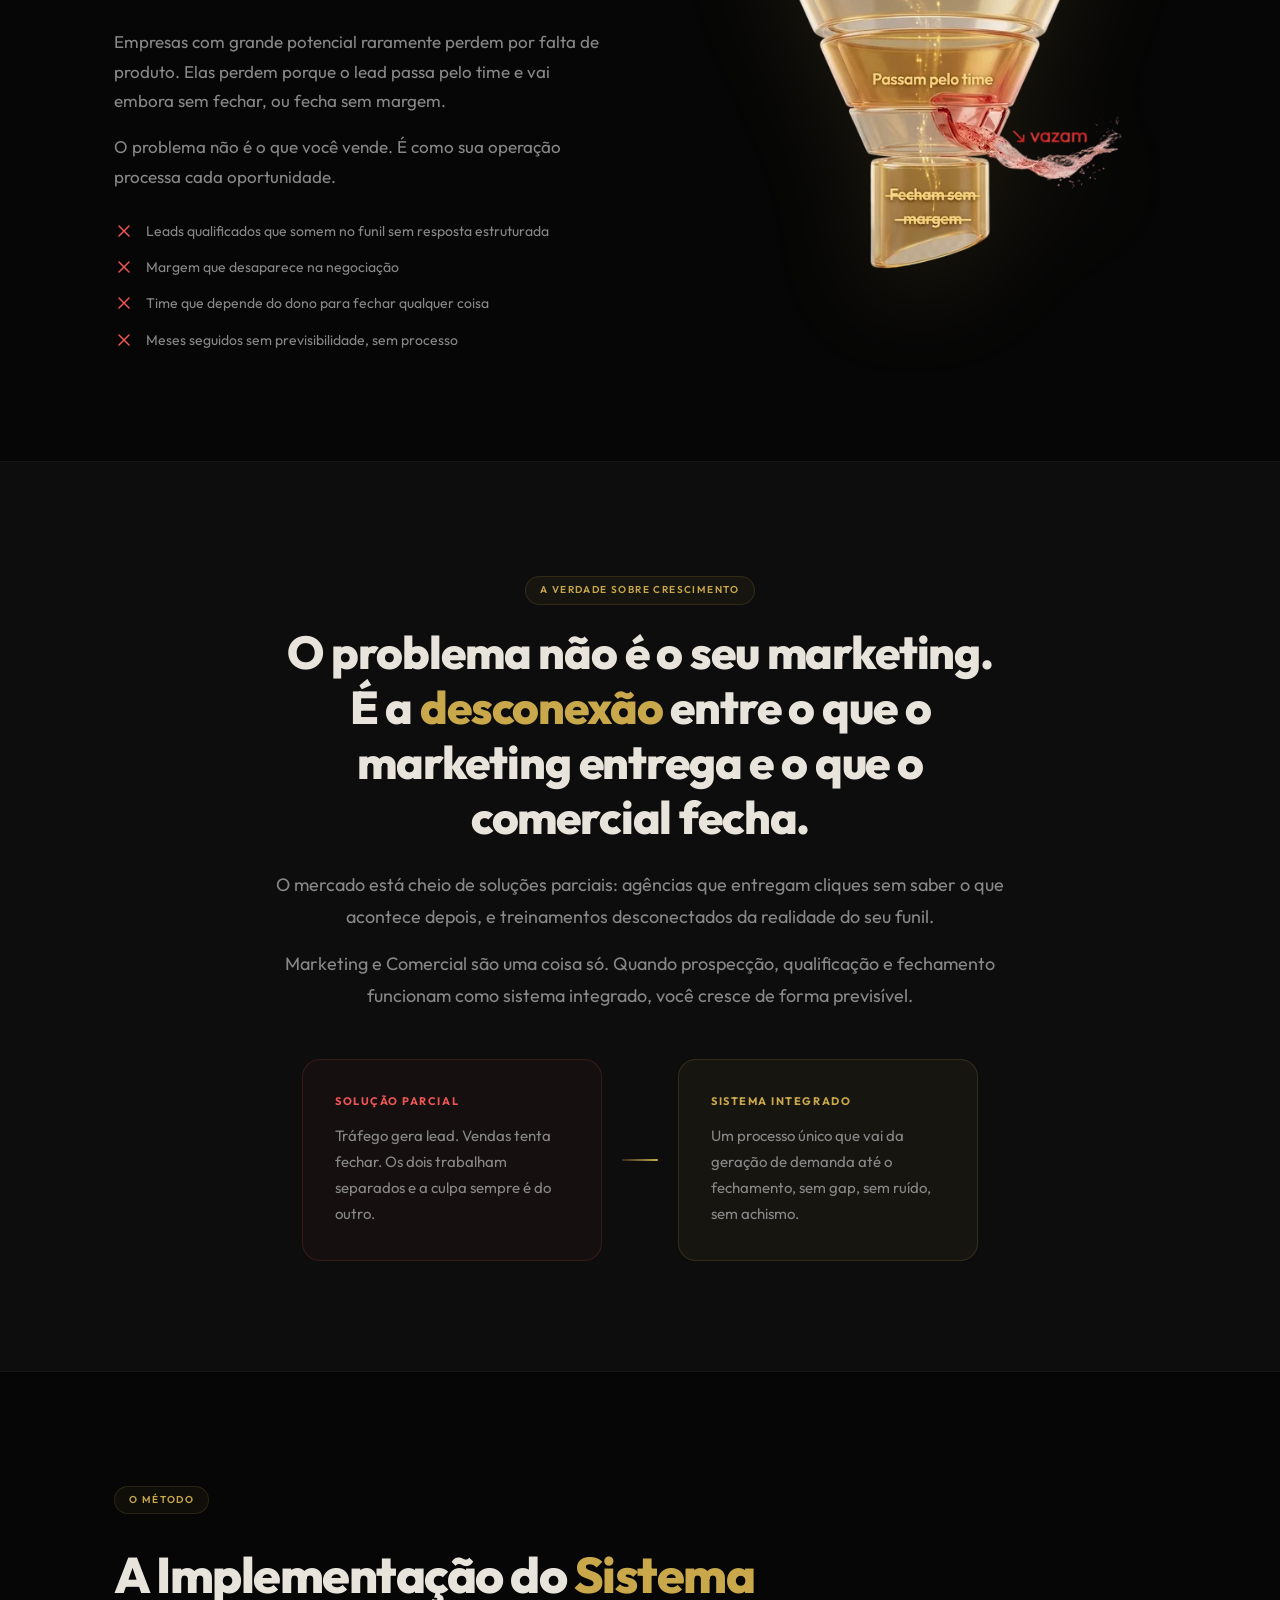
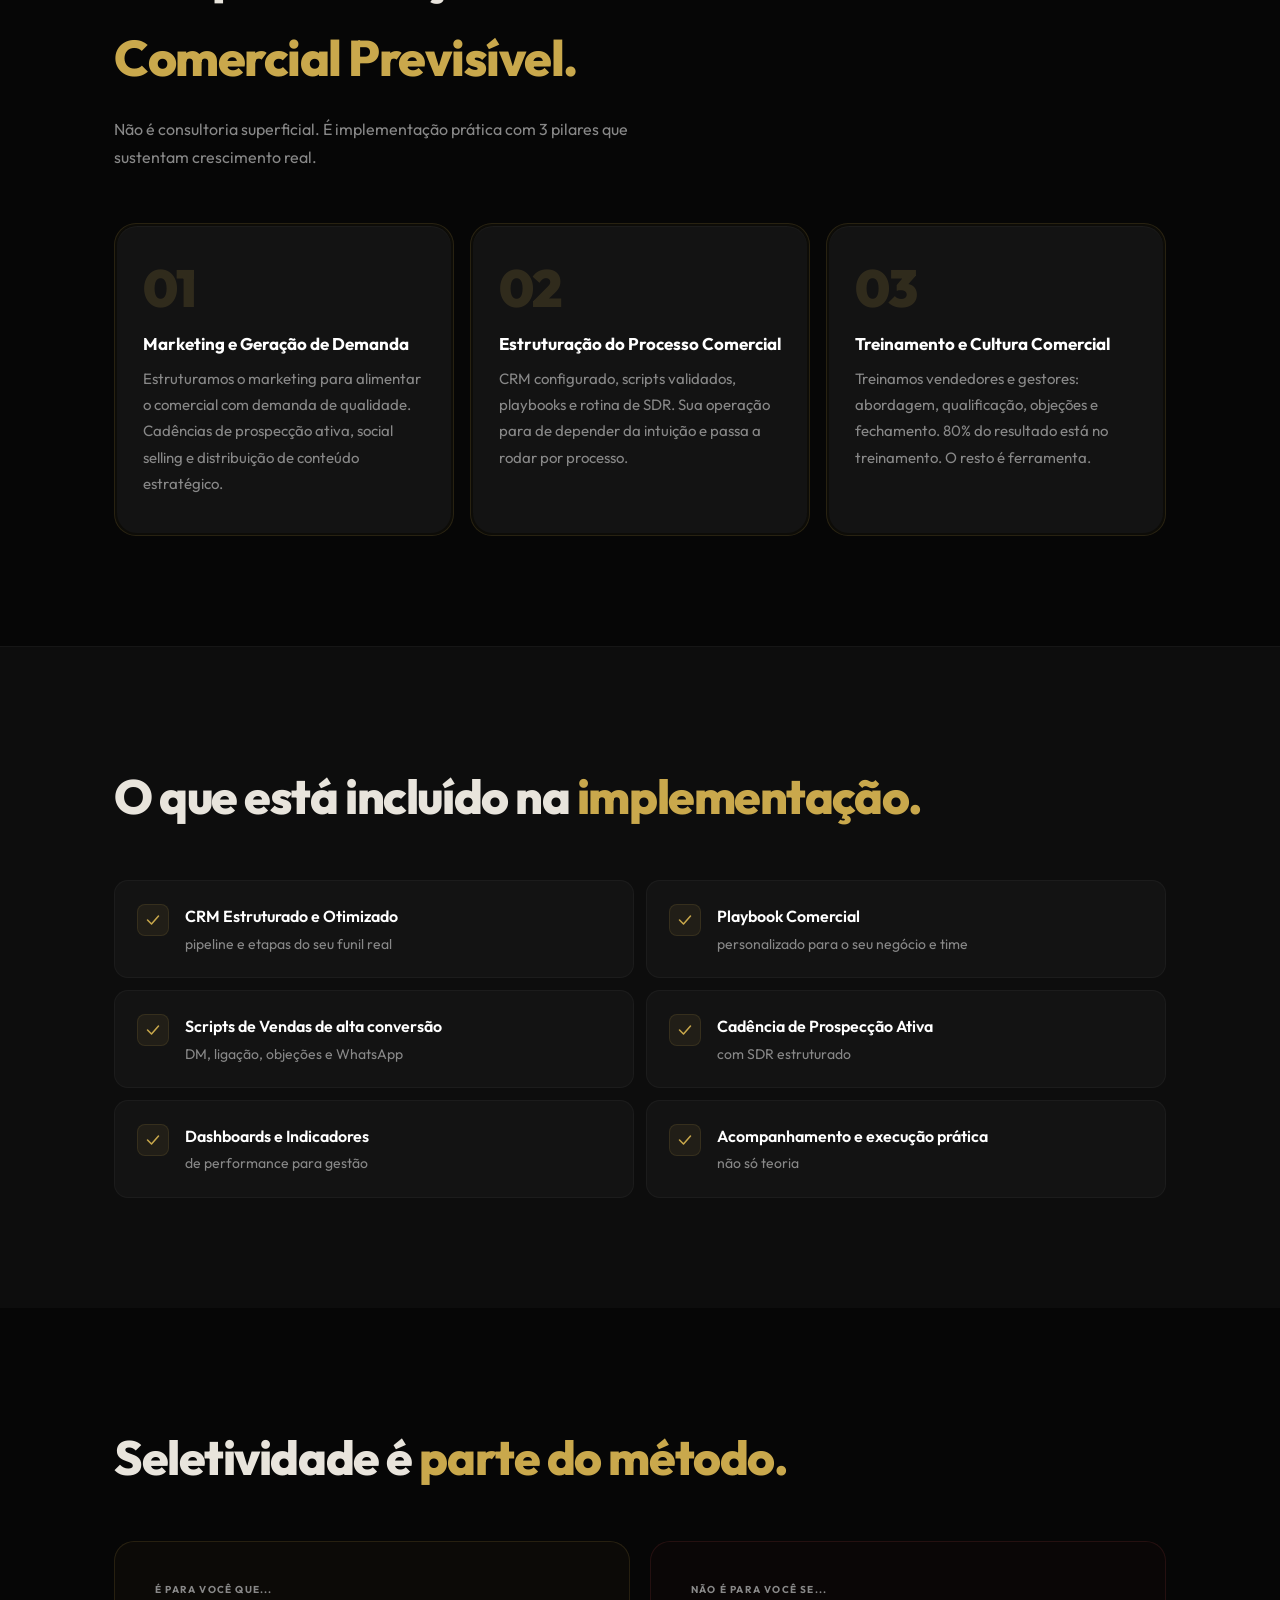
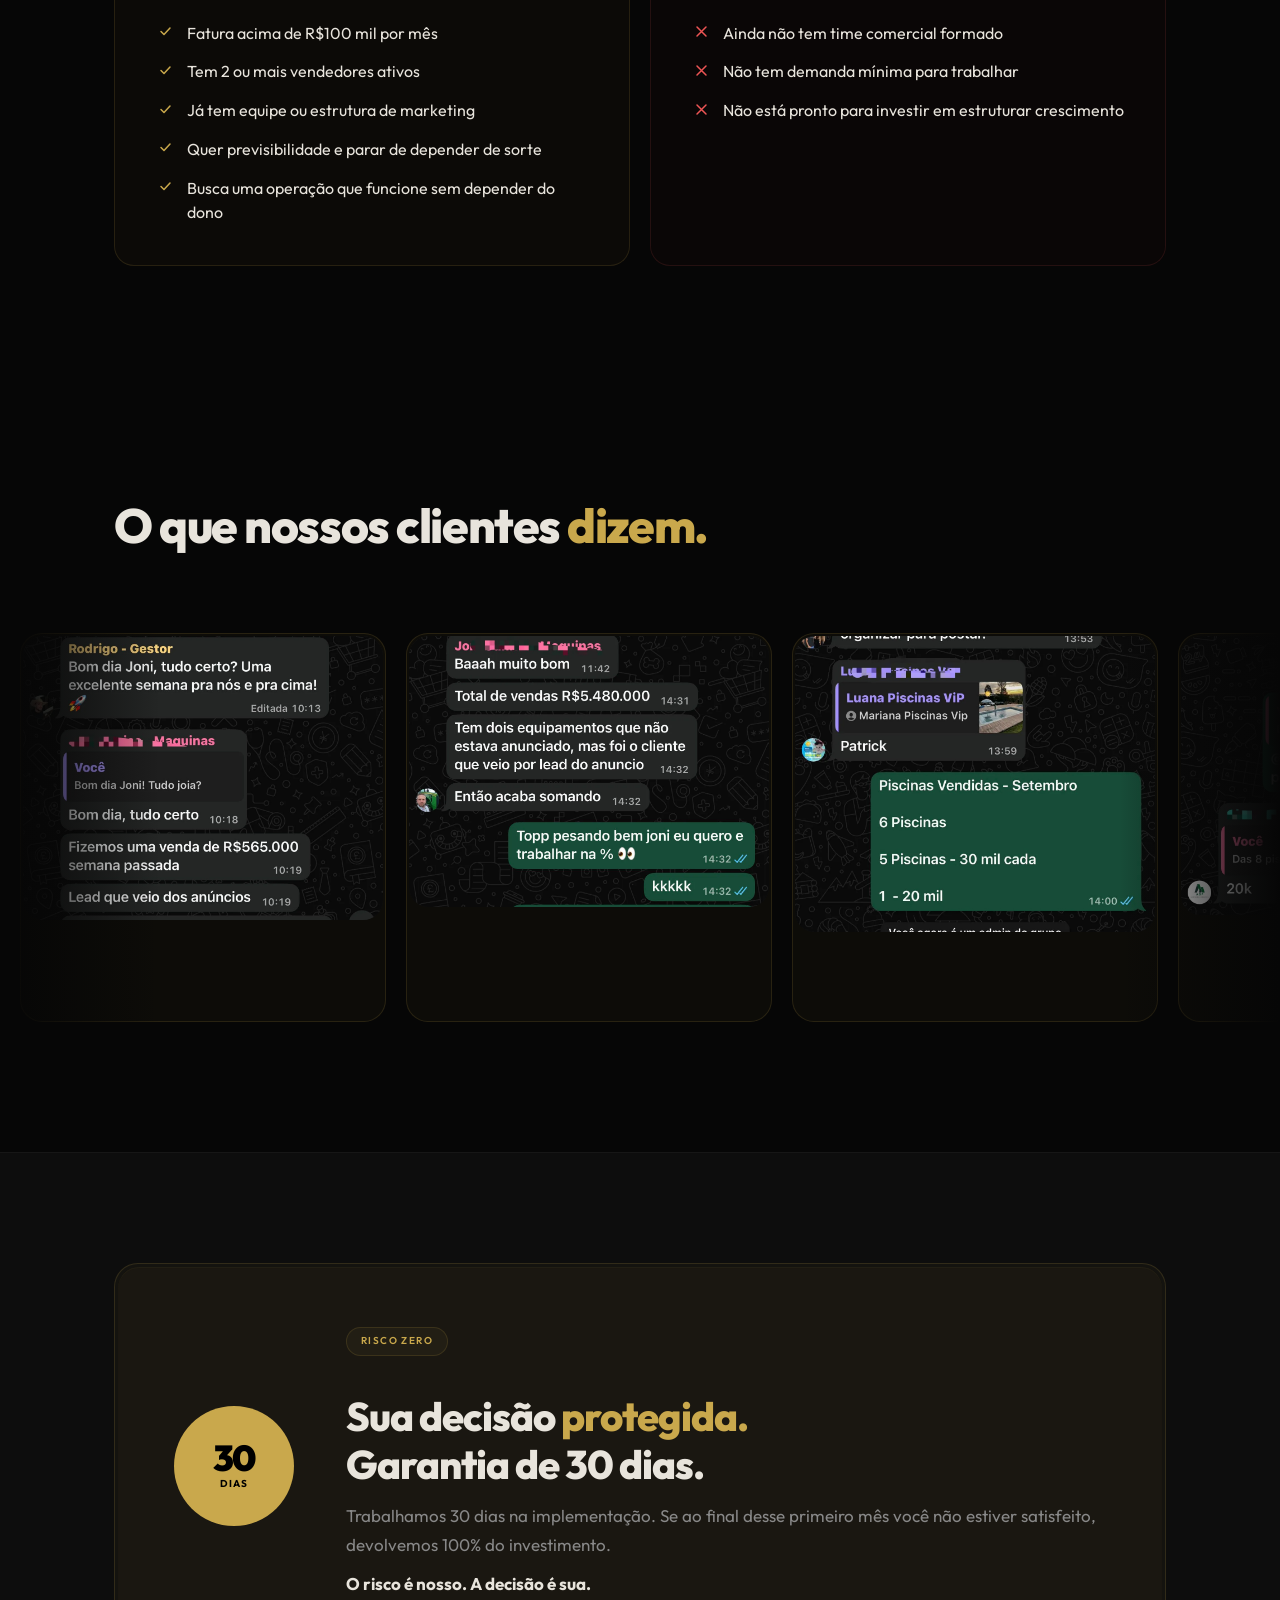
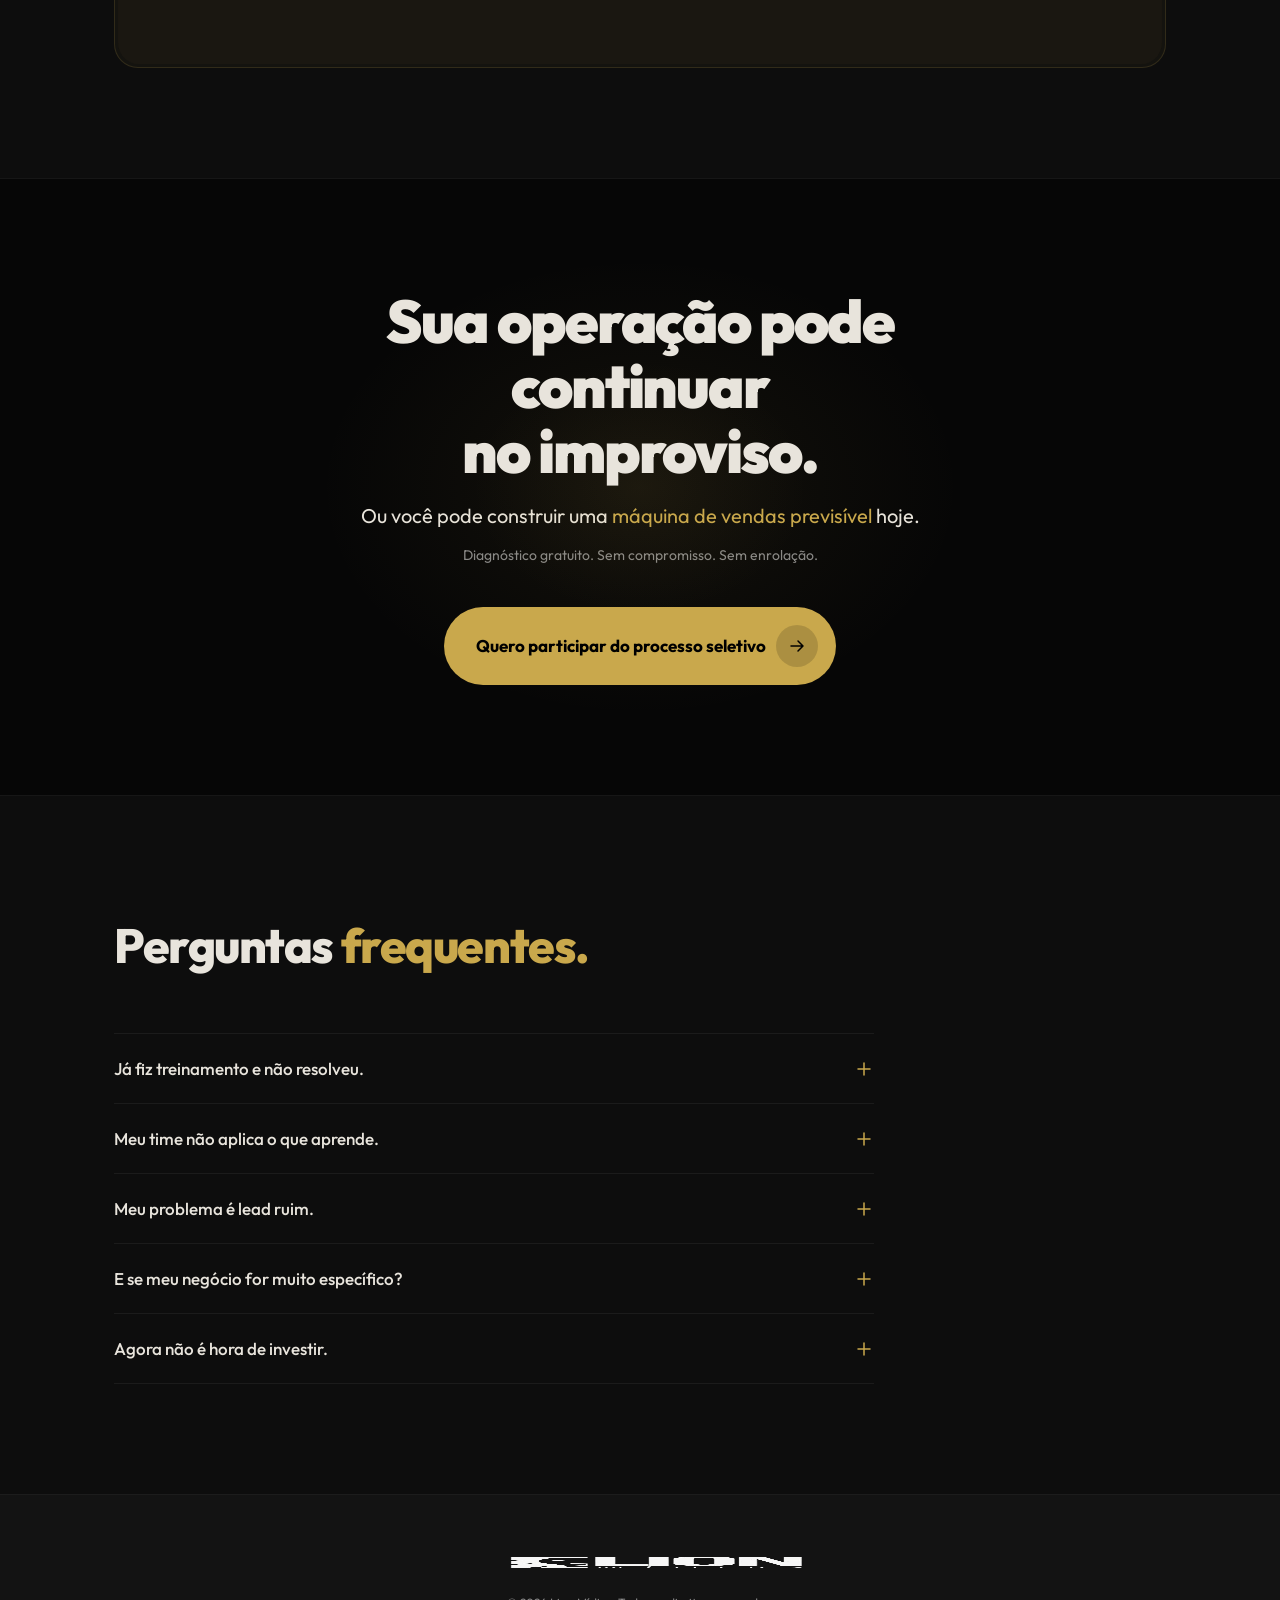
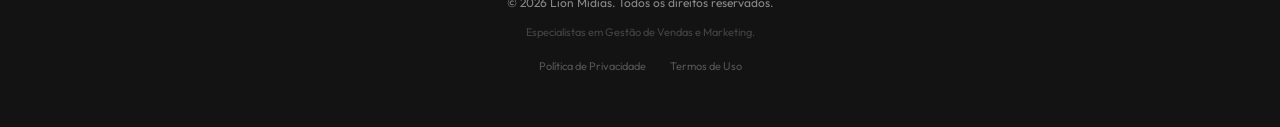
==== commit 67004d19: "coloca aviso hero em caixa alta" ====
--- a/index.html
+++ b/index.html
@@ -87,7 +87,7 @@
         </p>
 
         <p class="hero-aviso">
-          <strong>Não gerenciamos tráfego pago.</strong> Trabalhamos com empresas que já geram demanda todos os meses — mas ainda não conseguem converter de forma previsível.
+          <strong style="text-transform:uppercase;letter-spacing:.05em;">Não gerenciamos tráfego pago.</strong> Trabalhamos com empresas que já geram demanda todos os meses — mas ainda não conseguem converter de forma previsível.
         </p>
 
         <div class="hero-cta-group">
